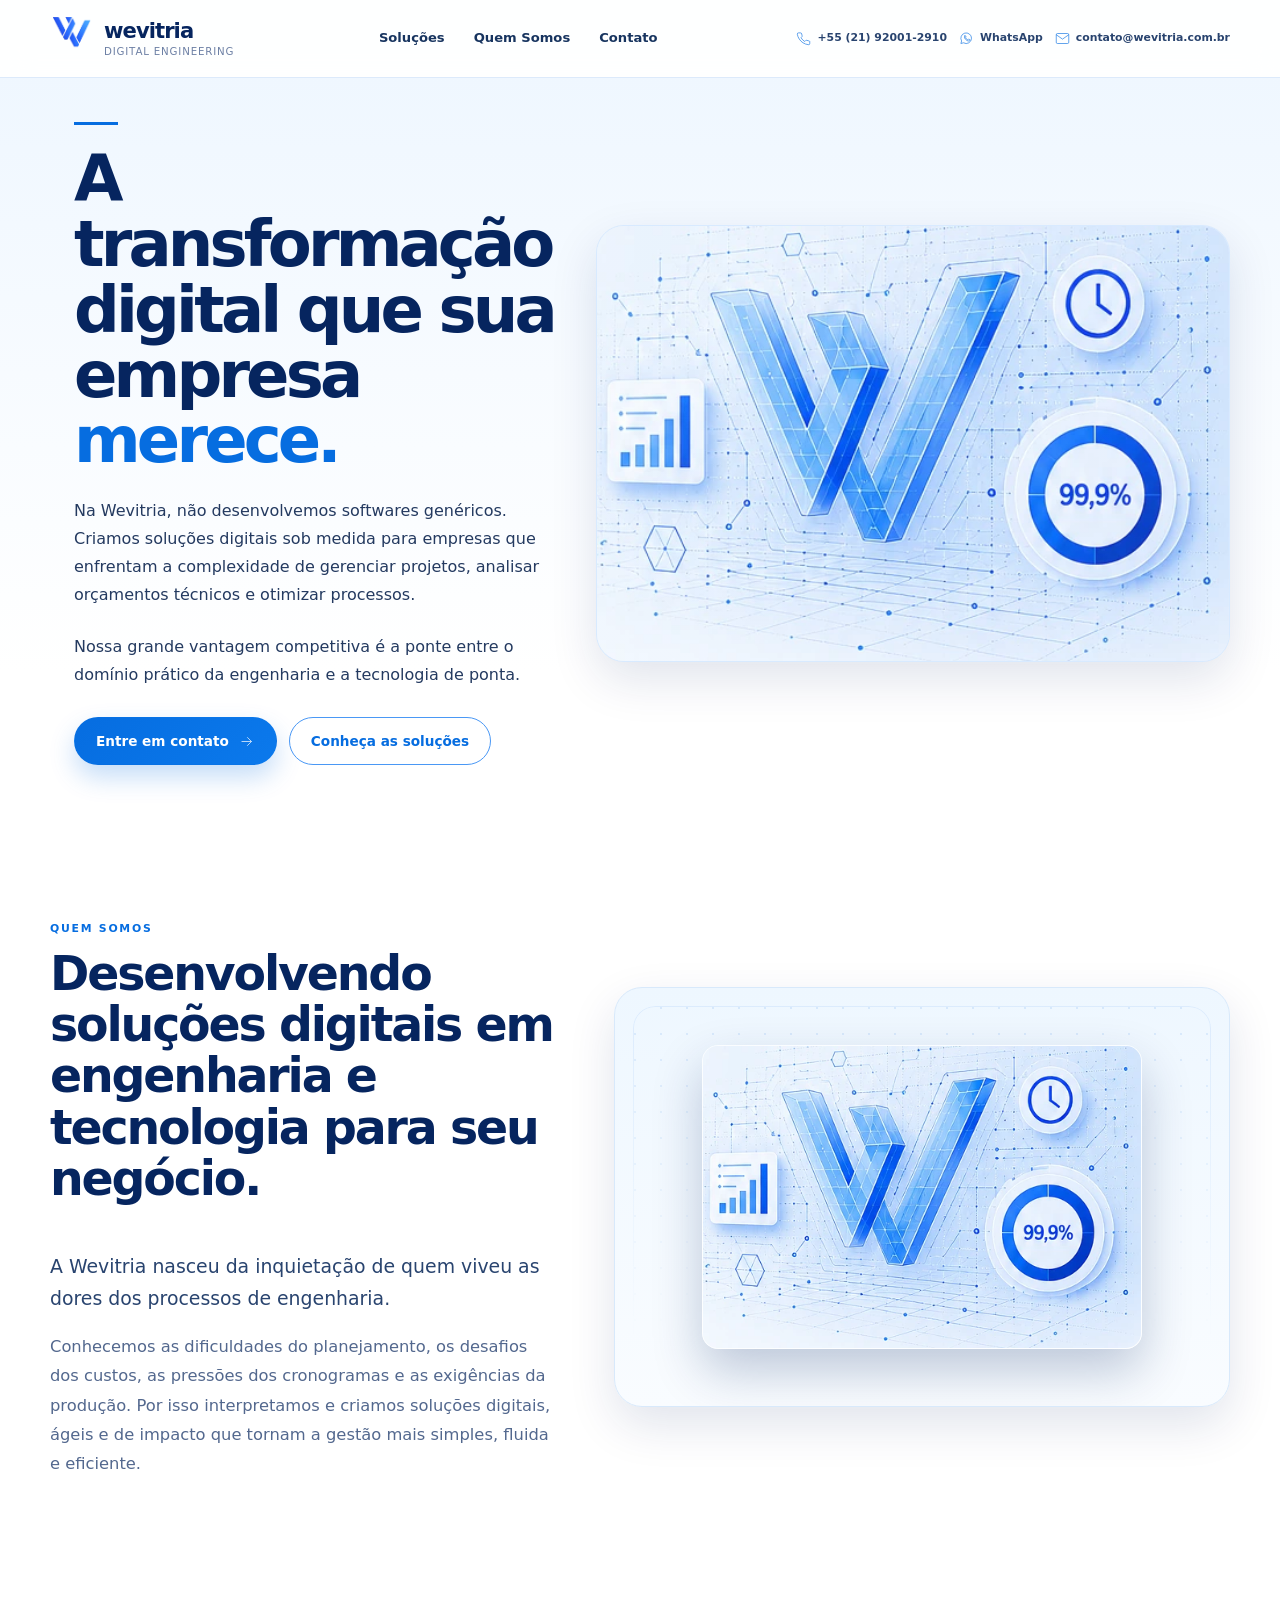
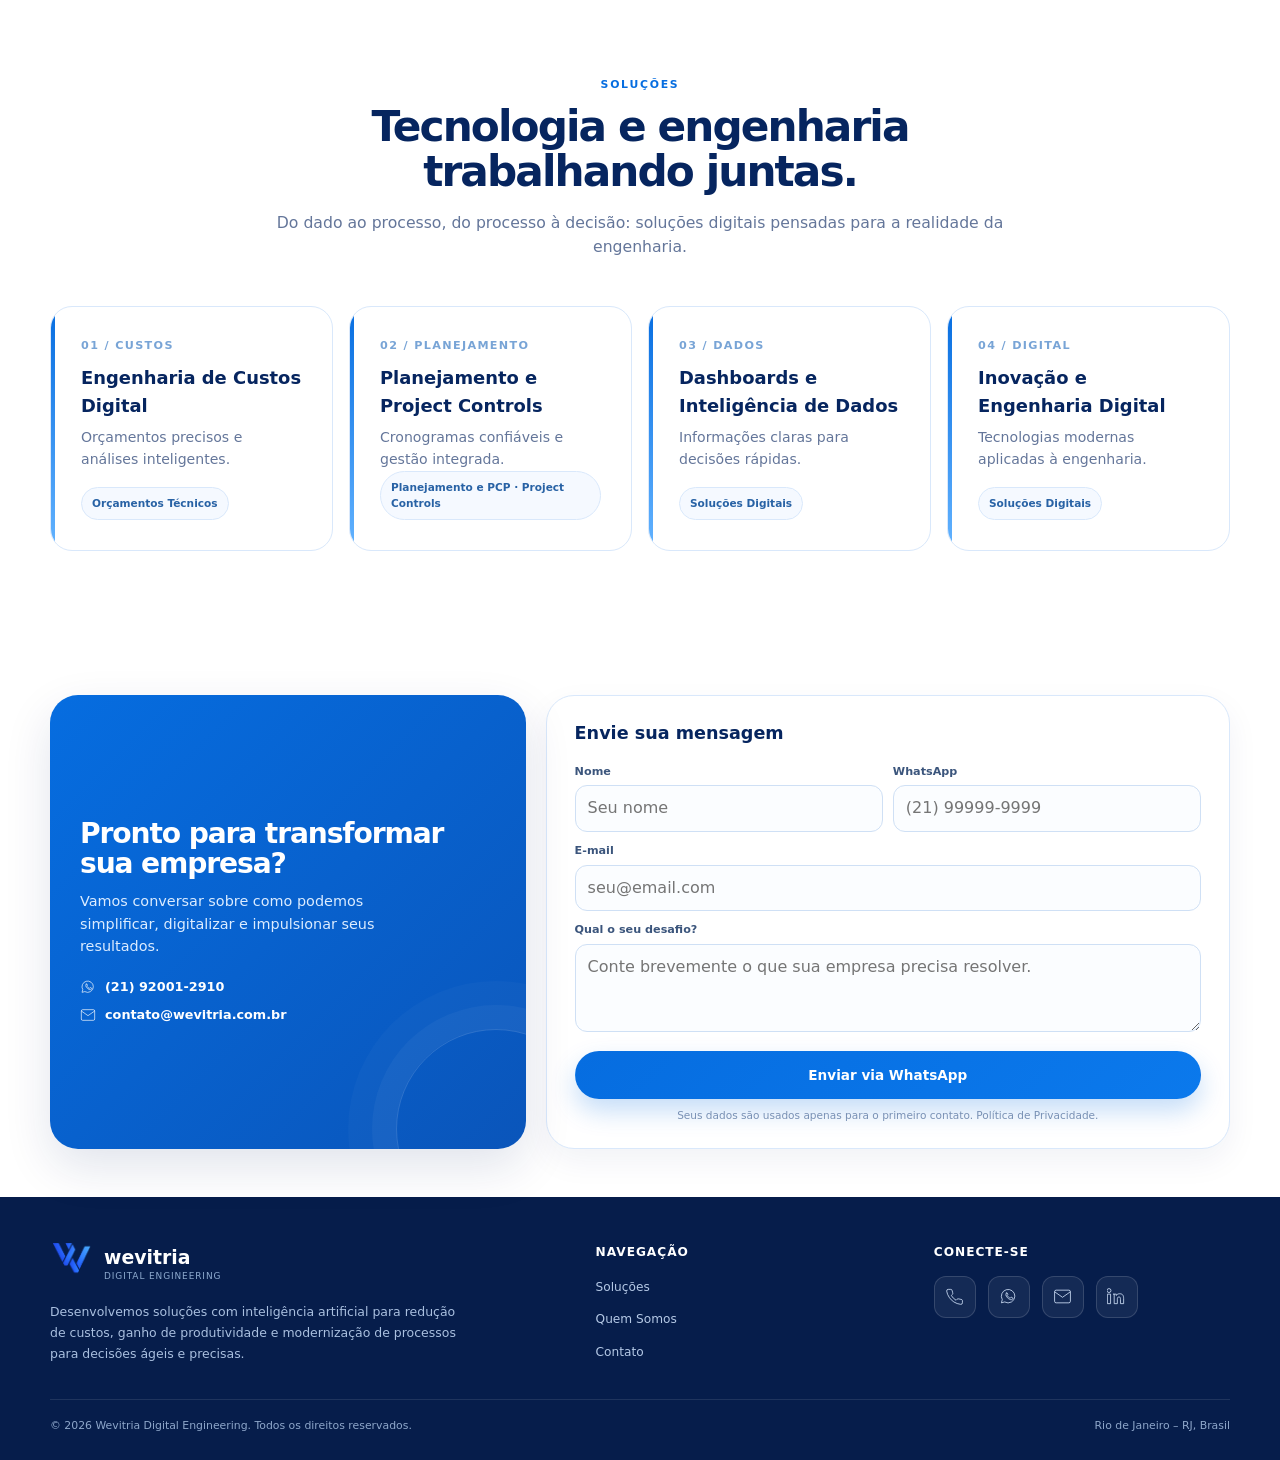
==== index.html @ afd5431d "Corrige caminhos de CSS, JS, imagens e favicons conforme a estrutura atual do repositório" ====
<!doctype html>
<html lang="pt-BR">
<head>
  <meta charset="UTF-8">
  <meta name="viewport" content="width=device-width, initial-scale=1.0">
  <meta name="theme-color" content="#066DE0">
  <meta name="description" content="Wevitria — soluções digitais para engenharia, dados e inteligência artificial aplicados ao negócio.">
  <meta property="og:title" content="Wevitria | Digital Engineering">
  <meta property="og:description" content="Engenharia, pessoas e tecnologia caminhando juntas.">
  <meta property="og:type" content="website">
  <title>wevitria | Digital Engineering</title>
  <link rel="stylesheet" href="assets/css/style.css">
  <link rel="canonical" href="https://wevitria.com.br/">
  <meta name="robots" content="index, follow">

  <link rel="icon" href="assets/images/favicon.ico" sizes="any">
  <link rel="icon" type="image/png" sizes="32x32" href="assets/images/favicon-32.png">
  <link rel="apple-touch-icon" href="assets/images/apple-touch-icon.png">

  <meta property="og:locale" content="pt_BR">
  <meta property="og:url" content="https://wevitria.com.br/">
  <meta property="og:image" content="https://wevitria.com.br/assets/images/hero.webp">
  <meta property="og:image:alt" content="Wevitria — Digital Engineering">
  <meta property="og:image:type" content="image/webp">
  <meta property="og:image:width" content="545">
  <meta property="og:image:height" content="375">

  <meta name="twitter:card" content="summary_large_image">
  <meta name="twitter:title" content="Wevitria | Digital Engineering">
  <meta name="twitter:description" content="Soluções digitais de engenharia e tecnologia para seu negócio.">
  <meta name="twitter:image" content="https://wevitria.com.br/assets/images/hero.webp">

  <script type="application/ld+json">
  {
    "@context": "https://schema.org",
    "@type": "Organization",
    "name": "Wevitria",
    "url": "https://wevitria.com.br/",
    "logo": "https://wevitria.com.br/assets/images/logo.webp",
    "email": "contato@wevitria.com.br",
    "telephone": "+55-21-92001-2910",
    "sameAs": ["https://www.linkedin.com/company/wevitria/"],
    "contactPoint": [{
      "@type": "ContactPoint",
      "telephone": "+55-21-92001-2910",
      "contactType": "customer service",
      "email": "contato@wevitria.com.br",
      "availableLanguage": ["pt-BR"]
    }]
  }
  </script>
</head>
<body>
  <a class="skip" href="#conteudo">Pular para o conteúdo</a>

  <header class="site-header" id="main-header">
    <div class="container header-inner">
      <a class="brand" href="#topo" aria-label="wevitria — início">
        <img src="assets/images/logo.webp" alt="Logo Wevitria" width="647" height="764" decoding="async">
        <span class="brand-copy"><strong>wevitria</strong><span>Digital Engineering</span></span>
      </a>

      <nav class="main-nav" id="main-nav" aria-label="Navegação principal">
        <ul>
          <li><a href="#solucoes">Soluções</a></li>
          <li><a href="#quem-somos">Quem Somos</a></li>
          <li><a href="#contato">Contato</a></li>
        </ul>
      </nav>

      <div class="header-contact" aria-label="Contatos">
        <a href="tel:+5521920012910" title="Telefone">
          <svg viewBox="0 0 24 24" fill="none" stroke="currentColor" aria-hidden="true" focusable="false"><path d="M22 16.92v3a2 2 0 0 1-2.18 2 19.8 19.8 0 0 1-8.63-3.07 19.5 19.5 0 0 1-6-6A19.8 19.8 0 0 1 2.12 5.2 2 2 0 0 1 4.11 3h3a2 2 0 0 1 2 1.72c.12.9.33 1.78.62 2.63a2 2 0 0 1-.45 2.11L8 10.73a16 16 0 0 0 6 6l1.27-1.27a2 2 0 0 1 2.11-.45c.85.29 1.73.5 2.63.62A2 2 0 0 1 22 16.92z"/></svg>
          +55 (21) 92001-2910
        </a>
        <a href="https://api.whatsapp.com/send?phone=5521920012910&text=Ol%C3%A1%2C%20gostaria%20de%20mais%20informa%C3%A7%C3%B5es" target="_blank" rel="noopener noreferrer" title="WhatsApp">
          <svg viewBox="0 0 24 24" fill="none" stroke="currentColor" aria-hidden="true" focusable="false"><path d="M20 11.5a8.5 8.5 0 0 1-12.8 7.37L3 20l1.18-4.07A8.5 8.5 0 1 1 20 11.5Z"/><path d="M8.7 7.8c.2-.45.42-.46.78-.46h.5c.18 0 .4.08.5.38l.65 1.55c.1.23.06.42-.08.6l-.45.55c-.12.15-.2.3-.08.52.2.38.7 1.13 1.45 1.82.87.8 1.6 1.05 1.95 1.2.22.1.35.08.48-.08l.7-.83c.14-.17.32-.2.55-.1l1.47.7c.24.12.4.18.46.3.06.12.06.67-.16 1.13-.22.46-1.04.88-1.44.94-.37.06-.85.09-1.38-.08-.32-.1-.73-.24-1.25-.48-2.2-.95-3.64-3.1-3.75-3.25-.1-.14-.9-1.2-.9-2.3 0-1.1.56-1.64.8-1.89Z"/></svg>
          WhatsApp
        </a>
        <a href="mailto:contato@wevitria.com.br" title="E-mail">
          <svg viewBox="0 0 24 24" fill="none" stroke="currentColor" aria-hidden="true" focusable="false"><path d="M4 4h16a2 2 0 0 1 2 2v12a2 2 0 0 1-2 2H4a2 2 0 0 1-2-2V6a2 2 0 0 1 2-2Z"/><path d="m22 6-10 7L2 6"/></svg>
          contato@wevitria.com.br
        </a>
      </div>

      <button class="menu-toggle" id="menu-toggle" type="button" aria-label="Abrir menu" aria-expanded="false" aria-controls="main-nav">
        <svg width="20" height="20" viewBox="0 0 24 24" fill="none" stroke="currentColor" stroke-width="2" aria-hidden="true" focusable="false"><path d="M4 6h16M4 12h16M4 18h16"/></svg>
      </button>
    </div>
  </header>

  <main id="conteudo">
    <section class="hero" id="topo">
      <div class="container hero-grid">
        <div class="hero-copy reveal">
          <h1>A transformação digital que sua empresa <span class="accent">merece.</span></h1>
          <p class="hero-lead">Na Wevitria, não desenvolvemos softwares genéricos. Criamos soluções digitais sob medida para empresas que enfrentam a complexidade de gerenciar projetos, analisar orçamentos técnicos e otimizar processos.</p>
          <p class="hero-lead">Nossa grande vantagem competitiva é a ponte entre o domínio prático da engenharia e a tecnologia de ponta.</p>
          <div class="hero-actions">
            <a class="btn btn-primary" href="#contato">Entre em contato
              <svg viewBox="0 0 24 24" fill="none" stroke="currentColor" aria-hidden="true" focusable="false"><path d="M5 12h14M13 6l6 6-6 6"/></svg>
            </a>
            <a class="btn btn-outline" href="#solucoes">Conheça as soluções</a>
          </div>
        </div>
        <div class="hero-visual reveal" aria-label="Visual tecnológico Wevitria">
          <img src="assets/images/hero.webp" alt="Visual tecnológico da Wevitria com a marca, dados e indicador 99,9%" loading="eager" width="1024" height="1024">
        </div>
      </div>
    </section>

    <section class="section" id="quem-somos">
      <div class="container about-grid">
        <div class="about-copy reveal">
          <div class="section-heading">
            <span class="eyebrow">Quem somos</span>
            <h2>Desenvolvendo soluções digitais em engenharia e tecnologia para seu negócio.</h2>
          </div>
          <p class="lead">A Wevitria nasceu da inquietação de quem viveu as dores dos processos de engenharia.</p>
          <p>Conhecemos as dificuldades do planejamento, os desafios dos custos, as pressões dos cronogramas e as exigências da produção. Por isso interpretamos e criamos soluções digitais, ágeis e de impacto que tornam a gestão mais simples, fluida e eficiente.</p>
        </div>

        <div class="about-visual reveal" aria-label="Wevitria aplicando engenharia e inteligência artificial">
          <div class="about-photo">
            <img src="assets/images/hero.webp" alt="Visual tecnológico da Wevitria" width="1024" height="1024" loading="lazy" decoding="async">
          </div>
        </div>
      </div>
    </section>

    <section class="section" id="solucoes">
      <div class="container">
        <div class="section-heading center reveal">
          <span class="eyebrow">Soluções</span>
          <h2>Tecnologia e engenharia trabalhando juntas.</h2>
          <p>Do dado ao processo, do processo à decisão: soluções digitais pensadas para a realidade da engenharia.</p>
        </div>
        <div class="solution-grid solution-grid-integrated">
          <article class="solution-card reveal">
            <span class="number">01 / CUSTOS</span>
            <h3>Engenharia de Custos Digital</h3>
            <p>Orçamentos precisos e análises inteligentes.</p>
            <span class="solution-service">Orçamentos Técnicos</span>
          </article>
          <article class="solution-card reveal">
            <span class="number">02 / PLANEJAMENTO</span>
            <h3>Planejamento e Project Controls</h3>
            <p>Cronogramas confiáveis e gestão integrada.</p>
            <span class="solution-service">Planejamento e PCP · Project Controls</span>
          </article>
          <article class="solution-card reveal">
            <span class="number">03 / DADOS</span>
            <h3>Dashboards e Inteligência de Dados</h3>
            <p>Informações claras para decisões rápidas.</p>
            <span class="solution-service">Soluções Digitais</span>
          </article>
          <article class="solution-card reveal">
            <span class="number">04 / DIGITAL</span>
            <h3>Inovação e Engenharia Digital</h3>
            <p>Tecnologias modernas aplicadas à engenharia.</p>
            <span class="solution-service">Soluções Digitais</span>
          </article>
        </div>
      </div>
    </section>

    <section class="section contact-section" id="contato">
      <div class="container contact-shell">
        <div class="contact-panel reveal">
          <h2>Pronto para transformar sua empresa?</h2>
          <p>Vamos conversar sobre como podemos simplificar, digitalizar e impulsionar seus resultados.</p>
          <div class="contact-links">
            <a href="https://api.whatsapp.com/send?phone=5521920012910&text=Ol%C3%A1%2C%20gostaria%20de%20mais%20informa%C3%A7%C3%B5es" target="_blank" rel="noopener noreferrer">
              <svg viewBox="0 0 24 24" fill="none" stroke="currentColor" aria-hidden="true" focusable="false"><path d="M20 11.5a8.5 8.5 0 0 1-12.8 7.37L3 20l1.18-4.07A8.5 8.5 0 1 1 20 11.5Z"/><path d="M8.7 7.8c.2-.45.42-.46.78-.46h.5c.18 0 .4.08.5.38l.65 1.55c.1.23.06.42-.08.6l-.45.55c-.12.15-.2.3-.08.52.2.38.7 1.13 1.45 1.82.87.8 1.6 1.05 1.95 1.2.22.1.35.08.48-.08l.7-.83c.14-.17.32-.2.55-.1l1.47.7c.24.12.4.18.46.3.06.12.06.67-.16 1.13-.22.46-1.04.88-1.44.94-.37.06-.85.09-1.38-.08-.32-.1-.73-.24-1.25-.48-2.2-.95-3.64-3.1-3.75-3.25-.1-.14-.9-1.2-.9-2.3 0-1.1.56-1.64.8-1.89Z"/></svg>
              (21) 92001-2910
            </a>
            <a href="mailto:contato@wevitria.com.br">
              <svg viewBox="0 0 24 24" fill="none" stroke="currentColor" aria-hidden="true" focusable="false"><path d="M4 4h16a2 2 0 0 1 2 2v12a2 2 0 0 1-2 2H4a2 2 0 0 1-2-2V6a2 2 0 0 1 2-2Z"/><path d="m22 6-10 7L2 6"/></svg>
              contato@wevitria.com.br
            </a>
          </div>
        </div>

        <div class="form-panel reveal">
          <h3>Envie sua mensagem</h3>
          <form id="lead-form">
            <div class="form-grid">
              <div class="field"><label for="nome">Nome</label><input id="nome" name="nome" type="text" placeholder="Seu nome" autocomplete="name" required></div>
              <div class="field"><label for="whatsapp">WhatsApp</label><input id="whatsapp" name="whatsapp" type="tel" placeholder="(21) 99999-9999" autocomplete="tel" required></div>
              <div class="field full"><label for="email">E-mail</label><input id="email" name="email" type="email" placeholder="seu@email.com" autocomplete="email" required></div>
              <div class="field full"><label for="desafio">Qual o seu desafio?</label><textarea id="desafio" name="desafio" placeholder="Conte brevemente o que sua empresa precisa resolver." required></textarea></div>
            </div>
            <button class="btn btn-primary form-submit" type="submit">Enviar via WhatsApp</button>
            <p class="form-note">Seus dados são usados apenas para o primeiro contato. <a href="privacidade.html">Política de Privacidade</a>.</p>
            <noscript><p class="form-fallback">O envio automático depende do JavaScript. <a href="https://api.whatsapp.com/send?phone=5521920012910&text=Ol%C3%A1%2C%20gostaria%20de%20mais%20informa%C3%A7%C3%B5es" target="_blank" rel="noopener noreferrer">Abrir WhatsApp</a></p></noscript>
          </form>
        </div>
      </div>
    </section>
  </main>

  <footer class="site-footer">
    <div class="container">
      <div class="footer-grid">
        <div>
          <a class="footer-brand" href="#topo">
            <img src="assets/images/logo.webp" alt="Logo Wevitria" width="647" height="764" decoding="async">
            <span class="footer-brand-copy"><strong>wevitria</strong><small>Digital Engineering</small></span>
          </a>
          <p class="footer-copy">Desenvolvemos soluções com inteligência artificial para redução de custos, ganho de produtividade e modernização de processos para decisões ágeis e precisas.</p>
        </div>
        <div class="footer-col">
          <h4>Navegação</h4>
          <ul>
            <li><a href="#solucoes">Soluções</a></li>
            <li><a href="#quem-somos">Quem Somos</a></li>
            <li><a href="#contato">Contato</a></li>
          </ul>
        </div>
        <div class="footer-col footer-contact-icons">
          <h4>Conecte-se</h4>
          <div class="footer-icons">
            <a href="tel:+5521920012910" aria-label="Telefone" title="Telefone"><svg viewBox="0 0 24 24" fill="none" stroke="currentColor" aria-hidden="true" focusable="false"><path d="M22 16.92v3a2 2 0 0 1-2.18 2 19.8 19.8 0 0 1-8.63-3.07 19.5 19.5 0 0 1-6-6A19.8 19.8 0 0 1 2.12 5.2 2 2 0 0 1 4.11 3h3a2 2 0 0 1 2 1.72c.12.9.33 1.78.62 2.63a2 2 0 0 1-.45 2.11L8 10.73a16 16 0 0 0 6 6l1.27-1.27a2 2 0 0 1 2.11-.45c.85.29 1.73.5 2.63.62A2 2 0 0 1 22 16.92z"/></svg></a>
            <a href="https://api.whatsapp.com/send?phone=5521920012910&text=Ol%C3%A1%2C%20gostaria%20de%20mais%20informa%C3%A7%C3%B5es" target="_blank" rel="noopener noreferrer" aria-label="WhatsApp" title="WhatsApp"><svg viewBox="0 0 24 24" fill="none" stroke="currentColor" aria-hidden="true" focusable="false"><path d="M20 11.5a8.5 8.5 0 0 1-12.8 7.37L3 20l1.18-4.07A8.5 8.5 0 1 1 20 11.5Z"/><path d="M8.7 7.8c.2-.45.42-.46.78-.46h.5c.18 0 .4.08.5.38l.65 1.55c.1.23.06.42-.08.6l-.45.55c-.12.15-.2.3-.08.52.2.38.7 1.13 1.45 1.82.87.8 1.6 1.05 1.95 1.2.22.1.35.08.48-.08l.7-.83c.14-.17.32-.2.55-.1l1.47.7c.24.12.4.18.46.3.06.12.06.67-.16 1.13-.22.46-1.04.88-1.44.94-.37.06-.85.09-1.38-.08-.32-.1-.73-.24-1.25-.48-2.2-.95-3.64-3.1-3.75-3.25-.1-.14-.9-1.2-.9-2.3 0-1.1.56-1.64.8-1.89Z"/></svg></a>
            <a href="mailto:contato@wevitria.com.br" aria-label="E-mail" title="E-mail"><svg viewBox="0 0 24 24" fill="none" stroke="currentColor" aria-hidden="true" focusable="false"><path d="M4 4h16a2 2 0 0 1 2 2v12a2 2 0 0 1-2 2H4a2 2 0 0 1-2-2V6a2 2 0 0 1 2-2Z"/><path d="m22 6-10 7L2 6"/></svg></a>
            <a href="https://www.linkedin.com/company/wevitria/?viewAsMember=true" target="_blank" rel="noopener noreferrer" aria-label="LinkedIn" title="LinkedIn"><svg viewBox="0 0 24 24" fill="none" stroke="currentColor" aria-hidden="true" focusable="false"><path d="M5 4.5A2.5 2.5 0 1 1 0 4.5a2.5 2.5 0 0 1 5 0ZM.5 9h4V21h-4zM8 9h3.8v1.64h.05C12.38 9.7 13.75 8.5 16 8.5c4.2 0 5 2.75 5 6.32V21h-4v-5.48c0-1.31-.03-3-1.82-3-1.82 0-2.1 1.42-2.1 2.9V21H9.08V9Z"/></svg></a>
          </div>
        </div>
      </div>
      <div class="footer-bottom"><span>© 2026 Wevitria Digital Engineering. Todos os direitos reservados.</span><span>Rio de Janeiro – RJ, Brasil</span></div>
    </div>
  </footer>

  <script src="assets/js/app.js" defer></script>
</body>
</html>
---- assets/css/style.css ----
/* ============================================================
   Wevitria — style.css
   Paleta, reset, componentes reutilizáveis, seções.
   ============================================================ */

:root {
  --navy:    #06255f;
  --navy-2:  #0b347b;
  --blue:    #066de0;
  --blue-2:  #147ff0;
  --cyan:    #63b3ff;
  --ink:     #10285b;
  --muted:   #64769a;
  --line:    #d9e8fb;
  --soft:    #f5f9ff;
  --white:   #fff;
  --green:   #25d366;
  --shadow:  0 18px 48px rgba(6,37,95,.12);
  --radius:  24px;
  --max:     1180px;
}

/* ── Reset ─────────────────────────────────────────────────── */
*, *::before, *::after { box-sizing: border-box; margin: 0; padding: 0; }
html { scroll-behavior: smooth; scroll-padding-top: 88px; }
body {
  font-family: Inter, ui-sans-serif, system-ui, -apple-system,
               BlinkMacSystemFont, "Segoe UI", Arial, sans-serif;
  color: var(--ink);
  background: #fff;
  line-height: 1.55;
  overflow-x: hidden;
}
a { color: inherit; text-decoration: none; }
button, input, textarea { font: inherit; }
button { cursor: pointer; }

/* ── Layout helpers ─────────────────────────────────────────── */
.container { width: min(var(--max), calc(100% - 40px)); margin-inline: auto; }
.skip { position: absolute; left: -9999px; top: 8px; background: #fff; padding: 10px 14px; border-radius: 8px; z-index: 9999; }
.skip:focus { left: 12px; }
.section { padding: 96px 0; }
.section.soft { background: var(--soft); }
.section-heading { max-width: 760px; margin-bottom: 46px; }
.section-heading.center { text-align: center; margin-inline: auto; }
.eyebrow { display: inline-block; margin-bottom: 10px; font-size: .68rem; font-weight: 850; letter-spacing: .16em; text-transform: uppercase; color: var(--blue); }
.section-heading h2 { font-size: clamp(2rem,3.3vw,3.1rem); line-height: 1.08; letter-spacing: -.045em; color: var(--navy); }
.section-heading p { margin-top: 16px; color: var(--muted); font-size: .98rem; }

/* ── Header ─────────────────────────────────────────────────── */
.site-header {
  position: fixed; top: 0; left: 0; right: 0; z-index: 1000;
  height: 78px;
  background: rgba(255,255,255,.94);
  backdrop-filter: blur(14px);
  border-bottom: 1px solid rgba(217,232,251,.9);
  transition: box-shadow .25s ease;
}
.site-header.scrolled { box-shadow: 0 10px 30px rgba(6,37,95,.10); }
.header-inner { height: 100%; display: grid; grid-template-columns: auto 1fr auto; align-items: center; gap: 24px; }
.brand { display: flex; align-items: center; gap: 10px; min-width: 190px; }
.brand img { width: 44px; height: 44px; object-fit: contain; }
.brand-copy { display: flex; flex-direction: column; line-height: 1; }
.brand-copy strong { font-size: 1.32rem; letter-spacing: -.045em; color: var(--navy); }
.brand-copy span { margin-top: 5px; font-size: .64rem; letter-spacing: .08em; color: #6d80a5; text-transform: uppercase; }
.main-nav ul { display: flex; justify-content: center; gap: 3px; list-style: none; }
.main-nav a { display: block; padding: 9px 13px; border-radius: 9px; font-size: .82rem; font-weight: 700; color: #17345f; transition: .2s; }
.main-nav a:hover { background: #f2f7ff; color: var(--blue); }
.header-contact { display: flex; align-items: center; gap: 12px; justify-content: flex-end; }
.header-contact a { display: inline-flex; align-items: center; gap: 6px; font-size: .68rem; font-weight: 700; color: #29446f; white-space: nowrap; }
.header-contact a:hover { color: var(--blue); }
.header-contact svg { width: 15px; height: 15px; color: var(--blue); flex: 0 0 auto; }
.menu-toggle { display: none; width: 42px; height: 42px; border: 1px solid var(--line); border-radius: 10px; background: #fff; color: var(--navy); }

/* ── Buttons ─────────────────────────────────────────────────── */
.btn {
  display: inline-flex; align-items: center; justify-content: center;
  gap: 9px; min-height: 48px; padding: 0 21px;
  border-radius: 999px; border: 1px solid transparent;
  font-size: .85rem; font-weight: 800;
  transition: transform .2s, box-shadow .2s, background .2s;
}
.btn svg { width: 17px; height: 17px; }
.btn-primary { color: #fff; background: linear-gradient(135deg,var(--blue),#0b79ec); box-shadow: 0 12px 26px rgba(6,109,224,.23); }
.btn-primary:hover { transform: translateY(-2px); box-shadow: 0 16px 32px rgba(6,109,224,.28); }
.btn-outline { color: var(--blue); background: #fff; border-color: #4a98f5; }
.btn-outline:hover { transform: translateY(-2px); background: #f5faff; }

/* ── Hero ─────────────────────────────────────────────────────── */
.hero { padding: 122px 0 54px; background: linear-gradient(180deg,#edf6ff 0%,#fff 82%); }
.hero-grid { display: grid; grid-template-columns: .9fr 1.1fr; align-items: center; gap: 28px; min-height: 500px; }
.hero-copy { padding-left: 24px; position: relative; z-index: 1; }
.hero-copy::before { content: ""; display: block; width: 44px; height: 3px; background: var(--blue); margin-bottom: 22px; }
.hero h1 { font-size: clamp(3rem,5vw,5.15rem); line-height: 1.02; letter-spacing: -.06em; color: var(--navy); max-width: 590px; }
.hero h1 .accent { color: var(--blue); }
.hero-lead { margin-top: 24px; max-width: 540px; font-size: 1rem; line-height: 1.75; color: #243a60; }
.hero-actions { display: flex; gap: 12px; flex-wrap: wrap; margin-top: 28px; }
.hero-visual { position: relative; min-height: 410px; border-radius: 28px; overflow: hidden; background: #eaf4ff; box-shadow: var(--shadow); border: 1px solid #d8eaff; }
.hero-visual img { width: 100%; height: 100%; min-height: 410px; object-fit: cover; display: block; }
.hero-visual::after { content: ""; position: absolute; inset: 0; background: linear-gradient(90deg,rgba(237,246,255,.12),transparent 40%,rgba(255,255,255,.05)); pointer-events: none; }

/* ── Quem Somos ──────────────────────────────────────────────── */
.about-grid { display: grid; grid-template-columns: .9fr 1.1fr; align-items: center; gap: 60px; }
.about-copy p { margin-top: 18px; color: #53688e; max-width: 560px; }
.about-copy .lead { font-size: 1.05rem; color: #29446f; }
.about-copy .section-heading h2 { font-size: clamp(2.2rem,3.7vw,3.45rem); line-height: 1.08; }
.about-copy .lead { font-size: 1.18rem; line-height: 1.7; color: #29446f; }
.about-copy p:not(.lead) { font-size: 1.02rem; line-height: 1.8; }
.about-visual {
  position: relative; min-height: 420px;
  border-radius: 28px;
  background: linear-gradient(180deg,#eef7ff,#f9fcff);
  border: 1px solid #d8e9fb;
  box-shadow: var(--shadow);
  display: flex; align-items: center; justify-content: center;
  overflow: hidden;
}
.about-visual::before {
  content: ""; position: absolute; top: 18px; left: 18px; right: 18px; bottom: 18px;
  border: 1px solid rgba(6,109,224,.08); border-radius: 22px;
  background-image: radial-gradient(circle at 1px 1px, rgba(6,109,224,.10) 1px, transparent 0);
  background-size: 26px 26px;
  mask-image: linear-gradient(to bottom, black, transparent 88%);
}
.about-photo { position: relative; z-index: 2; width: 82%; max-width: 440px; border-radius: 16px; overflow: hidden; box-shadow: 0 22px 50px rgba(6,37,95,.24); border: 1px solid rgba(255,255,255,.7); }
.about-photo img { display: block; width: 100%; height: auto; }

/* ── Soluções ────────────────────────────────────────────────── */
.solution-grid { display: grid; grid-template-columns: repeat(2,1fr); gap: 18px; }
.solution-grid-integrated { grid-template-columns: repeat(4,1fr); gap: 16px; }
.solution-card {
  position: relative; padding: 30px;
  border: 1px solid var(--line); border-radius: 22px;
  background: #fff; overflow: hidden;
  min-height: 185px; display: flex; flex-direction: column;
}
.solution-card::before { content: ""; position: absolute; left: 0; top: 0; bottom: 0; width: 4px; background: linear-gradient(180deg,var(--blue),var(--cyan)); }
.solution-card .number { font-size: .7rem; font-weight: 900; letter-spacing: .12em; color: #78a4d6; }
.solution-card h3 { margin-top: 10px; font-size: 1.12rem; color: var(--navy); }
.solution-card p { margin-top: 8px; color: var(--muted); font-size: .88rem; max-width: 500px; }
.solution-service {
  display: inline-flex; align-self: flex-start; margin-top: auto;
  padding: 7px 10px; border: 1px solid #d9e8fb; border-radius: 999px;
  background: #f5f9ff; color: #2862a5; font-size: .66rem; font-weight: 800;
}

/* ── Contato (50% mais compacto) ────────────────────────────── */
.contact-section { padding-top: 48px; padding-bottom: 48px; }
.contact-shell { display: grid; grid-template-columns: .82fr 1.18fr; gap: 20px; align-items: stretch; }
.contact-panel {
  padding: 28px 30px;
  border-radius: 28px;
  background: linear-gradient(135deg,#066de0,#0a55ba);
  color: #fff; box-shadow: var(--shadow);
  position: relative; overflow: hidden;
  display: flex; flex-direction: column; justify-content: center; gap: 0;
}
.contact-panel::after {
  content: ""; position: absolute; width: 200px; height: 200px; border-radius: 50%;
  right: -70px; bottom: -80px;
  border: 1px solid rgba(255,255,255,.15);
  box-shadow: 0 0 0 24px rgba(255,255,255,.04), 0 0 0 48px rgba(255,255,255,.025);
}
.contact-panel h2 { font-size: clamp(1.5rem,2.2vw,2rem); line-height: 1.1; letter-spacing: -.04em; position: relative; z-index: 1; }
.contact-panel p { margin-top: 10px; max-width: 360px; color: #dcecff; font-size: .9rem; position: relative; z-index: 1; }
.contact-links { display: grid; gap: 8px; margin-top: 20px; position: relative; z-index: 1; }
.contact-links a { display: flex; align-items: center; gap: 9px; font-size: .8rem; font-weight: 700; color: #fff; }
.contact-links svg { width: 16px; height: 16px; flex: 0 0 auto; }
.form-panel { padding: 24px 28px; border: 1px solid var(--line); border-radius: 28px; background: #fff; box-shadow: 0 12px 32px rgba(6,37,95,.06); }
.form-panel h3 { font-size: 1.1rem; color: var(--navy); }
.form-grid { display: grid; grid-template-columns: 1fr 1fr; gap: 10px; margin-top: 16px; }
.field.full { grid-column: 1 / -1; }
.field label { display: block; margin-bottom: 5px; font-size: .7rem; font-weight: 800; color: #3b557c; }
.field input, .field textarea { width: 100%; border: 1px solid #cfe0f5; border-radius: 12px; padding: 10px 12px; outline: none; color: var(--ink); background: #fbfdff; transition: border-color .2s, box-shadow .2s; }
.field input:focus, .field textarea:focus { border-color: #62a7f5; box-shadow: 0 0 0 4px rgba(6,109,224,.08); }
.field textarea { min-height: 88px; resize: vertical; }
.form-submit { margin-top: 12px; width: 100%; }
.form-note { margin-top: 8px; font-size: .66rem; color: #7890b4; text-align: center; }

/* ── Footer ──────────────────────────────────────────────────── */
.site-footer { padding: 46px 0 26px; background: #061d4b; color: #cfe0fa; }
.footer-grid { display: grid; grid-template-columns: 1.7fr 1fr 1fr; gap: 42px; }
.footer-brand { display: flex; align-items: center; gap: 10px; color: #fff; }
.footer-brand img { width: 44px; height: 44px; object-fit: contain; }
.footer-brand-copy { display: flex; flex-direction: column; line-height: 1.05; }
.footer-brand-copy strong { font-size: 1.18rem; }
.footer-brand-copy small { margin-top: 4px; font-size: .56rem; letter-spacing: .1em; text-transform: uppercase; color: #8eabcf; }
.footer-copy { margin-top: 14px; max-width: 420px; font-size: .78rem; line-height: 1.7; color: #a9bfdf; }
.footer-col h4 { font-size: .76rem; letter-spacing: .08em; text-transform: uppercase; color: #fff; }
.footer-col ul { list-style: none; display: grid; gap: 8px; margin-top: 12px; }
.footer-col a { font-size: .76rem; color: #b5c9e6; }
.footer-col a:hover { color: #fff; }
.footer-contact-icons .footer-icons { display: flex; align-items: center; gap: 12px; margin-top: 14px; }
.footer-icons a { width: 42px; height: 42px; display: grid; place-items: center; border: 1px solid rgba(255,255,255,.14); border-radius: 12px; background: rgba(255,255,255,.06); color: #d8e9ff; transition: .2s; }
.footer-icons a:hover { color: #fff; background: rgba(255,255,255,.12); transform: translateY(-2px); }
.footer-icons svg { width: 19px; height: 19px; }
.footer-bottom { display: flex; justify-content: space-between; gap: 16px; margin-top: 34px; padding-top: 18px; border-top: 1px solid rgba(255,255,255,.10); font-size: .68rem; color: #8ea7ca; }

/* ── Reveal animation (progressive enhancement) ──────────────── */
.reveal { opacity: 1; transform: none; }
.reveal.pending { opacity: 0; transform: translateY(16px); transition: opacity .65s ease, transform .65s ease; }
.reveal.pending.visible { opacity: 1; transform: none; }

/* ── Responsive ──────────────────────────────────────────────── */
@media (max-width: 1000px) {
  .solution-grid-integrated { grid-template-columns: 1fr 1fr; }
  .menu-toggle { display: grid; place-items: center; }
  .header-contact { display: none; }
  .main-nav {
    position: fixed; top: 78px; left: 0; right: 0; bottom: 0;
    background: rgba(255,255,255,.98); backdrop-filter: blur(12px);
    transform: translateX(100%); transition: transform .3s ease;
    overflow-y: auto; padding: 24px 0;
  }
  .main-nav.open { transform: translateX(0); }
  .main-nav ul { flex-direction: column; gap: 2px; padding: 0 20px; }
  .main-nav a { padding: 14px 10px; border-bottom: 1px solid var(--line); border-radius: 0; font-size: 1rem; }
  .hero-grid, .about-grid, .contact-shell { grid-template-columns: 1fr; }
  .hero-copy { padding-left: 0; }
  .hero-visual { min-height: 360px; }
  .hero-visual img { min-height: 360px; }
}
@media (max-width: 700px) {
  .container { width: min(var(--max), calc(100% - 28px)); }
  .brand-copy span { display: none; }
  .hero { padding-top: 104px; }
  .hero h1 { font-size: clamp(2.65rem,13vw,4rem); }
  .hero-visual, .hero-visual img { min-height: 270px; }
  .section { padding: 72px 0; }
  .solution-grid-integrated { grid-template-columns: 1fr; }
  .about-visual { min-height: 340px; }
  .about-photo { width: 88%; }
  .about-copy .section-heading h2 { font-size: 2.15rem; }
  .about-copy .lead { font-size: 1.08rem; }
  .about-copy p:not(.lead) { font-size: .98rem; }
  .contact-section { padding-top: 32px; padding-bottom: 32px; }
  .contact-panel, .form-panel { padding: 22px; }
  .form-grid { grid-template-columns: 1fr; }
  .field.full { grid-column: auto; }
  .footer-grid { grid-template-columns: 1fr; gap: 28px; }
  .footer-bottom { flex-direction: column; }
  .footer-contact-icons .footer-icons { gap: 9px; }
}
@media (prefers-reduced-motion: reduce) {
  html { scroll-behavior: auto; }
  .reveal { opacity: 1; transform: none; transition: none; }
  .btn, .card { transition: none; }
}
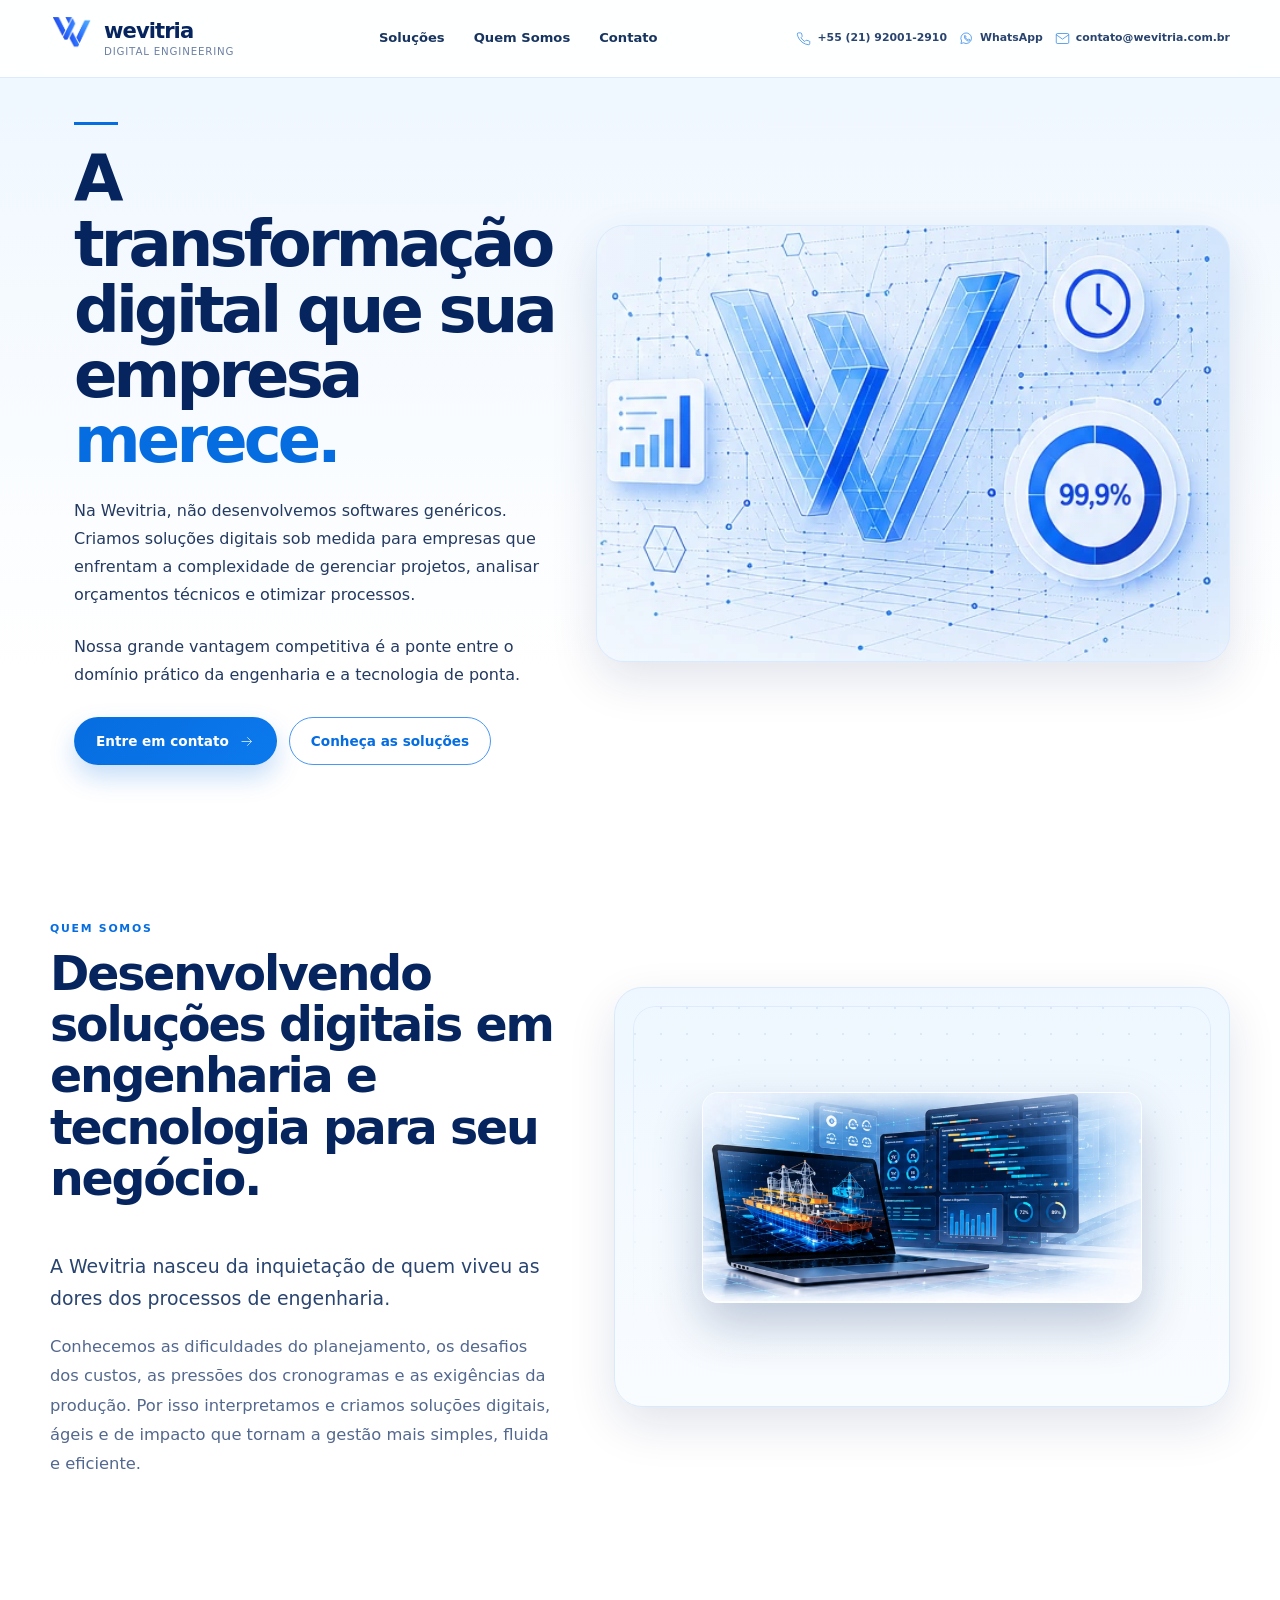
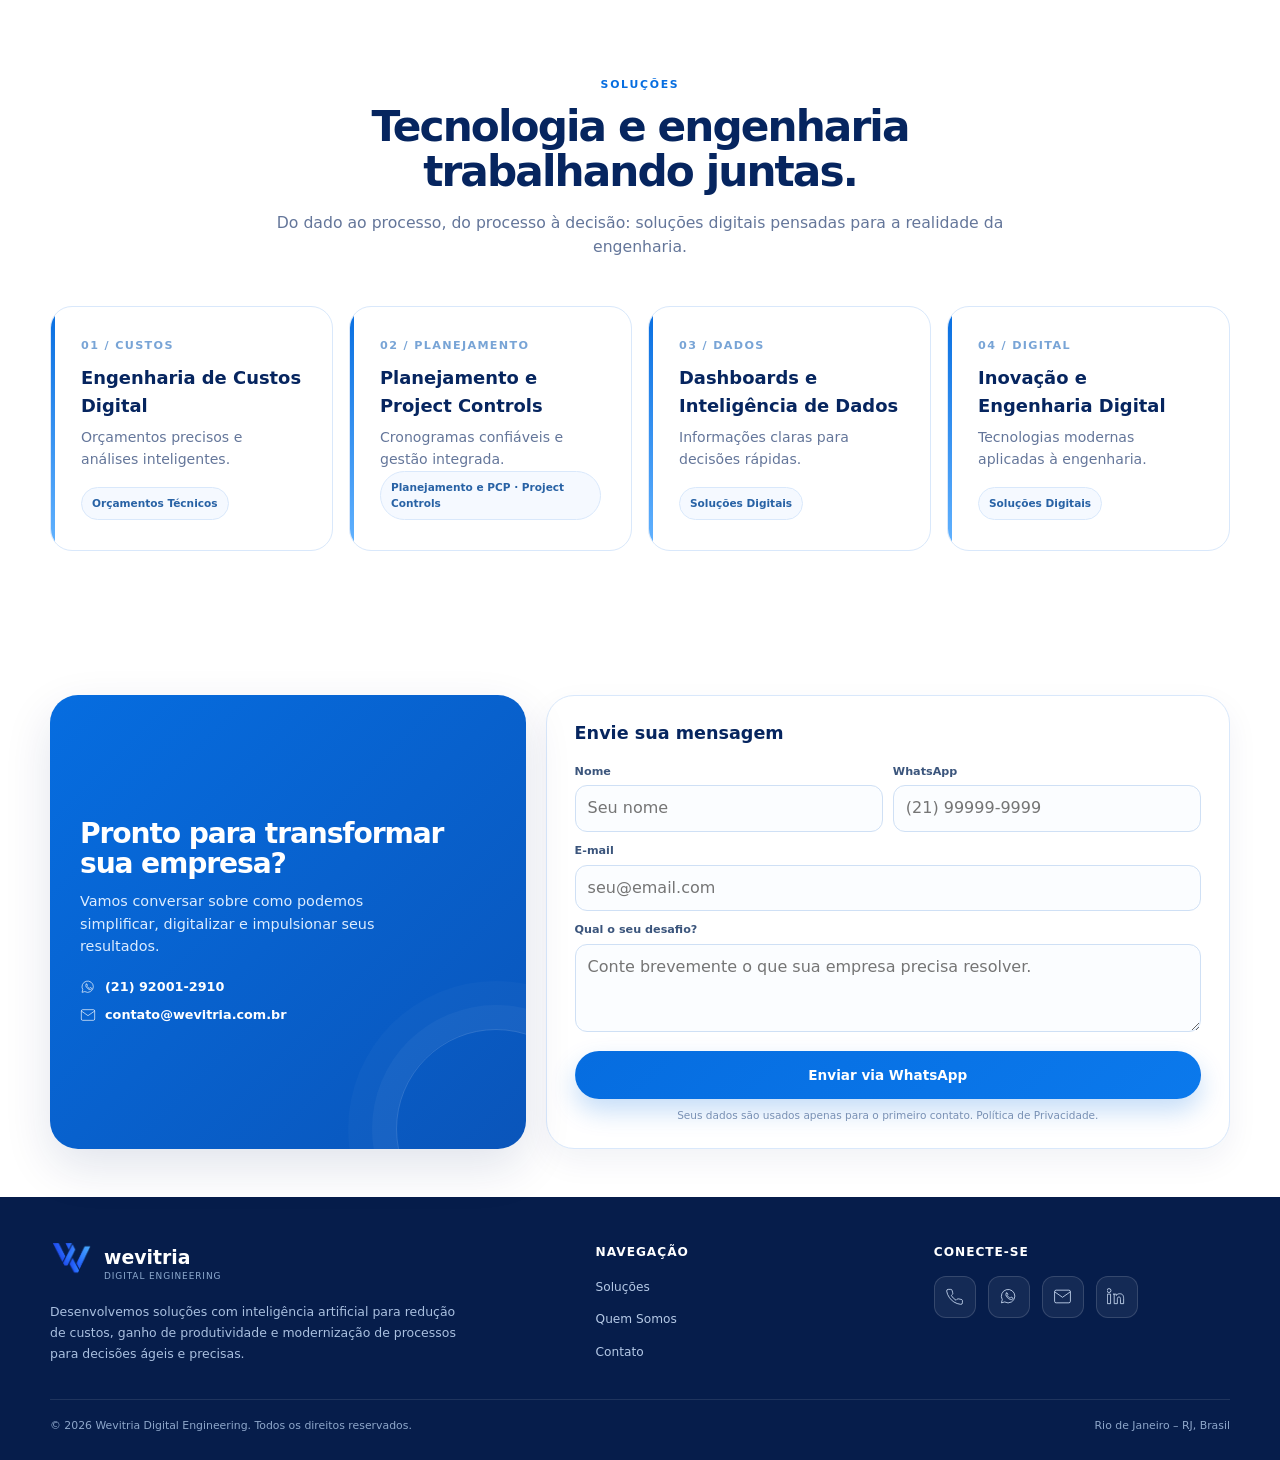
==== commit 9ec64290: "fix: use dedicated Quem Somos image" ====
--- a/index.html
+++ b/index.html
@@ -12,11 +12,9 @@
   <link rel="stylesheet" href="assets/css/style.css">
   <link rel="canonical" href="https://wevitria.com.br/">
   <meta name="robots" content="index, follow">
-
   <link rel="icon" href="assets/images/favicon.ico" sizes="any">
   <link rel="icon" type="image/png" sizes="32x32" href="assets/images/favicon-32.png">
   <link rel="apple-touch-icon" href="assets/images/apple-touch-icon.png">
-
   <meta property="og:locale" content="pt_BR">
   <meta property="og:url" content="https://wevitria.com.br/">
   <meta property="og:image" content="https://wevitria.com.br/assets/images/hero.webp">
@@ -24,12 +22,10 @@
   <meta property="og:image:type" content="image/webp">
   <meta property="og:image:width" content="545">
   <meta property="og:image:height" content="375">
-
   <meta name="twitter:card" content="summary_large_image">
   <meta name="twitter:title" content="Wevitria | Digital Engineering">
   <meta name="twitter:description" content="Soluções digitais de engenharia e tecnologia para seu negócio.">
   <meta name="twitter:image" content="https://wevitria.com.br/assets/images/hero.webp">
-
   <script type="application/ld+json">
   {
     "@context": "https://schema.org",
@@ -52,14 +48,12 @@
 </head>
 <body>
   <a class="skip" href="#conteudo">Pular para o conteúdo</a>
-
   <header class="site-header" id="main-header">
     <div class="container header-inner">
       <a class="brand" href="#topo" aria-label="wevitria — início">
         <img src="assets/images/logo.webp" alt="Logo Wevitria" width="647" height="764" decoding="async">
         <span class="brand-copy"><strong>wevitria</strong><span>Digital Engineering</span></span>
       </a>
-
       <nav class="main-nav" id="main-nav" aria-label="Navegação principal">
         <ul>
           <li><a href="#solucoes">Soluções</a></li>
@@ -67,28 +61,14 @@
           <li><a href="#contato">Contato</a></li>
         </ul>
       </nav>
-
       <div class="header-contact" aria-label="Contatos">
-        <a href="tel:+5521920012910" title="Telefone">
-          <svg viewBox="0 0 24 24" fill="none" stroke="currentColor" aria-hidden="true" focusable="false"><path d="M22 16.92v3a2 2 0 0 1-2.18 2 19.8 19.8 0 0 1-8.63-3.07 19.5 19.5 0 0 1-6-6A19.8 19.8 0 0 1 2.12 5.2 2 2 0 0 1 4.11 3h3a2 2 0 0 1 2 1.72c.12.9.33 1.78.62 2.63a2 2 0 0 1-.45 2.11L8 10.73a16 16 0 0 0 6 6l1.27-1.27a2 2 0 0 1 2.11-.45c.85.29 1.73.5 2.63.62A2 2 0 0 1 22 16.92z"/></svg>
-          +55 (21) 92001-2910
-        </a>
-        <a href="https://api.whatsapp.com/send?phone=5521920012910&text=Ol%C3%A1%2C%20gostaria%20de%20mais%20informa%C3%A7%C3%B5es" target="_blank" rel="noopener noreferrer" title="WhatsApp">
-          <svg viewBox="0 0 24 24" fill="none" stroke="currentColor" aria-hidden="true" focusable="false"><path d="M20 11.5a8.5 8.5 0 0 1-12.8 7.37L3 20l1.18-4.07A8.5 8.5 0 1 1 20 11.5Z"/><path d="M8.7 7.8c.2-.45.42-.46.78-.46h.5c.18 0 .4.08.5.38l.65 1.55c.1.23.06.42-.08.6l-.45.55c-.12.15-.2.3-.08.52.2.38.7 1.13 1.45 1.82.87.8 1.6 1.05 1.95 1.2.22.1.35.08.48-.08l.7-.83c.14-.17.32-.2.55-.1l1.47.7c.24.12.4.18.46.3.06.12.06.67-.16 1.13-.22.46-1.04.88-1.44.94-.37.06-.85.09-1.38-.08-.32-.1-.73-.24-1.25-.48-2.2-.95-3.64-3.1-3.75-3.25-.1-.14-.9-1.2-.9-2.3 0-1.1.56-1.64.8-1.89Z"/></svg>
-          WhatsApp
-        </a>
-        <a href="mailto:contato@wevitria.com.br" title="E-mail">
-          <svg viewBox="0 0 24 24" fill="none" stroke="currentColor" aria-hidden="true" focusable="false"><path d="M4 4h16a2 2 0 0 1 2 2v12a2 2 0 0 1-2 2H4a2 2 0 0 1-2-2V6a2 2 0 0 1 2-2Z"/><path d="m22 6-10 7L2 6"/></svg>
-          contato@wevitria.com.br
-        </a>
+        <a href="tel:+5521920012910" title="Telefone"><svg viewBox="0 0 24 24" fill="none" stroke="currentColor" aria-hidden="true" focusable="false"><path d="M22 16.92v3a2 2 0 0 1-2.18 2 19.8 19.8 0 0 1-8.63-3.07 19.5 19.5 0 0 1-6-6A19.8 19.8 0 0 1 2.12 5.2 2 2 0 0 1 4.11 3h3a2 2 0 0 1 2 1.72c.12.9.33 1.78.62 2.63a2 2 0 0 1-.45 2.11L8 10.73a16 16 0 0 0 6 6l1.27-1.27a2 2 0 0 1 2.11-.45c.85.29 1.73.5 2.63.62A2 2 0 0 1 22 16.92z"/></svg>+55 (21) 92001-2910</a>
+        <a href="https://api.whatsapp.com/send?phone=5521920012910&text=Ol%C3%A1%2C%20gostaria%20de%20mais%20informa%C3%A7%C3%B5es" target="_blank" rel="noopener noreferrer" title="WhatsApp"><svg viewBox="0 0 24 24" fill="none" stroke="currentColor" aria-hidden="true" focusable="false"><path d="M20 11.5a8.5 8.5 0 0 1-12.8 7.37L3 20l1.18-4.07A8.5 8.5 0 1 1 20 11.5Z"/><path d="M8.7 7.8c.2-.45.42-.46.78-.46h.5c.18 0 .4.08.5.38l.65 1.55c.1.23.06.42-.08.6l-.45.55c-.12.15-.2.3-.08.52.2.38.7 1.13 1.45 1.82.87.8 1.6 1.05 1.95 1.2.22.1.35.08.48-.08l.7-.83c.14-.17.32-.2.55-.1l1.47.7c.24.12.4.18.46.3.06.12.06.67-.16 1.13-.22.46-1.04.88-1.44.94-.37.06-.85.09-1.38-.08-.32-.1-.73-.24-1.25-.48-2.2-.95-3.64-3.1-3.75-3.25-.1-.14-.9-1.2-.9-2.3 0-1.1.56-1.64.8-1.89Z"/></svg>WhatsApp</a>
+        <a href="mailto:contato@wevitria.com.br" title="E-mail"><svg viewBox="0 0 24 24" fill="none" stroke="currentColor" aria-hidden="true" focusable="false"><path d="M4 4h16a2 2 0 0 1 2 2v12a2 2 0 0 1-2 2H4a2 2 0 0 1-2-2V6a2 2 0 0 1 2-2Z"/><path d="m22 6-10 7L2 6"/></svg>contato@wevitria.com.br</a>
       </div>
-
-      <button class="menu-toggle" id="menu-toggle" type="button" aria-label="Abrir menu" aria-expanded="false" aria-controls="main-nav">
-        <svg width="20" height="20" viewBox="0 0 24 24" fill="none" stroke="currentColor" stroke-width="2" aria-hidden="true" focusable="false"><path d="M4 6h16M4 12h16M4 18h16"/></svg>
-      </button>
+      <button class="menu-toggle" id="menu-toggle" type="button" aria-label="Abrir menu" aria-expanded="false" aria-controls="main-nav"><svg width="20" height="20" viewBox="0 0 24 24" fill="none" stroke="currentColor" stroke-width="2" aria-hidden="true" focusable="false"><path d="M4 6h16M4 12h16M4 18h16"/></svg></button>
     </div>
   </header>
-
   <main id="conteudo">
     <section class="hero" id="topo">
       <div class="container hero-grid">
@@ -96,141 +76,42 @@
           <h1>A transformação digital que sua empresa <span class="accent">merece.</span></h1>
           <p class="hero-lead">Na Wevitria, não desenvolvemos softwares genéricos. Criamos soluções digitais sob medida para empresas que enfrentam a complexidade de gerenciar projetos, analisar orçamentos técnicos e otimizar processos.</p>
           <p class="hero-lead">Nossa grande vantagem competitiva é a ponte entre o domínio prático da engenharia e a tecnologia de ponta.</p>
-          <div class="hero-actions">
-            <a class="btn btn-primary" href="#contato">Entre em contato
-              <svg viewBox="0 0 24 24" fill="none" stroke="currentColor" aria-hidden="true" focusable="false"><path d="M5 12h14M13 6l6 6-6 6"/></svg>
-            </a>
-            <a class="btn btn-outline" href="#solucoes">Conheça as soluções</a>
-          </div>
+          <div class="hero-actions"><a class="btn btn-primary" href="#contato">Entre em contato <svg viewBox="0 0 24 24" fill="none" stroke="currentColor" aria-hidden="true" focusable="false"><path d="M5 12h14M13 6l6 6-6 6"/></svg></a><a class="btn btn-outline" href="#solucoes">Conheça as soluções</a></div>
         </div>
-        <div class="hero-visual reveal" aria-label="Visual tecnológico Wevitria">
-          <img src="assets/images/hero.webp" alt="Visual tecnológico da Wevitria com a marca, dados e indicador 99,9%" loading="eager" width="1024" height="1024">
+        <div class="hero-visual reveal" aria-label="Visual tecnológico Wevitria"><img src="assets/images/hero.webp" alt="Visual tecnológico da Wevitria com a marca, dados e indicador 99,9%" loading="eager" width="1024" height="1024"></div>
+      </div>
+    </section>
+    <section class="section" id="quem-somos">
+      <div class="container about-grid">
+        <div class="about-copy reveal">
+          <div class="section-heading"><span class="eyebrow">Quem somos</span><h2>Desenvolvendo soluções digitais em engenharia e tecnologia para seu negócio.</h2></div>
+          <p class="lead">A Wevitria nasceu da inquietação de quem viveu as dores dos processos de engenharia.</p>
+          <p>Conhecemos as dificuldades do planejamento, os desafios dos custos, as pressões dos cronogramas e as exigências da produção. Por isso interpretamos e criamos soluções digitais, ágeis e de impacto que tornam a gestão mais simples, fluida e eficiente.</p>
+        </div>
+        <div class="about-visual reveal" aria-label="Wevitria aplicando engenharia e inteligência artificial">
+          <div class="about-photo"><img src="assets/images/quem-somos-1.webp" alt="Soluções digitais da Wevitria para engenharia, dados e inteligência artificial" width="1536" height="733" loading="lazy" decoding="async"></div>
         </div>
       </div>
     </section>
-
-    <section class="section" id="quem-somos">
-      <div class="container about-grid">
-        <div class="about-copy reveal">
-          <div class="section-heading">
-            <span class="eyebrow">Quem somos</span>
-            <h2>Desenvolvendo soluções digitais em engenharia e tecnologia para seu negócio.</h2>
-          </div>
-          <p class="lead">A Wevitria nasceu da inquietação de quem viveu as dores dos processos de engenharia.</p>
-          <p>Conhecemos as dificuldades do planejamento, os desafios dos custos, as pressões dos cronogramas e as exigências da produção. Por isso interpretamos e criamos soluções digitais, ágeis e de impacto que tornam a gestão mais simples, fluida e eficiente.</p>
-        </div>
-
-        <div class="about-visual reveal" aria-label="Wevitria aplicando engenharia e inteligência artificial">
-          <div class="about-photo">
-            <img src="assets/images/hero.webp" alt="Visual tecnológico da Wevitria" width="1024" height="1024" loading="lazy" decoding="async">
-          </div>
+    <section class="section" id="solucoes">
+      <div class="container">
+        <div class="section-heading center reveal"><span class="eyebrow">Soluções</span><h2>Tecnologia e engenharia trabalhando juntas.</h2><p>Do dado ao processo, do processo à decisão: soluções digitais pensadas para a realidade da engenharia.</p></div>
+        <div class="solution-grid solution-grid-integrated">
+          <article class="solution-card reveal"><span class="number">01 / CUSTOS</span><h3>Engenharia de Custos Digital</h3><p>Orçamentos precisos e análises inteligentes.</p><span class="solution-service">Orçamentos Técnicos</span></article>
+          <article class="solution-card reveal"><span class="number">02 / PLANEJAMENTO</span><h3>Planejamento e Project Controls</h3><p>Cronogramas confiáveis e gestão integrada.</p><span class="solution-service">Planejamento e PCP · Project Controls</span></article>
+          <article class="solution-card reveal"><span class="number">03 / DADOS</span><h3>Dashboards e Inteligência de Dados</h3><p>Informações claras para decisões rápidas.</p><span class="solution-service">Soluções Digitais</span></article>
+          <article class="solution-card reveal"><span class="number">04 / DIGITAL</span><h3>Inovação e Engenharia Digital</h3><p>Tecnologias modernas aplicadas à engenharia.</p><span class="solution-service">Soluções Digitais</span></article>
         </div>
       </div>
     </section>
-
-    <section class="section" id="solucoes">
-      <div class="container">
-        <div class="section-heading center reveal">
-          <span class="eyebrow">Soluções</span>
-          <h2>Tecnologia e engenharia trabalhando juntas.</h2>
-          <p>Do dado ao processo, do processo à decisão: soluções digitais pensadas para a realidade da engenharia.</p>
-        </div>
-        <div class="solution-grid solution-grid-integrated">
-          <article class="solution-card reveal">
-            <span class="number">01 / CUSTOS</span>
-            <h3>Engenharia de Custos Digital</h3>
-            <p>Orçamentos precisos e análises inteligentes.</p>
-            <span class="solution-service">Orçamentos Técnicos</span>
-          </article>
-          <article class="solution-card reveal">
-            <span class="number">02 / PLANEJAMENTO</span>
-            <h3>Planejamento e Project Controls</h3>
-            <p>Cronogramas confiáveis e gestão integrada.</p>
-            <span class="solution-service">Planejamento e PCP · Project Controls</span>
-          </article>
-          <article class="solution-card reveal">
-            <span class="number">03 / DADOS</span>
-            <h3>Dashboards e Inteligência de Dados</h3>
-            <p>Informações claras para decisões rápidas.</p>
-            <span class="solution-service">Soluções Digitais</span>
-          </article>
-          <article class="solution-card reveal">
-            <span class="number">04 / DIGITAL</span>
-            <h3>Inovação e Engenharia Digital</h3>
-            <p>Tecnologias modernas aplicadas à engenharia.</p>
-            <span class="solution-service">Soluções Digitais</span>
-          </article>
-        </div>
-      </div>
-    </section>
-
     <section class="section contact-section" id="contato">
       <div class="container contact-shell">
-        <div class="contact-panel reveal">
-          <h2>Pronto para transformar sua empresa?</h2>
-          <p>Vamos conversar sobre como podemos simplificar, digitalizar e impulsionar seus resultados.</p>
-          <div class="contact-links">
-            <a href="https://api.whatsapp.com/send?phone=5521920012910&text=Ol%C3%A1%2C%20gostaria%20de%20mais%20informa%C3%A7%C3%B5es" target="_blank" rel="noopener noreferrer">
-              <svg viewBox="0 0 24 24" fill="none" stroke="currentColor" aria-hidden="true" focusable="false"><path d="M20 11.5a8.5 8.5 0 0 1-12.8 7.37L3 20l1.18-4.07A8.5 8.5 0 1 1 20 11.5Z"/><path d="M8.7 7.8c.2-.45.42-.46.78-.46h.5c.18 0 .4.08.5.38l.65 1.55c.1.23.06.42-.08.6l-.45.55c-.12.15-.2.3-.08.52.2.38.7 1.13 1.45 1.82.87.8 1.6 1.05 1.95 1.2.22.1.35.08.48-.08l.7-.83c.14-.17.32-.2.55-.1l1.47.7c.24.12.4.18.46.3.06.12.06.67-.16 1.13-.22.46-1.04.88-1.44.94-.37.06-.85.09-1.38-.08-.32-.1-.73-.24-1.25-.48-2.2-.95-3.64-3.1-3.75-3.25-.1-.14-.9-1.2-.9-2.3 0-1.1.56-1.64.8-1.89Z"/></svg>
-              (21) 92001-2910
-            </a>
-            <a href="mailto:contato@wevitria.com.br">
-              <svg viewBox="0 0 24 24" fill="none" stroke="currentColor" aria-hidden="true" focusable="false"><path d="M4 4h16a2 2 0 0 1 2 2v12a2 2 0 0 1-2 2H4a2 2 0 0 1-2-2V6a2 2 0 0 1 2-2Z"/><path d="m22 6-10 7L2 6"/></svg>
-              contato@wevitria.com.br
-            </a>
-          </div>
-        </div>
-
-        <div class="form-panel reveal">
-          <h3>Envie sua mensagem</h3>
-          <form id="lead-form">
-            <div class="form-grid">
-              <div class="field"><label for="nome">Nome</label><input id="nome" name="nome" type="text" placeholder="Seu nome" autocomplete="name" required></div>
-              <div class="field"><label for="whatsapp">WhatsApp</label><input id="whatsapp" name="whatsapp" type="tel" placeholder="(21) 99999-9999" autocomplete="tel" required></div>
-              <div class="field full"><label for="email">E-mail</label><input id="email" name="email" type="email" placeholder="seu@email.com" autocomplete="email" required></div>
-              <div class="field full"><label for="desafio">Qual o seu desafio?</label><textarea id="desafio" name="desafio" placeholder="Conte brevemente o que sua empresa precisa resolver." required></textarea></div>
-            </div>
-            <button class="btn btn-primary form-submit" type="submit">Enviar via WhatsApp</button>
-            <p class="form-note">Seus dados são usados apenas para o primeiro contato. <a href="privacidade.html">Política de Privacidade</a>.</p>
-            <noscript><p class="form-fallback">O envio automático depende do JavaScript. <a href="https://api.whatsapp.com/send?phone=5521920012910&text=Ol%C3%A1%2C%20gostaria%20de%20mais%20informa%C3%A7%C3%B5es" target="_blank" rel="noopener noreferrer">Abrir WhatsApp</a></p></noscript>
-          </form>
-        </div>
+        <div class="contact-panel reveal"><h2>Pronto para transformar sua empresa?</h2><p>Vamos conversar sobre como podemos simplificar, digitalizar e impulsionar seus resultados.</p><div class="contact-links"><a href="https://api.whatsapp.com/send?phone=5521920012910&text=Ol%C3%A1%2C%20gostaria%20de%20mais%20informa%C3%A7%C3%B5es" target="_blank" rel="noopener noreferrer"><svg viewBox="0 0 24 24" fill="none" stroke="currentColor" aria-hidden="true" focusable="false"><path d="M20 11.5a8.5 8.5 0 0 1-12.8 7.37L3 20l1.18-4.07A8.5 8.5 0 1 1 20 11.5Z"/><path d="M8.7 7.8c.2-.45.42-.46.78-.46h.5c.18 0 .4.08.5.38l.65 1.55c.1.23.06.42-.08.6l-.45.55c-.12.15-.2.3-.08.52.2.38.7 1.13 1.45 1.82.87.8 1.6 1.05 1.95 1.2.22.1.35.08.48-.08l.7-.83c.14-.17.32-.2.55-.1l1.47.7c.24.12.4.18.46.3.06.12.06.67-.16 1.13-.22.46-1.04.88-1.44.94-.37.06-.85.09-1.38-.08-.32-.1-.73-.24-1.25-.48-2.2-.95-3.64-3.1-3.75-3.25-.1-.14-.9-1.2-.9-2.3 0-1.1.56-1.64.8-1.89Z"/></svg>(21) 92001-2910</a><a href="mailto:contato@wevitria.com.br"><svg viewBox="0 0 24 24" fill="none" stroke="currentColor" aria-hidden="true" focusable="false"><path d="M4 4h16a2 2 0 0 1 2 2v12a2 2 0 0 1-2 2H4a2 2 0 0 1-2-2V6a2 2 0 0 1 2-2Z"/><path d="m22 6-10 7L2 6"/></svg>contato@wevitria.com.br</a></div></div>
+        <div class="form-panel reveal"><h3>Envie sua mensagem</h3><form id="lead-form"><div class="form-grid"><div class="field"><label for="nome">Nome</label><input id="nome" name="nome" type="text" placeholder="Seu nome" autocomplete="name" required></div><div class="field"><label for="whatsapp">WhatsApp</label><input id="whatsapp" name="whatsapp" type="tel" placeholder="(21) 99999-9999" autocomplete="tel" required></div><div class="field full"><label for="email">E-mail</label><input id="email" name="email" type="email" placeholder="seu@email.com" autocomplete="email" required></div><div class="field full"><label for="desafio">Qual o seu desafio?</label><textarea id="desafio" name="desafio" placeholder="Conte brevemente o que sua empresa precisa resolver." required></textarea></div></div><button class="btn btn-primary form-submit" type="submit">Enviar via WhatsApp</button><p class="form-note">Seus dados são usados apenas para o primeiro contato. <a href="privacidade.html">Política de Privacidade</a>.</p><noscript><p class="form-fallback">O envio automático depende do JavaScript. <a href="https://api.whatsapp.com/send?phone=5521920012910&text=Ol%C3%A1%2C%20gostaria%20de%20mais%20informa%C3%A7%C3%B5es" target="_blank" rel="noopener noreferrer">Abrir WhatsApp</a></p></noscript></form></div>
       </div>
     </section>
   </main>
-
-  <footer class="site-footer">
-    <div class="container">
-      <div class="footer-grid">
-        <div>
-          <a class="footer-brand" href="#topo">
-            <img src="assets/images/logo.webp" alt="Logo Wevitria" width="647" height="764" decoding="async">
-            <span class="footer-brand-copy"><strong>wevitria</strong><small>Digital Engineering</small></span>
-          </a>
-          <p class="footer-copy">Desenvolvemos soluções com inteligência artificial para redução de custos, ganho de produtividade e modernização de processos para decisões ágeis e precisas.</p>
-        </div>
-        <div class="footer-col">
-          <h4>Navegação</h4>
-          <ul>
-            <li><a href="#solucoes">Soluções</a></li>
-            <li><a href="#quem-somos">Quem Somos</a></li>
-            <li><a href="#contato">Contato</a></li>
-          </ul>
-        </div>
-        <div class="footer-col footer-contact-icons">
-          <h4>Conecte-se</h4>
-          <div class="footer-icons">
-            <a href="tel:+5521920012910" aria-label="Telefone" title="Telefone"><svg viewBox="0 0 24 24" fill="none" stroke="currentColor" aria-hidden="true" focusable="false"><path d="M22 16.92v3a2 2 0 0 1-2.18 2 19.8 19.8 0 0 1-8.63-3.07 19.5 19.5 0 0 1-6-6A19.8 19.8 0 0 1 2.12 5.2 2 2 0 0 1 4.11 3h3a2 2 0 0 1 2 1.72c.12.9.33 1.78.62 2.63a2 2 0 0 1-.45 2.11L8 10.73a16 16 0 0 0 6 6l1.27-1.27a2 2 0 0 1 2.11-.45c.85.29 1.73.5 2.63.62A2 2 0 0 1 22 16.92z"/></svg></a>
-            <a href="https://api.whatsapp.com/send?phone=5521920012910&text=Ol%C3%A1%2C%20gostaria%20de%20mais%20informa%C3%A7%C3%B5es" target="_blank" rel="noopener noreferrer" aria-label="WhatsApp" title="WhatsApp"><svg viewBox="0 0 24 24" fill="none" stroke="currentColor" aria-hidden="true" focusable="false"><path d="M20 11.5a8.5 8.5 0 0 1-12.8 7.37L3 20l1.18-4.07A8.5 8.5 0 1 1 20 11.5Z"/><path d="M8.7 7.8c.2-.45.42-.46.78-.46h.5c.18 0 .4.08.5.38l.65 1.55c.1.23.06.42-.08.6l-.45.55c-.12.15-.2.3-.08.52.2.38.7 1.13 1.45 1.82.87.8 1.6 1.05 1.95 1.2.22.1.35.08.48-.08l.7-.83c.14-.17.32-.2.55-.1l1.47.7c.24.12.4.18.46.3.06.12.06.67-.16 1.13-.22.46-1.04.88-1.44.94-.37.06-.85.09-1.38-.08-.32-.1-.73-.24-1.25-.48-2.2-.95-3.64-3.1-3.75-3.25-.1-.14-.9-1.2-.9-2.3 0-1.1.56-1.64.8-1.89Z"/></svg></a>
-            <a href="mailto:contato@wevitria.com.br" aria-label="E-mail" title="E-mail"><svg viewBox="0 0 24 24" fill="none" stroke="currentColor" aria-hidden="true" focusable="false"><path d="M4 4h16a2 2 0 0 1 2 2v12a2 2 0 0 1-2 2H4a2 2 0 0 1-2-2V6a2 2 0 0 1 2-2Z"/><path d="m22 6-10 7L2 6"/></svg></a>
-            <a href="https://www.linkedin.com/company/wevitria/?viewAsMember=true" target="_blank" rel="noopener noreferrer" aria-label="LinkedIn" title="LinkedIn"><svg viewBox="0 0 24 24" fill="none" stroke="currentColor" aria-hidden="true" focusable="false"><path d="M5 4.5A2.5 2.5 0 1 1 0 4.5a2.5 2.5 0 0 1 5 0ZM.5 9h4V21h-4zM8 9h3.8v1.64h.05C12.38 9.7 13.75 8.5 16 8.5c4.2 0 5 2.75 5 6.32V21h-4v-5.48c0-1.31-.03-3-1.82-3-1.82 0-2.1 1.42-2.1 2.9V21H9.08V9Z"/></svg></a>
-          </div>
-        </div>
-      </div>
-      <div class="footer-bottom"><span>© 2026 Wevitria Digital Engineering. Todos os direitos reservados.</span><span>Rio de Janeiro – RJ, Brasil</span></div>
-    </div>
-  </footer>
-
+  <footer class="site-footer"><div class="container"><div class="footer-grid"><div><a class="footer-brand" href="#topo"><img src="assets/images/logo.webp" alt="Logo Wevitria" width="647" height="764" decoding="async"><span class="footer-brand-copy"><strong>wevitria</strong><small>Digital Engineering</small></span></a><p class="footer-copy">Desenvolvemos soluções com inteligência artificial para redução de custos, ganho de produtividade e modernização de processos para decisões ágeis e precisas.</p></div><div class="footer-col"><h4>Navegação</h4><ul><li><a href="#solucoes">Soluções</a></li><li><a href="#quem-somos">Quem Somos</a></li><li><a href="#contato">Contato</a></li></ul></div><div class="footer-col footer-contact-icons"><h4>Conecte-se</h4><div class="footer-icons"><a href="tel:+5521920012910" aria-label="Telefone" title="Telefone"><svg viewBox="0 0 24 24" fill="none" stroke="currentColor" aria-hidden="true" focusable="false"><path d="M22 16.92v3a2 2 0 0 1-2.18 2 19.8 19.8 0 0 1-8.63-3.07 19.5 19.5 0 0 1-6-6A19.8 19.8 0 0 1 2.12 5.2 2 2 0 0 1 4.11 3h3a2 2 0 0 1 2 1.72c.12.9.33 1.78.62 2.63a2 2 0 0 1-.45 2.11L8 10.73a16 16 0 0 0 6 6l1.27-1.27a2 2 0 0 1 2.11-.45c.85.29 1.73.5 2.63.62A2 2 0 0 1 22 16.92z"/></svg></a><a href="https://api.whatsapp.com/send?phone=5521920012910&text=Ol%C3%A1%2C%20gostaria%20de%20mais%20informa%C3%A7%C3%B5es" target="_blank" rel="noopener noreferrer" aria-label="WhatsApp" title="WhatsApp"><svg viewBox="0 0 24 24" fill="none" stroke="currentColor" aria-hidden="true" focusable="false"><path d="M20 11.5a8.5 8.5 0 0 1-12.8 7.37L3 20l1.18-4.07A8.5 8.5 0 1 1 20 11.5Z"/><path d="M8.7 7.8c.2-.45.42-.46.78-.46h.5c.18 0 .4.08.5.38l.65 1.55c.1.23.06.42-.08.52l-.45.55c-.12.15-.2.3-.08.52.2.38.7 1.13 1.45 1.82.87.8 1.6 1.05 1.95 1.2.22.1.35.08.48-.08l.7-.83c.14-.17.32-.2.55-.1l1.47.7c.24.12.4.18.46.3.06.12.06.67-.16 1.13-.22.46-1.04.88-1.44.94-.37.06-.85.09-1.38-.08-.32-.1-.73-.24-1.25-.48-2.2-.95-3.64-3.1-3.75-3.25-.1-.14-.9-1.2-.9-2.3 0-1.1.56-1.64.8-1.89Z"/></svg></a><a href="mailto:contato@wevitria.com.br" aria-label="E-mail" title="E-mail"><svg viewBox="0 0 24 24" fill="none" stroke="currentColor" aria-hidden="true" focusable="false"><path d="M4 4h16a2 2 0 0 1 2 2v12a2 2 0 0 1-2 2H4a2 2 0 0 1-2-2V6a2 2 0 0 1 2-2Z"/><path d="m22 6-10 7L2 6"/></svg></a><a href="https://www.linkedin.com/company/wevitria/?viewAsMember=true" target="_blank" rel="noopener noreferrer" aria-label="LinkedIn" title="LinkedIn"><svg viewBox="0 0 24 24" fill="none" stroke="currentColor" aria-hidden="true" focusable="false"><path d="M5 4.5A2.5 2.5 0 1 1 0 4.5a2.5 2.5 0 0 1 5 0ZM.5 9h4V21h-4zM8 9h3.8v1.64h.05C12.38 9.7 13.75 8.5 16 8.5c4.2 0 5 2.75 5 6.32V21h-4v-5.48c0-1.31-.03-3-1.82-3-1.82 0-2.1 1.42-2.1 2.9V21H9.08V9Z"/></svg></a></div></div></div><div class="footer-bottom"><span>© 2026 Wevitria Digital Engineering. Todos os direitos reservados.</span><span>Rio de Janeiro – RJ, Brasil</span></div></div></footer>
   <script src="assets/js/app.js" defer></script>
 </body>
 </html>
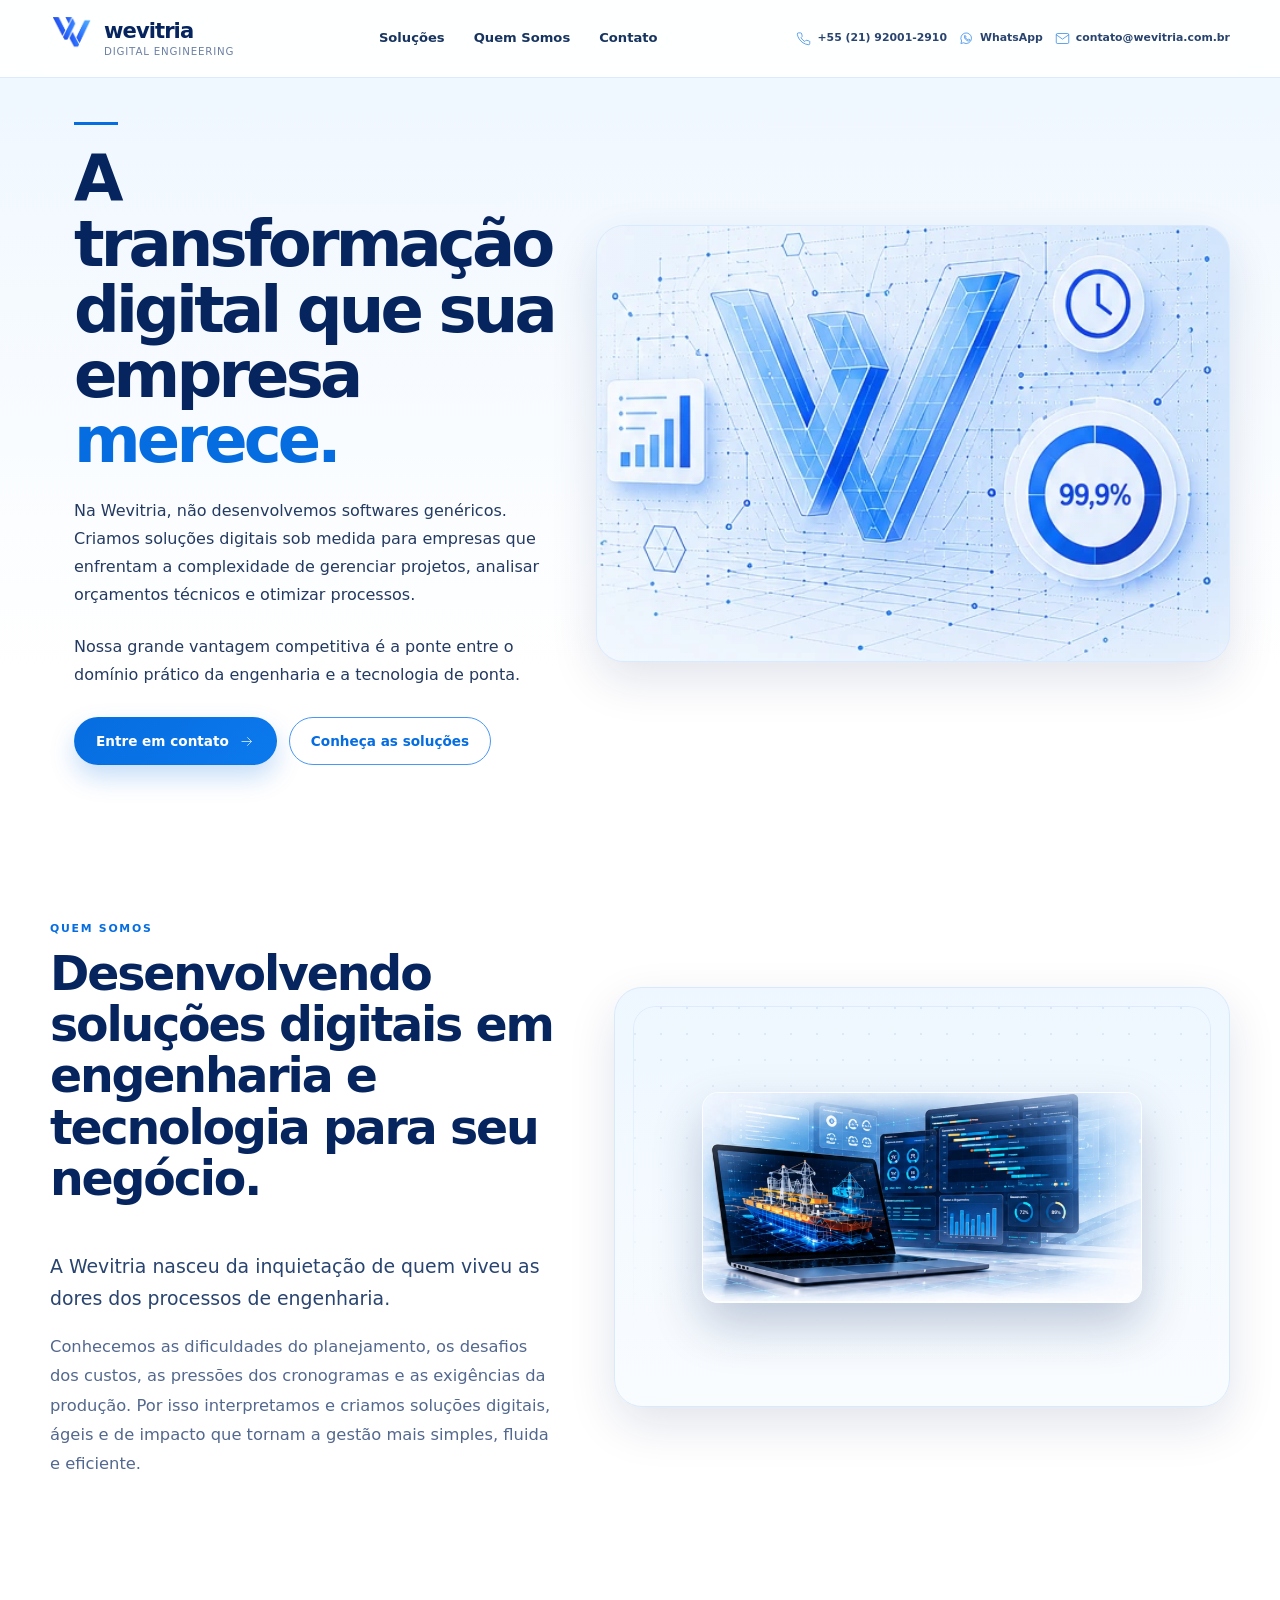
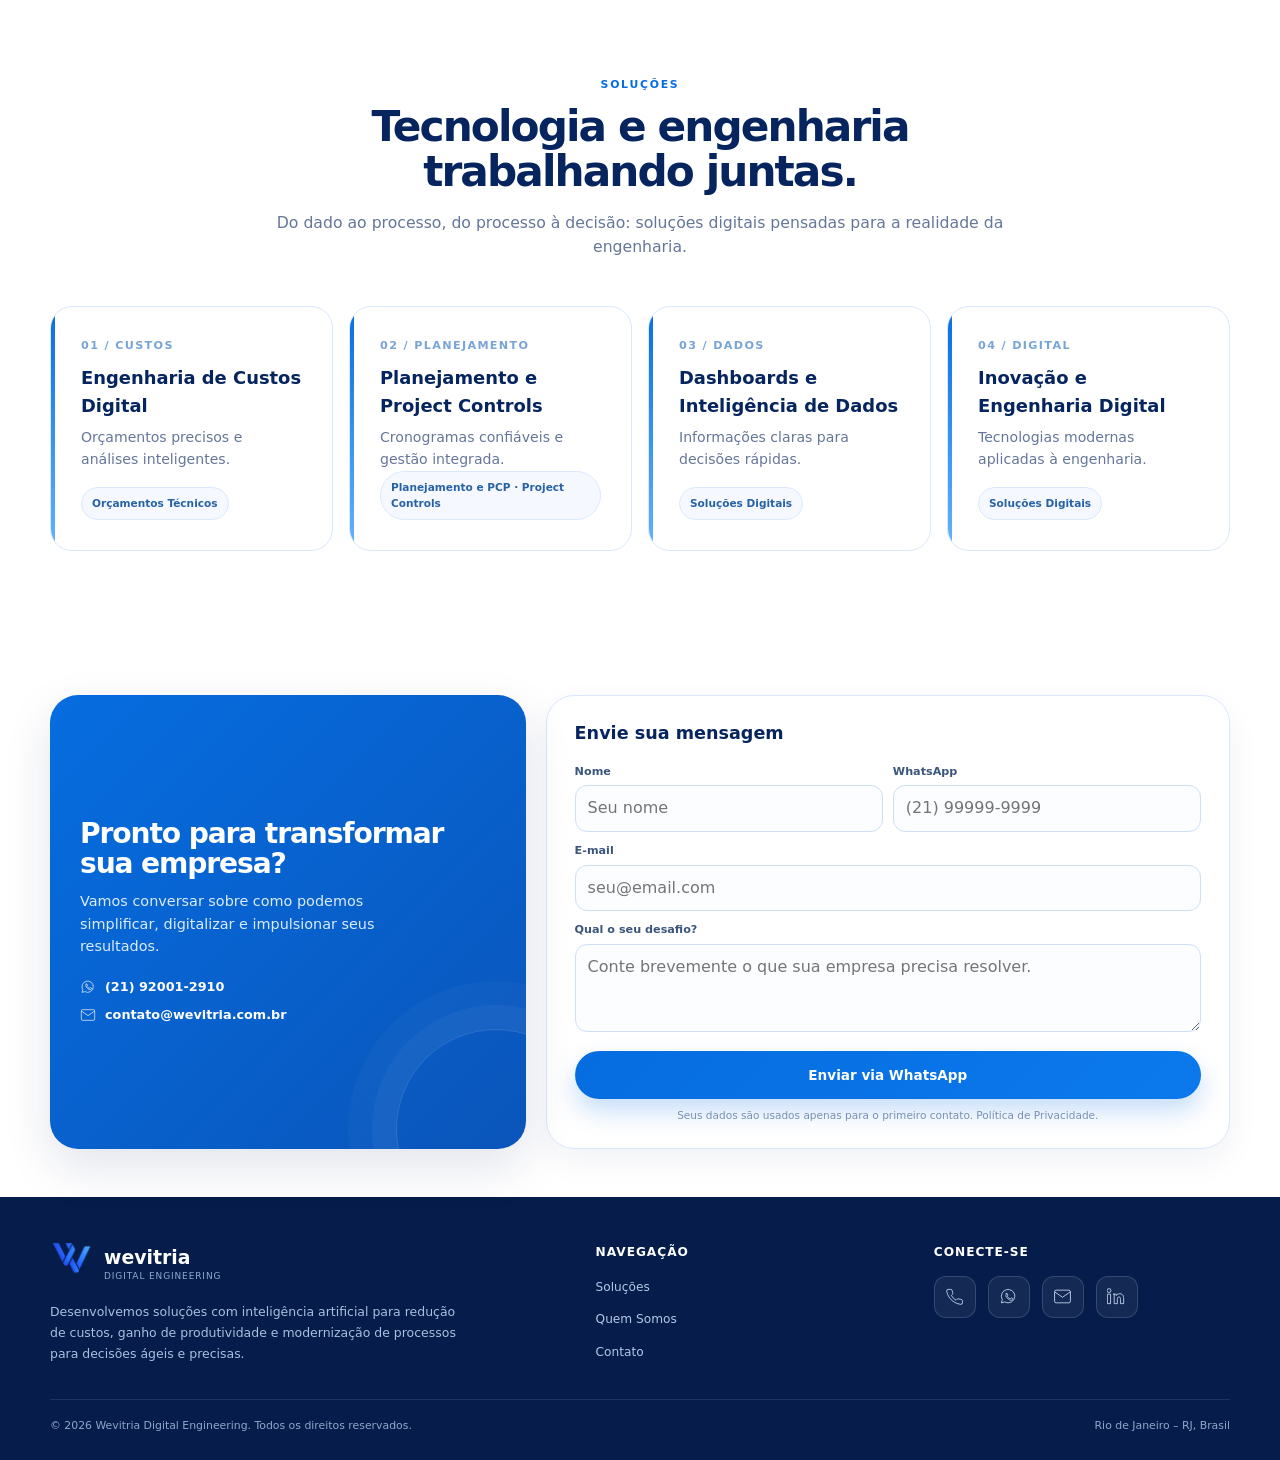
==== commit ab627ee8: "chore: link manifest in index.html" ====
--- a/index.html
+++ b/index.html
@@ -15,6 +15,7 @@
   <link rel="icon" href="assets/images/favicon.ico" sizes="any">
   <link rel="icon" type="image/png" sizes="32x32" href="assets/images/favicon-32.png">
   <link rel="apple-touch-icon" href="assets/images/apple-touch-icon.png">
+  <link rel="manifest" href="/manifest.json">
   <meta property="og:locale" content="pt_BR">
   <meta property="og:url" content="https://wevitria.com.br/">
   <meta property="og:image" content="https://wevitria.com.br/assets/images/hero.webp">
@@ -111,7 +112,7 @@
       </div>
     </section>
   </main>
-  <footer class="site-footer"><div class="container"><div class="footer-grid"><div><a class="footer-brand" href="#topo"><img src="assets/images/logo.webp" alt="Logo Wevitria" width="647" height="764" decoding="async"><span class="footer-brand-copy"><strong>wevitria</strong><small>Digital Engineering</small></span></a><p class="footer-copy">Desenvolvemos soluções com inteligência artificial para redução de custos, ganho de produtividade e modernização de processos para decisões ágeis e precisas.</p></div><div class="footer-col"><h4>Navegação</h4><ul><li><a href="#solucoes">Soluções</a></li><li><a href="#quem-somos">Quem Somos</a></li><li><a href="#contato">Contato</a></li></ul></div><div class="footer-col footer-contact-icons"><h4>Conecte-se</h4><div class="footer-icons"><a href="tel:+5521920012910" aria-label="Telefone" title="Telefone"><svg viewBox="0 0 24 24" fill="none" stroke="currentColor" aria-hidden="true" focusable="false"><path d="M22 16.92v3a2 2 0 0 1-2.18 2 19.8 19.8 0 0 1-8.63-3.07 19.5 19.5 0 0 1-6-6A19.8 19.8 0 0 1 2.12 5.2 2 2 0 0 1 4.11 3h3a2 2 0 0 1 2 1.72c.12.9.33 1.78.62 2.63a2 2 0 0 1-.45 2.11L8 10.73a16 16 0 0 0 6 6l1.27-1.27a2 2 0 0 1 2.11-.45c.85.29 1.73.5 2.63.62A2 2 0 0 1 22 16.92z"/></svg></a><a href="https://api.whatsapp.com/send?phone=5521920012910&text=Ol%C3%A1%2C%20gostaria%20de%20mais%20informa%C3%A7%C3%B5es" target="_blank" rel="noopener noreferrer" aria-label="WhatsApp" title="WhatsApp"><svg viewBox="0 0 24 24" fill="none" stroke="currentColor" aria-hidden="true" focusable="false"><path d="M20 11.5a8.5 8.5 0 0 1-12.8 7.37L3 20l1.18-4.07A8.5 8.5 0 1 1 20 11.5Z"/><path d="M8.7 7.8c.2-.45.42-.46.78-.46h.5c.18 0 .4.08.5.38l.65 1.55c.1.23.06.42-.08.52l-.45.55c-.12.15-.2.3-.08.52.2.38.7 1.13 1.45 1.82.87.8 1.6 1.05 1.95 1.2.22.1.35.08.48-.08l.7-.83c.14-.17.32-.2.55-.1l1.47.7c.24.12.4.18.46.3.06.12.06.67-.16 1.13-.22.46-1.04.88-1.44.94-.37.06-.85.09-1.38-.08-.32-.1-.73-.24-1.25-.48-2.2-.95-3.64-3.1-3.75-3.25-.1-.14-.9-1.2-.9-2.3 0-1.1.56-1.64.8-1.89Z"/></svg></a><a href="mailto:contato@wevitria.com.br" aria-label="E-mail" title="E-mail"><svg viewBox="0 0 24 24" fill="none" stroke="currentColor" aria-hidden="true" focusable="false"><path d="M4 4h16a2 2 0 0 1 2 2v12a2 2 0 0 1-2 2H4a2 2 0 0 1-2-2V6a2 2 0 0 1 2-2Z"/><path d="m22 6-10 7L2 6"/></svg></a><a href="https://www.linkedin.com/company/wevitria/?viewAsMember=true" target="_blank" rel="noopener noreferrer" aria-label="LinkedIn" title="LinkedIn"><svg viewBox="0 0 24 24" fill="none" stroke="currentColor" aria-hidden="true" focusable="false"><path d="M5 4.5A2.5 2.5 0 1 1 0 4.5a2.5 2.5 0 0 1 5 0ZM.5 9h4V21h-4zM8 9h3.8v1.64h.05C12.38 9.7 13.75 8.5 16 8.5c4.2 0 5 2.75 5 6.32V21h-4v-5.48c0-1.31-.03-3-1.82-3-1.82 0-2.1 1.42-2.1 2.9V21H9.08V9Z"/></svg></a></div></div></div><div class="footer-bottom"><span>© 2026 Wevitria Digital Engineering. Todos os direitos reservados.</span><span>Rio de Janeiro – RJ, Brasil</span></div></div></footer>
+  <footer class="site-footer"><div class="container"><div class="footer-grid"><div><a class="footer-brand" href="#topo"><img src="assets/images/logo.webp" alt="Logo Wevitria" width="647" height="764" decoding="async"><span class="footer-brand-copy"><strong>wevitria</strong><small>Digital Engineering</small></span></a><p class="footer-copy">Desenvolvemos soluções com inteligência artificial para redução de custos, ganho de produtividade e modernização de processos para decisões ágeis e precisas.</p></div><div class="footer-col"><h4>Navegação</h4><ul><li><a href="#solucoes">Soluções</a></li><li><a href="#quem-somos">Quem Somos</a></li><li><a href="#contato">Contato</a></li></ul></div><div class="footer-col footer-contact-icons"><h4>Conecte-se</h4><div class="footer-icons"><a href="tel:+5521920012910" aria-label="Telefone" title="Telefone"><svg viewBox="0 0 24 24" fill="none" stroke="currentColor" aria-hidden="true" focusable="false"><path d="M22 16.92v3a2 2 0 0 1-2.18 2 19.8 19.8 0 0 1-8.63-3.07 19.5 19.5 0 0 1-6-6A19.8 19.8 0 0 1 2.12 5.2 2 2 0 0 1 4.11 3h3a2 2 0 0 1 2 1.72c.12.9.33 1.78.62 2.63a2 2 0 0 1-.45 2.11L8 10.73a16 16 0 0 0 6 6l1.27-1.27a2 2 0 0 1 2.11-.45c.85.29 1.73.5 2.63.62A2 2 0 0 1 22 16.92z"/></svg></a><a href="https://api.whatsapp.com/send?phone=5521920012910&text=Ol%C3%A1%2C%20gostaria%20de%20mais%20informa%C3%A7%C3%B5es" target="_blank" rel="noopener noreferrer" aria-label="WhatsApp" title="WhatsApp"><svg viewBox="0 0 24 24" fill="none" stroke="currentColor" aria-hidden="true" focusable="false"><path d="M20 11.5a8.5 8.5 0 0 1-12.8 7.37L3 20l1.18-4.07A8.5 8.5 0 1 1 20 11.5Z"/><path d="M8.7 7.8c.2-.45.42-.46.78.38h.5c.18 0 .4.08.5.38l.65 1.55c.1.23.06.42-.08.6l-.45.55c-.12.15-.2.3-.08.52.2.38.7 1.13 1.45 1.82.87.8 1.6 1.05 1.95 1.2.22.1.35.08.48-.08l.7-.83c.14-.17.32-.2.55-.1l1.47.7c.24.12.4.18.46.3.06.12.06.67-.16 1.13-.22.46-1.04.88-1.44.94-.37.06-.85.09-1.38-.08-.32-.1-.73-.24-1.25-.48-2.2-.95-3.64-3.1-3.75-3.25-.1-.14-.9-1.2-.9-2.3 0-1.1.56-1.64.8-1.89Z"/></svg></a><a href="mailto:contato@wevitria.com.br" aria-label="E-mail" title="E-mail"><svg viewBox="0 0 24 24" fill="none" stroke="currentColor" aria-hidden="true" focusable="false"><path d="M4 4h16a2 2 0 0 1 2 2v12a2 2 0 0 1-2 2H4a2 2 0 0 1-2-2V6a2 2 0 0 1 2-2Z"/><path d="m22 6-10 7L2 6"/></svg></a><a href="https://www.linkedin.com/company/wevitria/?viewAsMember=true" target="_blank" rel="noopener noreferrer" aria-label="LinkedIn" title="LinkedIn"><svg viewBox="0 0 24 24" fill="none" stroke="currentColor" aria-hidden="true" focusable="false"><path d="M5 4.5A2.5 2.5 0 1 1 0 4.5a2.5 2.5 0 0 1 5 0ZM.5 9h4V21h-4zM8 9h3.8v1.64h.05C12.38 9.7 13.75 8.5 16 8.5c4.2 0 5 2.75 5 6.32V21h-4v-5.48c0-1.31-.03-3-1.82-3-1.82 0-2.1 1.42-2.1 2.9V21H9.08V9Z"/></svg></a></div></div></div><div class="footer-bottom"><span>© 2026 Wevitria Digital Engineering. Todos os direitos reservados.</span><span>Rio de Janeiro – RJ, Brasil</span></div></div></footer>
   <script src="assets/js/app.js" defer></script>
 </body>
-</html>
+</html>
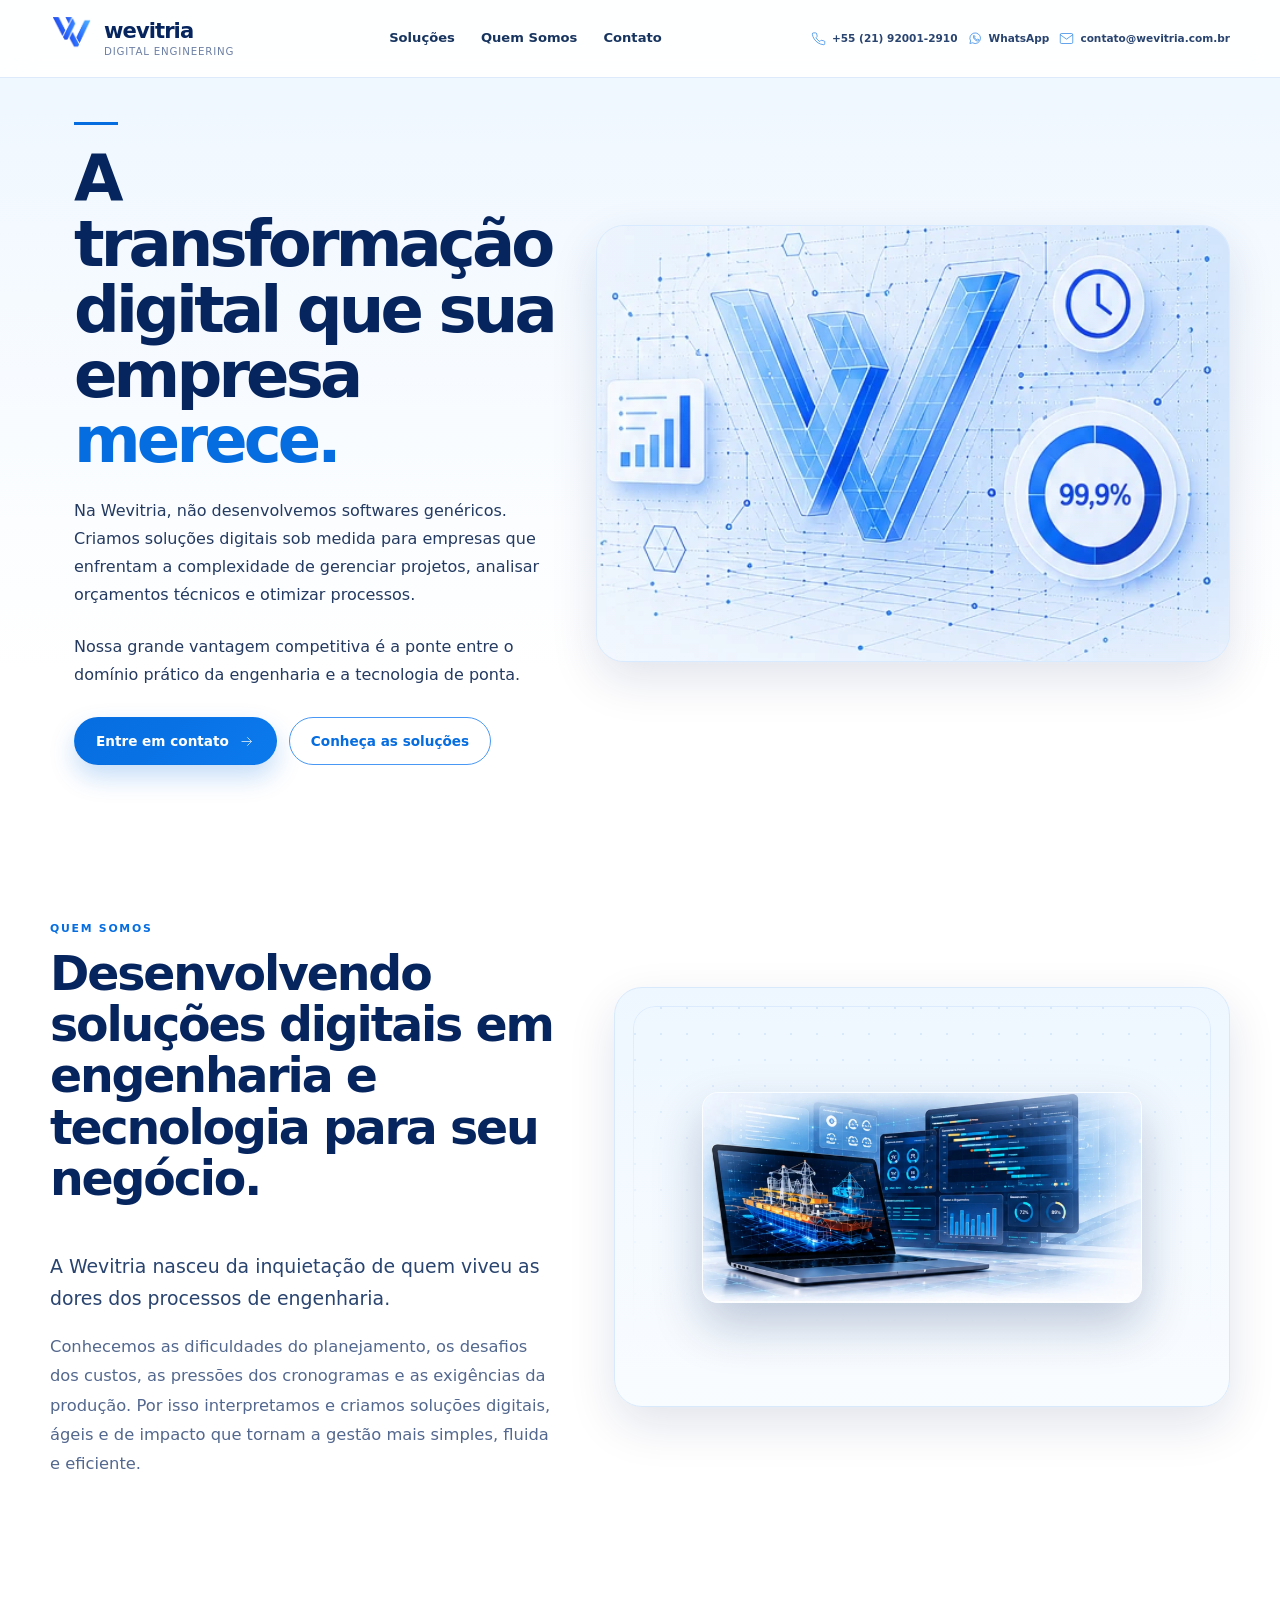
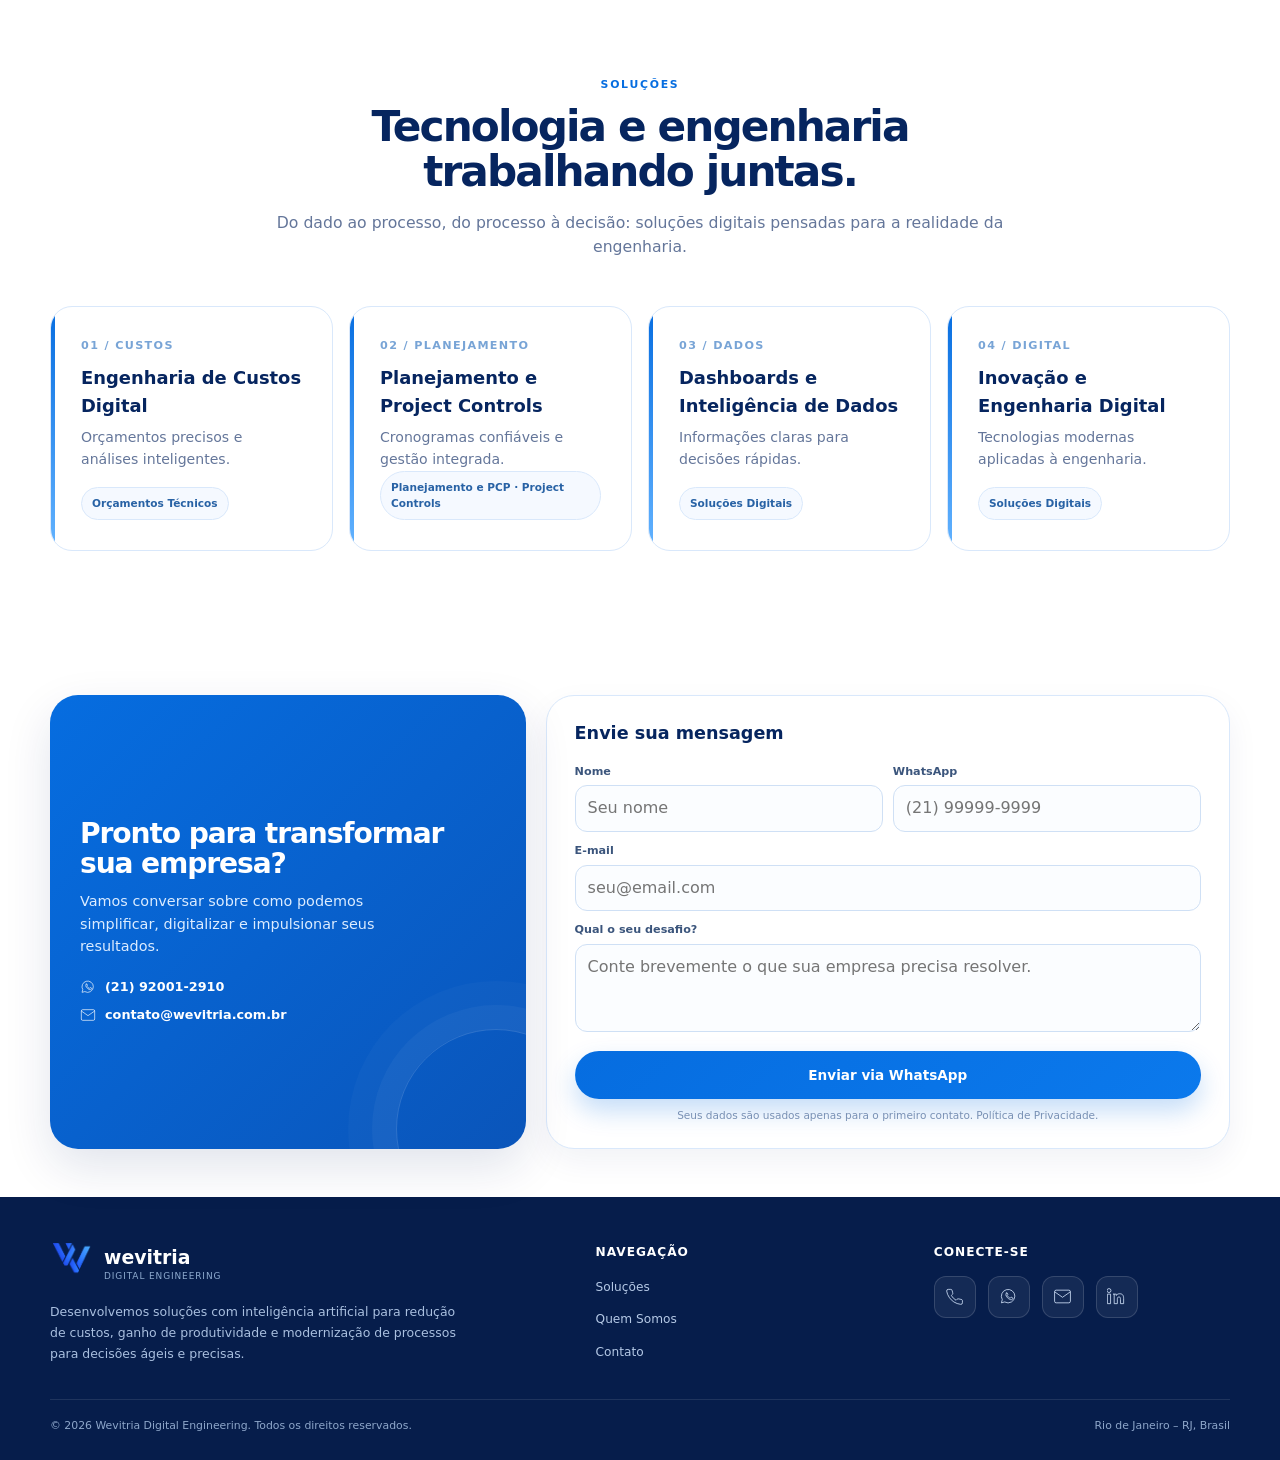
==== commit 509a010c: "Fix Quem Somos image path after file rename" ====
--- a/index.html
+++ b/index.html
@@ -90,7 +90,7 @@
           <p>Conhecemos as dificuldades do planejamento, os desafios dos custos, as pressões dos cronogramas e as exigências da produção. Por isso interpretamos e criamos soluções digitais, ágeis e de impacto que tornam a gestão mais simples, fluida e eficiente.</p>
         </div>
         <div class="about-visual reveal" aria-label="Wevitria aplicando engenharia e inteligência artificial">
-          <div class="about-photo"><img src="assets/images/quem-somos-1.webp" alt="Soluções digitais da Wevitria para engenharia, dados e inteligência artificial" width="1536" height="733" loading="lazy" decoding="async"></div>
+          <div class="about-photo"><img src="assets/images/quem-somos.webp" alt="Soluções digitais da Wevitria para engenharia, dados e inteligência artificial" width="1536" height="733" loading="lazy" decoding="async"></div>
         </div>
       </div>
     </section>
@@ -112,7 +112,7 @@
       </div>
     </section>
   </main>
-  <footer class="site-footer"><div class="container"><div class="footer-grid"><div><a class="footer-brand" href="#topo"><img src="assets/images/logo.webp" alt="Logo Wevitria" width="647" height="764" decoding="async"><span class="footer-brand-copy"><strong>wevitria</strong><small>Digital Engineering</small></span></a><p class="footer-copy">Desenvolvemos soluções com inteligência artificial para redução de custos, ganho de produtividade e modernização de processos para decisões ágeis e precisas.</p></div><div class="footer-col"><h4>Navegação</h4><ul><li><a href="#solucoes">Soluções</a></li><li><a href="#quem-somos">Quem Somos</a></li><li><a href="#contato">Contato</a></li></ul></div><div class="footer-col footer-contact-icons"><h4>Conecte-se</h4><div class="footer-icons"><a href="tel:+5521920012910" aria-label="Telefone" title="Telefone"><svg viewBox="0 0 24 24" fill="none" stroke="currentColor" aria-hidden="true" focusable="false"><path d="M22 16.92v3a2 2 0 0 1-2.18 2 19.8 19.8 0 0 1-8.63-3.07 19.5 19.5 0 0 1-6-6A19.8 19.8 0 0 1 2.12 5.2 2 2 0 0 1 4.11 3h3a2 2 0 0 1 2 1.72c.12.9.33 1.78.62 2.63a2 2 0 0 1-.45 2.11L8 10.73a16 16 0 0 0 6 6l1.27-1.27a2 2 0 0 1 2.11-.45c.85.29 1.73.5 2.63.62A2 2 0 0 1 22 16.92z"/></svg></a><a href="https://api.whatsapp.com/send?phone=5521920012910&text=Ol%C3%A1%2C%20gostaria%20de%20mais%20informa%C3%A7%C3%B5es" target="_blank" rel="noopener noreferrer" aria-label="WhatsApp" title="WhatsApp"><svg viewBox="0 0 24 24" fill="none" stroke="currentColor" aria-hidden="true" focusable="false"><path d="M20 11.5a8.5 8.5 0 0 1-12.8 7.37L3 20l1.18-4.07A8.5 8.5 0 1 1 20 11.5Z"/><path d="M8.7 7.8c.2-.45.42-.46.78.38h.5c.18 0 .4.08.5.38l.65 1.55c.1.23.06.42-.08.6l-.45.55c-.12.15-.2.3-.08.52.2.38.7 1.13 1.45 1.82.87.8 1.6 1.05 1.95 1.2.22.1.35.08.48-.08l.7-.83c.14-.17.32-.2.55-.1l1.47.7c.24.12.4.18.46.3.06.12.06.67-.16 1.13-.22.46-1.04.88-1.44.94-.37.06-.85.09-1.38-.08-.32-.1-.73-.24-1.25-.48-2.2-.95-3.64-3.1-3.75-3.25-.1-.14-.9-1.2-.9-2.3 0-1.1.56-1.64.8-1.89Z"/></svg></a><a href="mailto:contato@wevitria.com.br" aria-label="E-mail" title="E-mail"><svg viewBox="0 0 24 24" fill="none" stroke="currentColor" aria-hidden="true" focusable="false"><path d="M4 4h16a2 2 0 0 1 2 2v12a2 2 0 0 1-2 2H4a2 2 0 0 1-2-2V6a2 2 0 0 1 2-2Z"/><path d="m22 6-10 7L2 6"/></svg></a><a href="https://www.linkedin.com/company/wevitria/?viewAsMember=true" target="_blank" rel="noopener noreferrer" aria-label="LinkedIn" title="LinkedIn"><svg viewBox="0 0 24 24" fill="none" stroke="currentColor" aria-hidden="true" focusable="false"><path d="M5 4.5A2.5 2.5 0 1 1 0 4.5a2.5 2.5 0 0 1 5 0ZM.5 9h4V21h-4zM8 9h3.8v1.64h.05C12.38 9.7 13.75 8.5 16 8.5c4.2 0 5 2.75 5 6.32V21h-4v-5.48c0-1.31-.03-3-1.82-3-1.82 0-2.1 1.42-2.1 2.9V21H9.08V9Z"/></svg></a></div></div></div><div class="footer-bottom"><span>© 2026 Wevitria Digital Engineering. Todos os direitos reservados.</span><span>Rio de Janeiro – RJ, Brasil</span></div></div></footer>
+  <footer class="site-footer"><div class="container"><div class="footer-grid"><div><a class="footer-brand" href="#topo"><img src="assets/images/logo.webp" alt="Logo Wevitria" width="647" height="764" decoding="async"><span class="footer-brand-copy"><strong>wevitria</strong><small>Digital Engineering</small></span></a><p class="footer-copy">Desenvolvemos soluções com inteligência artificial para redução de custos, ganho de produtividade e modernização de processos para decisões ágeis e precisas.</p></div><div class="footer-col"><h4>Navegação</h4><ul><li><a href="#solucoes">Soluções</a></li><li><a href="#quem-somos">Quem Somos</a></li><li><a href="#contato">Contato</a></li></ul></div><div class="footer-col footer-contact-icons"><h4>Conecte-se</h4><div class="footer-icons"><a href="tel:+5521920012910" aria-label="Telefone" title="Telefone"><svg viewBox="0 0 24 24" fill="none" stroke="currentColor" aria-hidden="true" focusable="false"><path d="M22 16.92v3a2 2 0 0 1-2.18 2 19.8 19.8 0 0 1-8.63-3.07 19.5 19.5 0 0 1-6-6A19.8 19.8 0 0 1 2.12 5.2 2 2 0 0 1 4.11 3h3a2 2 0 0 1 2 1.72c.12.9.33 1.78.62 2.63a2 2 0 0 1-.45 2.11L8 10.73a16 16 0 0 0 6 6l1.27-1.27a2 2 0 0 1 2.11-.45c.85.29 1.73.5 2.63.62A2 2 0 0 1 22 16.92z"/></svg></a><a href="https://api.whatsapp.com/send?phone=5521920012910&text=Ol%C3%A1%2C%20gostaria%20de%20mais%20informa%C3%A7%C3%B5es" target="_blank" rel="noopener noreferrer" aria-label="WhatsApp" title="WhatsApp"><svg viewBox="0 0 24 24" fill="none" stroke="currentColor" aria-hidden="true" focusable="false"><path d="M20 11.5a8.5 8.5 0 0 1-12.8 7.37L3 20l1.18-4.07A8.5 8.5 0 1 1 20 11.5Z"/><path d="M8.7 7.8c.2-.45.42-.46.78-.46h.5c.18 0 .4.08.5.38l.65 1.55c.1.23.06.42-.08.6l-.45.55c-.12.15-.2.3-.08.52.2.38.7 1.13 1.45 1.82.87.8 1.6 1.05 1.95 1.2.22.1.35.08.48-.08l.7-.83c.14-.17.32-.2.55-.1l1.47.7c.24.12.4.18.46.3.06.12.06.67-.16 1.13-.22.46-1.04.88-1.44.94-.37.06-.85.09-1.38-.08-.32-.1-.73-.24-1.25-.48-2.2-.95-3.64-3.1-3.75-3.25-.1-.14-.9-1.2-.9-2.3 0-1.1.56-1.64.8-1.89Z"/></svg></a><a href="mailto:contato@wevitria.com.br" aria-label="E-mail" title="E-mail"><svg viewBox="0 0 24 24" fill="none" stroke="currentColor" aria-hidden="true" focusable="false"><path d="M4 4h16a2 2 0 0 1 2 2v12a2 2 0 0 1-2 2H4a2 2 0 0 1-2-2V6a2 2 0 0 1 2-2Z"/><path d="m22 6-10 7L2 6"/></svg></a><a href="https://www.linkedin.com/company/wevitria/?viewAsMember=true" target="_blank" rel="noopener noreferrer" aria-label="LinkedIn" title="LinkedIn"><svg viewBox="0 0 24 24" fill="none" stroke="currentColor" aria-hidden="true" focusable="false"><path d="M5 4.5A2.5 2.5 0 1 1 0 4.5a2.5 2.5 0 0 1 5 0ZM.5 9h4V21h-4zM8 9h3.8v1.64h.05C12.38 9.7 13.75 8.5 16 8.5c4.2 0 5 2.75 5 6.32V21h-4v-5.48c0-1.31-.03-3-1.82-3-1.82 0-2.1 1.42-2.1 2.9V21H9.08V9Z"/></svg></a></div></div></div><div class="footer-bottom"><span>© 2026 Wevitria Digital Engineering. Todos os direitos reservados.</span><span>Rio de Janeiro – RJ, Brasil</span></div></div></footer>
   <script src="assets/js/app.js" defer></script>
 </body>
 </html>
--- a/assets/css/style.css
+++ b/assets/css/style.css
@@ -20,7 +20,6 @@
   --max:     1180px;
 }
 
-/* ── Reset ─────────────────────────────────────────────────── */
 *, *::before, *::after { box-sizing: border-box; margin: 0; padding: 0; }
 html { scroll-behavior: smooth; scroll-padding-top: 88px; }
 body {
@@ -35,7 +34,6 @@
 button, input, textarea { font: inherit; }
 button { cursor: pointer; }
 
-/* ── Layout helpers ─────────────────────────────────────────── */
 .container { width: min(var(--max), calc(100% - 40px)); margin-inline: auto; }
 .skip { position: absolute; left: -9999px; top: 8px; background: #fff; padding: 10px 14px; border-radius: 8px; z-index: 9999; }
 .skip:focus { left: 12px; }
@@ -57,17 +55,24 @@
   transition: box-shadow .25s ease;
 }
 .site-header.scrolled { box-shadow: 0 10px 30px rgba(6,37,95,.10); }
-.header-inner { height: 100%; display: grid; grid-template-columns: auto 1fr auto; align-items: center; gap: 24px; }
+.header-inner {
+  height: 100%;
+  display: grid;
+  grid-template-columns: auto minmax(250px, 1fr) auto;
+  align-items: center;
+  gap: 18px;
+}
 .brand { display: flex; align-items: center; gap: 10px; min-width: 190px; }
 .brand img { width: 44px; height: 44px; object-fit: contain; }
 .brand-copy { display: flex; flex-direction: column; line-height: 1; }
 .brand-copy strong { font-size: 1.32rem; letter-spacing: -.045em; color: var(--navy); }
 .brand-copy span { margin-top: 5px; font-size: .64rem; letter-spacing: .08em; color: #6d80a5; text-transform: uppercase; }
-.main-nav ul { display: flex; justify-content: center; gap: 3px; list-style: none; }
-.main-nav a { display: block; padding: 9px 13px; border-radius: 9px; font-size: .82rem; font-weight: 700; color: #17345f; transition: .2s; }
+.main-nav { min-width: 0; }
+.main-nav ul { display: flex; justify-content: center; align-items: center; gap: 2px; list-style: none; }
+.main-nav a { display: block; padding: 9px 12px; border-radius: 9px; font-size: .82rem; font-weight: 700; color: #17345f; transition: .2s; white-space: nowrap; }
 .main-nav a:hover { background: #f2f7ff; color: var(--blue); }
-.header-contact { display: flex; align-items: center; gap: 12px; justify-content: flex-end; }
-.header-contact a { display: inline-flex; align-items: center; gap: 6px; font-size: .68rem; font-weight: 700; color: #29446f; white-space: nowrap; }
+.header-contact { display: flex; align-items: center; gap: 10px; justify-content: flex-end; min-width: max-content; }
+.header-contact a { display: inline-flex; align-items: center; gap: 6px; font-size: .66rem; font-weight: 700; color: #29446f; white-space: nowrap; }
 .header-contact a:hover { color: var(--blue); }
 .header-contact svg { width: 15px; height: 15px; color: var(--blue); flex: 0 0 auto; }
 .menu-toggle { display: none; width: 42px; height: 42px; border: 1px solid var(--line); border-radius: 10px; background: #fff; color: var(--navy); }
@@ -196,33 +201,79 @@
 .footer-icons svg { width: 19px; height: 19px; }
 .footer-bottom { display: flex; justify-content: space-between; gap: 16px; margin-top: 34px; padding-top: 18px; border-top: 1px solid rgba(255,255,255,.10); font-size: .68rem; color: #8ea7ca; }
 
-/* ── Reveal animation (progressive enhancement) ──────────────── */
+/* ── Reveal animation ────────────────────────────────────────── */
 .reveal { opacity: 1; transform: none; }
 .reveal.pending { opacity: 0; transform: translateY(16px); transition: opacity .65s ease, transform .65s ease; }
 .reveal.pending.visible { opacity: 1; transform: none; }
 
-/* ── Responsive ──────────────────────────────────────────────── */
-@media (max-width: 1000px) {
-  .solution-grid-integrated { grid-template-columns: 1fr 1fr; }
+/* ── Header V12 responsive ───────────────────────────────────── */
+/* Desktop: all navigation and all contact data remain visible. */
+@media (min-width: 1101px) {
+  .header-inner { grid-template-columns: auto minmax(260px, 1fr) auto; gap: 18px; }
+  .main-nav { display: block; }
+  .main-nav ul { gap: 2px; }
+  .main-nav a { padding-inline: 12px; }
+  .header-contact { display: flex; }
+  .menu-toggle { display: none; }
+}
+
+/* Tablet: keep the three navigation items visible and reduce the
+   contact area to icon-only controls to preserve the header width. */
+@media (min-width: 761px) and (max-width: 1100px) {
+  .container { width: min(var(--max), calc(100% - 32px)); }
+  .header-inner { grid-template-columns: auto minmax(220px, 1fr) auto; gap: 12px; }
+  .brand { min-width: 150px; }
+  .brand-copy strong { font-size: 1.16rem; }
+  .brand-copy span { font-size: .56rem; }
+  .main-nav { display: block; }
+  .main-nav ul { gap: 0; }
+  .main-nav a { padding: 8px 8px; font-size: .76rem; }
+  .header-contact { display: flex; gap: 7px; }
+  .header-contact a { width: 32px; height: 32px; justify-content: center; font-size: 0; gap: 0; border-radius: 8px; }
+  .header-contact a:hover { background: #f2f7ff; }
+  .header-contact svg { width: 17px; height: 17px; }
+  .menu-toggle { display: none; }
+}
+
+/* Mobile: hamburger controls the navigation; contact links move out
+   of the header to keep it clean and usable on small screens. */
+@media (max-width: 760px) {
+  .container { width: min(var(--max), calc(100% - 28px)); }
+  .header-inner { grid-template-columns: 1fr auto; gap: 12px; }
+  .brand { min-width: 0; }
+  .brand img { width: 42px; height: 42px; }
+  .brand-copy strong { font-size: 1.18rem; }
+  .brand-copy span { display: none; }
+  .header-contact { display: none; }
   .menu-toggle { display: grid; place-items: center; }
-  .header-contact { display: none; }
   .main-nav {
-    position: fixed; top: 78px; left: 0; right: 0; bottom: 0;
-    background: rgba(255,255,255,.98); backdrop-filter: blur(12px);
-    transform: translateX(100%); transition: transform .3s ease;
-    overflow-y: auto; padding: 24px 0;
+    position: fixed;
+    top: 78px;
+    left: 0;
+    right: 0;
+    bottom: 0;
+    background: rgba(255,255,255,.98);
+    backdrop-filter: blur(12px);
+    transform: translateX(100%);
+    transition: transform .3s ease;
+    overflow-y: auto;
+    padding: 24px 0;
+    z-index: 999;
   }
   .main-nav.open { transform: translateX(0); }
   .main-nav ul { flex-direction: column; gap: 2px; padding: 0 20px; }
   .main-nav a { padding: 14px 10px; border-bottom: 1px solid var(--line); border-radius: 0; font-size: 1rem; }
+}
+
+/* ── Restante da responsividade ──────────────────────────────── */
+@media (max-width: 1000px) {
+  .solution-grid-integrated { grid-template-columns: 1fr 1fr; }
   .hero-grid, .about-grid, .contact-shell { grid-template-columns: 1fr; }
   .hero-copy { padding-left: 0; }
   .hero-visual { min-height: 360px; }
   .hero-visual img { min-height: 360px; }
 }
 @media (max-width: 700px) {
-  .container { width: min(var(--max), calc(100% - 28px)); }
-  .brand-copy span { display: none; }
   .hero { padding-top: 104px; }
   .hero h1 { font-size: clamp(2.65rem,13vw,4rem); }
   .hero-visual, .hero-visual img { min-height: 270px; }
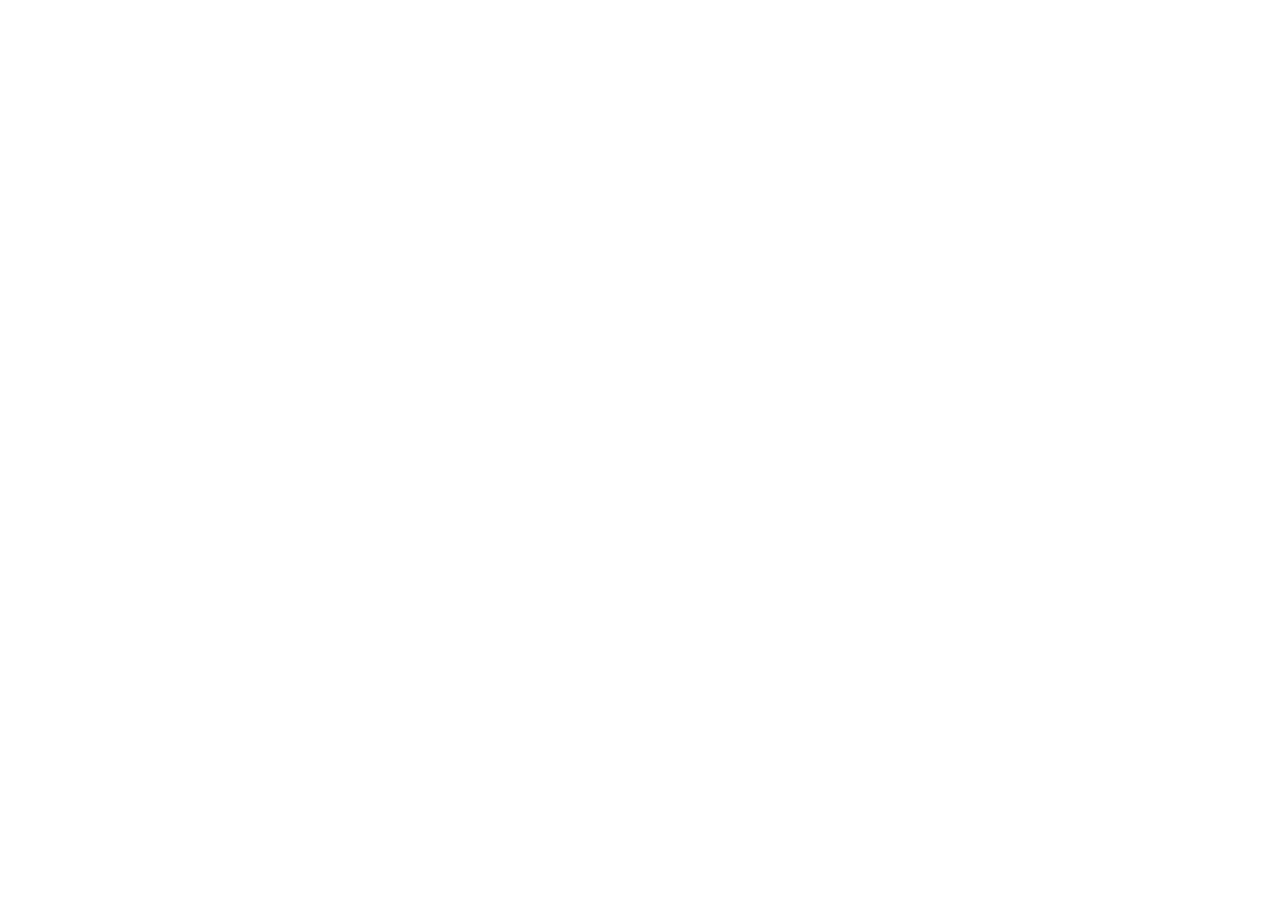
==== commit b140fffd: "Add Google Analytics 4 tag to index" ====
--- a/index.html
+++ b/index.html
@@ -27,92 +27,16 @@
   <meta name="twitter:title" content="Wevitria | Digital Engineering">
   <meta name="twitter:description" content="Soluções digitais de engenharia e tecnologia para seu negócio.">
   <meta name="twitter:image" content="https://wevitria.com.br/assets/images/hero.webp">
+  <script async src="https://www.googletagmanager.com/gtag/js?id=G-YCBYRP9P56"></script>
+  <script>
+    window.dataLayer = window.dataLayer || [];
+    function gtag(){dataLayer.push(arguments);}
+    gtag('js', new Date());
+    gtag('config', 'G-YCBYRP9P56');
+  </script>
   <script type="application/ld+json">
   {
     "@context": "https://schema.org",
     "@type": "Organization",
     "name": "Wevitria",
     "url": "https://wevitria.com.br/",
-    "logo": "https://wevitria.com.br/assets/images/logo.webp",
-    "email": "contato@wevitria.com.br",
-    "telephone": "+55-21-92001-2910",
-    "sameAs": ["https://www.linkedin.com/company/wevitria/"],
-    "contactPoint": [{
-      "@type": "ContactPoint",
-      "telephone": "+55-21-92001-2910",
-      "contactType": "customer service",
-      "email": "contato@wevitria.com.br",
-      "availableLanguage": ["pt-BR"]
-    }]
-  }
-  </script>
-</head>
-<body>
-  <a class="skip" href="#conteudo">Pular para o conteúdo</a>
-  <header class="site-header" id="main-header">
-    <div class="container header-inner">
-      <a class="brand" href="#topo" aria-label="wevitria — início">
-        <img src="assets/images/logo.webp" alt="Logo Wevitria" width="647" height="764" decoding="async">
-        <span class="brand-copy"><strong>wevitria</strong><span>Digital Engineering</span></span>
-      </a>
-      <nav class="main-nav" id="main-nav" aria-label="Navegação principal">
-        <ul>
-          <li><a href="#solucoes">Soluções</a></li>
-          <li><a href="#quem-somos">Quem Somos</a></li>
-          <li><a href="#contato">Contato</a></li>
-        </ul>
-      </nav>
-      <div class="header-contact" aria-label="Contatos">
-        <a href="tel:+5521920012910" title="Telefone"><svg viewBox="0 0 24 24" fill="none" stroke="currentColor" aria-hidden="true" focusable="false"><path d="M22 16.92v3a2 2 0 0 1-2.18 2 19.8 19.8 0 0 1-8.63-3.07 19.5 19.5 0 0 1-6-6A19.8 19.8 0 0 1 2.12 5.2 2 2 0 0 1 4.11 3h3a2 2 0 0 1 2 1.72c.12.9.33 1.78.62 2.63a2 2 0 0 1-.45 2.11L8 10.73a16 16 0 0 0 6 6l1.27-1.27a2 2 0 0 1 2.11-.45c.85.29 1.73.5 2.63.62A2 2 0 0 1 22 16.92z"/></svg>+55 (21) 92001-2910</a>
-        <a href="https://api.whatsapp.com/send?phone=5521920012910&text=Ol%C3%A1%2C%20gostaria%20de%20mais%20informa%C3%A7%C3%B5es" target="_blank" rel="noopener noreferrer" title="WhatsApp"><svg viewBox="0 0 24 24" fill="none" stroke="currentColor" aria-hidden="true" focusable="false"><path d="M20 11.5a8.5 8.5 0 0 1-12.8 7.37L3 20l1.18-4.07A8.5 8.5 0 1 1 20 11.5Z"/><path d="M8.7 7.8c.2-.45.42-.46.78-.46h.5c.18 0 .4.08.5.38l.65 1.55c.1.23.06.42-.08.6l-.45.55c-.12.15-.2.3-.08.52.2.38.7 1.13 1.45 1.82.87.8 1.6 1.05 1.95 1.2.22.1.35.08.48-.08l.7-.83c.14-.17.32-.2.55-.1l1.47.7c.24.12.4.18.46.3.06.12.06.67-.16 1.13-.22.46-1.04.88-1.44.94-.37.06-.85.09-1.38-.08-.32-.1-.73-.24-1.25-.48-2.2-.95-3.64-3.1-3.75-3.25-.1-.14-.9-1.2-.9-2.3 0-1.1.56-1.64.8-1.89Z"/></svg>WhatsApp</a>
-        <a href="mailto:contato@wevitria.com.br" title="E-mail"><svg viewBox="0 0 24 24" fill="none" stroke="currentColor" aria-hidden="true" focusable="false"><path d="M4 4h16a2 2 0 0 1 2 2v12a2 2 0 0 1-2 2H4a2 2 0 0 1-2-2V6a2 2 0 0 1 2-2Z"/><path d="m22 6-10 7L2 6"/></svg>contato@wevitria.com.br</a>
-      </div>
-      <button class="menu-toggle" id="menu-toggle" type="button" aria-label="Abrir menu" aria-expanded="false" aria-controls="main-nav"><svg width="20" height="20" viewBox="0 0 24 24" fill="none" stroke="currentColor" stroke-width="2" aria-hidden="true" focusable="false"><path d="M4 6h16M4 12h16M4 18h16"/></svg></button>
-    </div>
-  </header>
-  <main id="conteudo">
-    <section class="hero" id="topo">
-      <div class="container hero-grid">
-        <div class="hero-copy reveal">
-          <h1>A transformação digital que sua empresa <span class="accent">merece.</span></h1>
-          <p class="hero-lead">Na Wevitria, não desenvolvemos softwares genéricos. Criamos soluções digitais sob medida para empresas que enfrentam a complexidade de gerenciar projetos, analisar orçamentos técnicos e otimizar processos.</p>
-          <p class="hero-lead">Nossa grande vantagem competitiva é a ponte entre o domínio prático da engenharia e a tecnologia de ponta.</p>
-          <div class="hero-actions"><a class="btn btn-primary" href="#contato">Entre em contato <svg viewBox="0 0 24 24" fill="none" stroke="currentColor" aria-hidden="true" focusable="false"><path d="M5 12h14M13 6l6 6-6 6"/></svg></a><a class="btn btn-outline" href="#solucoes">Conheça as soluções</a></div>
-        </div>
-        <div class="hero-visual reveal" aria-label="Visual tecnológico Wevitria"><img src="assets/images/hero.webp" alt="Visual tecnológico da Wevitria com a marca, dados e indicador 99,9%" loading="eager" width="1024" height="1024"></div>
-      </div>
-    </section>
-    <section class="section" id="quem-somos">
-      <div class="container about-grid">
-        <div class="about-copy reveal">
-          <div class="section-heading"><span class="eyebrow">Quem somos</span><h2>Desenvolvendo soluções digitais em engenharia e tecnologia para seu negócio.</h2></div>
-          <p class="lead">A Wevitria nasceu da inquietação de quem viveu as dores dos processos de engenharia.</p>
-          <p>Conhecemos as dificuldades do planejamento, os desafios dos custos, as pressões dos cronogramas e as exigências da produção. Por isso interpretamos e criamos soluções digitais, ágeis e de impacto que tornam a gestão mais simples, fluida e eficiente.</p>
-        </div>
-        <div class="about-visual reveal" aria-label="Wevitria aplicando engenharia e inteligência artificial">
-          <div class="about-photo"><img src="assets/images/quem-somos.webp" alt="Soluções digitais da Wevitria para engenharia, dados e inteligência artificial" width="1536" height="733" loading="lazy" decoding="async"></div>
-        </div>
-      </div>
-    </section>
-    <section class="section" id="solucoes">
-      <div class="container">
-        <div class="section-heading center reveal"><span class="eyebrow">Soluções</span><h2>Tecnologia e engenharia trabalhando juntas.</h2><p>Do dado ao processo, do processo à decisão: soluções digitais pensadas para a realidade da engenharia.</p></div>
-        <div class="solution-grid solution-grid-integrated">
-          <article class="solution-card reveal"><span class="number">01 / CUSTOS</span><h3>Engenharia de Custos Digital</h3><p>Orçamentos precisos e análises inteligentes.</p><span class="solution-service">Orçamentos Técnicos</span></article>
-          <article class="solution-card reveal"><span class="number">02 / PLANEJAMENTO</span><h3>Planejamento e Project Controls</h3><p>Cronogramas confiáveis e gestão integrada.</p><span class="solution-service">Planejamento e PCP · Project Controls</span></article>
-          <article class="solution-card reveal"><span class="number">03 / DADOS</span><h3>Dashboards e Inteligência de Dados</h3><p>Informações claras para decisões rápidas.</p><span class="solution-service">Soluções Digitais</span></article>
-          <article class="solution-card reveal"><span class="number">04 / DIGITAL</span><h3>Inovação e Engenharia Digital</h3><p>Tecnologias modernas aplicadas à engenharia.</p><span class="solution-service">Soluções Digitais</span></article>
-        </div>
-      </div>
-    </section>
-    <section class="section contact-section" id="contato">
-      <div class="container contact-shell">
-        <div class="contact-panel reveal"><h2>Pronto para transformar sua empresa?</h2><p>Vamos conversar sobre como podemos simplificar, digitalizar e impulsionar seus resultados.</p><div class="contact-links"><a href="https://api.whatsapp.com/send?phone=5521920012910&text=Ol%C3%A1%2C%20gostaria%20de%20mais%20informa%C3%A7%C3%B5es" target="_blank" rel="noopener noreferrer"><svg viewBox="0 0 24 24" fill="none" stroke="currentColor" aria-hidden="true" focusable="false"><path d="M20 11.5a8.5 8.5 0 0 1-12.8 7.37L3 20l1.18-4.07A8.5 8.5 0 1 1 20 11.5Z"/><path d="M8.7 7.8c.2-.45.42-.46.78-.46h.5c.18 0 .4.08.5.38l.65 1.55c.1.23.06.42-.08.6l-.45.55c-.12.15-.2.3-.08.52.2.38.7 1.13 1.45 1.82.87.8 1.6 1.05 1.95 1.2.22.1.35.08.48-.08l.7-.83c.14-.17.32-.2.55-.1l1.47.7c.24.12.4.18.46.3.06.12.06.67-.16 1.13-.22.46-1.04.88-1.44.94-.37.06-.85.09-1.38-.08-.32-.1-.73-.24-1.25-.48-2.2-.95-3.64-3.1-3.75-3.25-.1-.14-.9-1.2-.9-2.3 0-1.1.56-1.64.8-1.89Z"/></svg>(21) 92001-2910</a><a href="mailto:contato@wevitria.com.br"><svg viewBox="0 0 24 24" fill="none" stroke="currentColor" aria-hidden="true" focusable="false"><path d="M4 4h16a2 2 0 0 1 2 2v12a2 2 0 0 1-2 2H4a2 2 0 0 1-2-2V6a2 2 0 0 1 2-2Z"/><path d="m22 6-10 7L2 6"/></svg>contato@wevitria.com.br</a></div></div>
-        <div class="form-panel reveal"><h3>Envie sua mensagem</h3><form id="lead-form"><div class="form-grid"><div class="field"><label for="nome">Nome</label><input id="nome" name="nome" type="text" placeholder="Seu nome" autocomplete="name" required></div><div class="field"><label for="whatsapp">WhatsApp</label><input id="whatsapp" name="whatsapp" type="tel" placeholder="(21) 99999-9999" autocomplete="tel" required></div><div class="field full"><label for="email">E-mail</label><input id="email" name="email" type="email" placeholder="seu@email.com" autocomplete="email" required></div><div class="field full"><label for="desafio">Qual o seu desafio?</label><textarea id="desafio" name="desafio" placeholder="Conte brevemente o que sua empresa precisa resolver." required></textarea></div></div><button class="btn btn-primary form-submit" type="submit">Enviar via WhatsApp</button><p class="form-note">Seus dados são usados apenas para o primeiro contato. <a href="privacidade.html">Política de Privacidade</a>.</p><noscript><p class="form-fallback">O envio automático depende do JavaScript. <a href="https://api.whatsapp.com/send?phone=5521920012910&text=Ol%C3%A1%2C%20gostaria%20de%20mais%20informa%C3%A7%C3%B5es" target="_blank" rel="noopener noreferrer">Abrir WhatsApp</a></p></noscript></form></div>
-      </div>
-    </section>
-  </main>
-  <footer class="site-footer"><div class="container"><div class="footer-grid"><div><a class="footer-brand" href="#topo"><img src="assets/images/logo.webp" alt="Logo Wevitria" width="647" height="764" decoding="async"><span class="footer-brand-copy"><strong>wevitria</strong><small>Digital Engineering</small></span></a><p class="footer-copy">Desenvolvemos soluções com inteligência artificial para redução de custos, ganho de produtividade e modernização de processos para decisões ágeis e precisas.</p></div><div class="footer-col"><h4>Navegação</h4><ul><li><a href="#solucoes">Soluções</a></li><li><a href="#quem-somos">Quem Somos</a></li><li><a href="#contato">Contato</a></li></ul></div><div class="footer-col footer-contact-icons"><h4>Conecte-se</h4><div class="footer-icons"><a href="tel:+5521920012910" aria-label="Telefone" title="Telefone"><svg viewBox="0 0 24 24" fill="none" stroke="currentColor" aria-hidden="true" focusable="false"><path d="M22 16.92v3a2 2 0 0 1-2.18 2 19.8 19.8 0 0 1-8.63-3.07 19.5 19.5 0 0 1-6-6A19.8 19.8 0 0 1 2.12 5.2 2 2 0 0 1 4.11 3h3a2 2 0 0 1 2 1.72c.12.9.33 1.78.62 2.63a2 2 0 0 1-.45 2.11L8 10.73a16 16 0 0 0 6 6l1.27-1.27a2 2 0 0 1 2.11-.45c.85.29 1.73.5 2.63.62A2 2 0 0 1 22 16.92z"/></svg></a><a href="https://api.whatsapp.com/send?phone=5521920012910&text=Ol%C3%A1%2C%20gostaria%20de%20mais%20informa%C3%A7%C3%B5es" target="_blank" rel="noopener noreferrer" aria-label="WhatsApp" title="WhatsApp"><svg viewBox="0 0 24 24" fill="none" stroke="currentColor" aria-hidden="true" focusable="false"><path d="M20 11.5a8.5 8.5 0 0 1-12.8 7.37L3 20l1.18-4.07A8.5 8.5 0 1 1 20 11.5Z"/><path d="M8.7 7.8c.2-.45.42-.46.78-.46h.5c.18 0 .4.08.5.38l.65 1.55c.1.23.06.42-.08.6l-.45.55c-.12.15-.2.3-.08.52.2.38.7 1.13 1.45 1.82.87.8 1.6 1.05 1.95 1.2.22.1.35.08.48-.08l.7-.83c.14-.17.32-.2.55-.1l1.47.7c.24.12.4.18.46.3.06.12.06.67-.16 1.13-.22.46-1.04.88-1.44.94-.37.06-.85.09-1.38-.08-.32-.1-.73-.24-1.25-.48-2.2-.95-3.64-3.1-3.75-3.25-.1-.14-.9-1.2-.9-2.3 0-1.1.56-1.64.8-1.89Z"/></svg></a><a href="mailto:contato@wevitria.com.br" aria-label="E-mail" title="E-mail"><svg viewBox="0 0 24 24" fill="none" stroke="currentColor" aria-hidden="true" focusable="false"><path d="M4 4h16a2 2 0 0 1 2 2v12a2 2 0 0 1-2 2H4a2 2 0 0 1-2-2V6a2 2 0 0 1 2-2Z"/><path d="m22 6-10 7L2 6"/></svg></a><a href="https://www.linkedin.com/company/wevitria/?viewAsMember=true" target="_blank" rel="noopener noreferrer" aria-label="LinkedIn" title="LinkedIn"><svg viewBox="0 0 24 24" fill="none" stroke="currentColor" aria-hidden="true" focusable="false"><path d="M5 4.5A2.5 2.5 0 1 1 0 4.5a2.5 2.5 0 0 1 5 0ZM.5 9h4V21h-4zM8 9h3.8v1.64h.05C12.38 9.7 13.75 8.5 16 8.5c4.2 0 5 2.75 5 6.32V21h-4v-5.48c0-1.31-.03-3-1.82-3-1.82 0-2.1 1.42-2.1 2.9V21H9.08V9Z"/></svg></a></div></div></div><div class="footer-bottom"><span>© 2026 Wevitria Digital Engineering. Todos os direitos reservados.</span><span>Rio de Janeiro – RJ, Brasil</span></div></div></footer>
-  <script src="assets/js/app.js" defer></script>
-</body>
-</html>
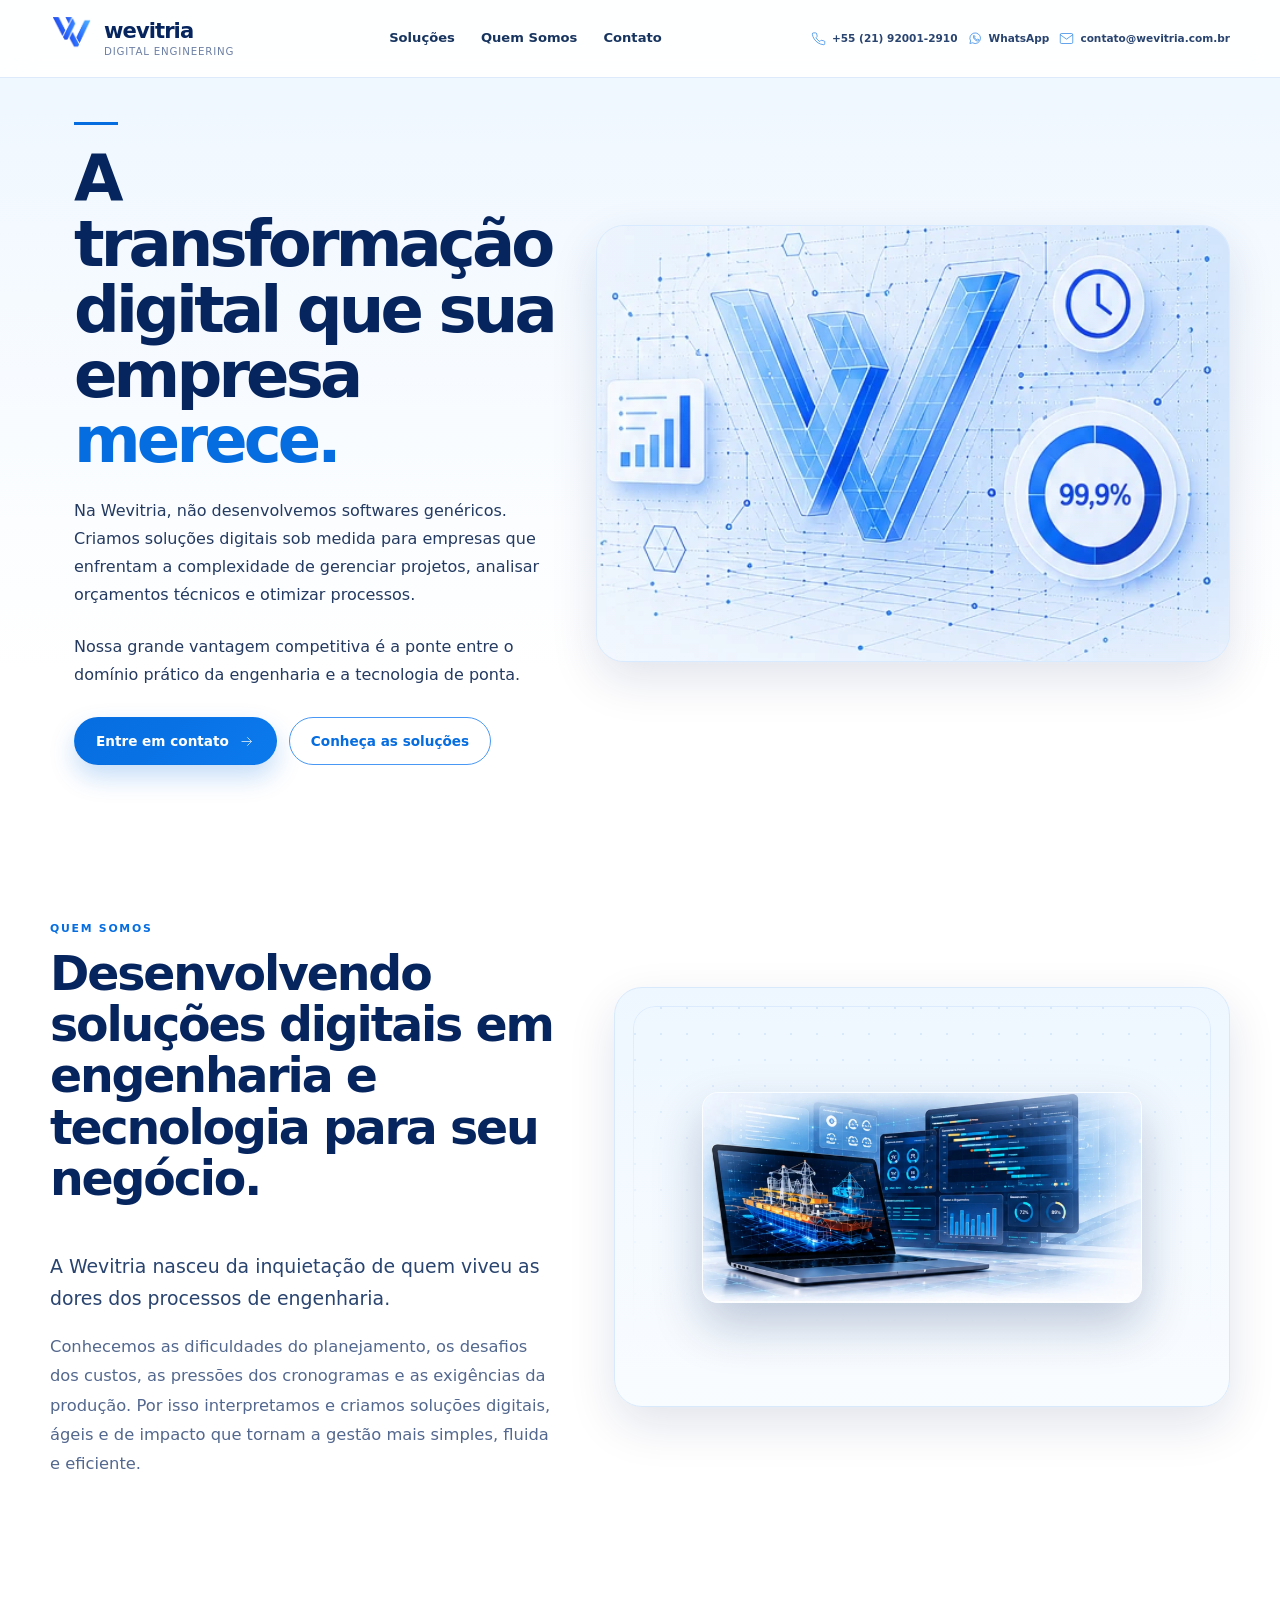
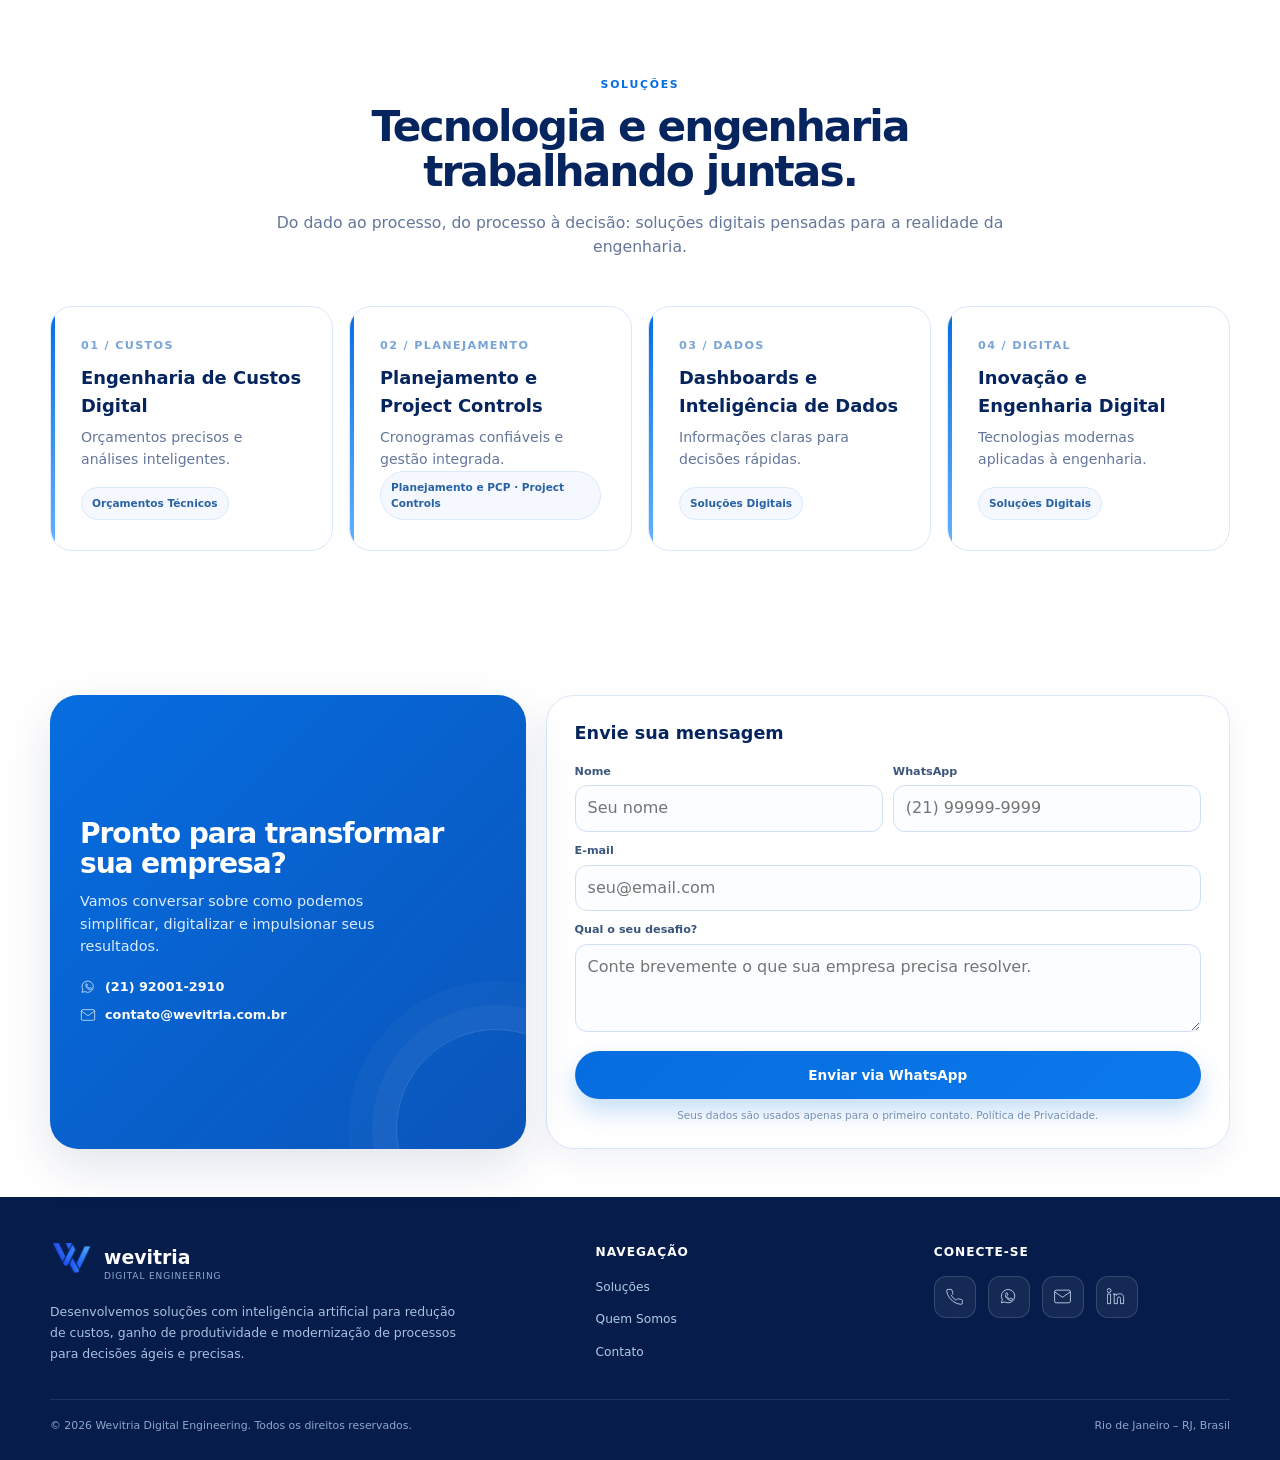
==== commit 560d541d: "Install Google Analytics 4 correctly in index" ====
--- a/index.html
+++ b/index.html
@@ -27,6 +27,7 @@
   <meta name="twitter:title" content="Wevitria | Digital Engineering">
   <meta name="twitter:description" content="Soluções digitais de engenharia e tecnologia para seu negócio.">
   <meta name="twitter:image" content="https://wevitria.com.br/assets/images/hero.webp">
+  <!-- Google tag (gtag.js) -->
   <script async src="https://www.googletagmanager.com/gtag/js?id=G-YCBYRP9P56"></script>
   <script>
     window.dataLayer = window.dataLayer || [];
@@ -40,3 +41,86 @@
     "@type": "Organization",
     "name": "Wevitria",
     "url": "https://wevitria.com.br/",
+    "logo": "https://wevitria.com.br/assets/images/logo.webp",
+    "email": "contato@wevitria.com.br",
+    "telephone": "+55-21-92001-2910",
+    "sameAs": ["https://www.linkedin.com/company/wevitria/"],
+    "contactPoint": [{
+      "@type": "ContactPoint",
+      "telephone": "+55-21-92001-2910",
+      "contactType": "customer service",
+      "email": "contato@wevitria.com.br",
+      "availableLanguage": ["pt-BR"]
+    }]
+  }
+  </script>
+</head>
+<body>
+  <a class="skip" href="#conteudo">Pular para o conteúdo</a>
+  <header class="site-header" id="main-header">
+    <div class="container header-inner">
+      <a class="brand" href="#topo" aria-label="wevitria — início">
+        <img src="assets/images/logo.webp" alt="Logo Wevitria" width="647" height="764" decoding="async">
+        <span class="brand-copy"><strong>wevitria</strong><span>Digital Engineering</span></span>
+      </a>
+      <nav class="main-nav" id="main-nav" aria-label="Navegação principal">
+        <ul>
+          <li><a href="#solucoes">Soluções</a></li>
+          <li><a href="#quem-somos">Quem Somos</a></li>
+          <li><a href="#contato">Contato</a></li>
+        </ul>
+      </nav>
+      <div class="header-contact" aria-label="Contatos">
+        <a href="tel:+5521920012910" title="Telefone"><svg viewBox="0 0 24 24" fill="none" stroke="currentColor" aria-hidden="true" focusable="false"><path d="M22 16.92v3a2 2 0 0 1-2.18 2 19.8 19.8 0 0 1-8.63-3.07 19.5 19.5 0 0 1-6-6A19.8 19.8 0 0 1 2.12 5.2 2 2 0 0 1 4.11 3h3a2 2 0 0 1 2 1.72c.12.9.33 1.78.62 2.63a2 2 0 0 1-.45 2.11L8 10.73a16 16 0 0 0 6 6l1.27-1.27a2 2 0 0 1 2.11-.45c.85.29 1.73.5 2.63.62A2 2 0 0 1 22 16.92z"/></svg>+55 (21) 92001-2910</a>
+        <a href="https://api.whatsapp.com/send?phone=5521920012910&text=Ol%C3%A1%2C%20gostaria%20de%20mais%20informa%C3%A7%C3%B5es" target="_blank" rel="noopener noreferrer" title="WhatsApp"><svg viewBox="0 0 24 24" fill="none" stroke="currentColor" aria-hidden="true" focusable="false"><path d="M20 11.5a8.5 8.5 0 0 1-12.8 7.37L3 20l1.18-4.07A8.5 8.5 0 1 1 20 11.5Z"/><path d="M8.7 7.8c.2-.45.42-.46.78-.46h.5c.18 0 .4.08.5.38l.65 1.55c.1.23.06.42-.08.6l-.45.55c-.12.15-.2.3-.08.52.2.38.7 1.13 1.45 1.82.87.8 1.6 1.05 1.95 1.2.22.1.35.08.48-.08l.7-.83c.14-.17.32-.2.55-.1l1.47.7c.24.12.4.18.46.3.06.12.06.67-.16 1.13-.22.46-1.04.88-1.44.94-.37.06-.85.09-1.38-.08-.32-.1-.73-.24-1.25-.48-2.2-.95-3.64-3.1-3.75-3.25-.1-.14-.9-1.2-.9-2.3 0-1.1.56-1.64.8-1.89Z"/></svg>WhatsApp</a>
+        <a href="mailto:contato@wevitria.com.br" title="E-mail"><svg viewBox="0 0 24 24" fill="none" stroke="currentColor" aria-hidden="true" focusable="false"><path d="M4 4h16a2 2 0 0 1 2 2v12a2 2 0 0 1-2 2H4a2 2 0 0 1-2-2V6a2 2 0 0 1 2-2Z"/><path d="m22 6-10 7L2 6"/></svg>contato@wevitria.com.br</a>
+      </div>
+      <button class="menu-toggle" id="menu-toggle" type="button" aria-label="Abrir menu" aria-expanded="false" aria-controls="main-nav"><svg width="20" height="20" viewBox="0 0 24 24" fill="none" stroke="currentColor" stroke-width="2" aria-hidden="true" focusable="false"><path d="M4 6h16M4 12h16M4 18h16"/></svg></button>
+    </div>
+  </header>
+  <main id="conteudo">
+    <section class="hero" id="topo">
+      <div class="container hero-grid">
+        <div class="hero-copy reveal">
+          <h1>A transformação digital que sua empresa <span class="accent">merece.</span></h1>
+          <p class="hero-lead">Na Wevitria, não desenvolvemos softwares genéricos. Criamos soluções digitais sob medida para empresas que enfrentam a complexidade de gerenciar projetos, analisar orçamentos técnicos e otimizar processos.</p>
+          <p class="hero-lead">Nossa grande vantagem competitiva é a ponte entre o domínio prático da engenharia e a tecnologia de ponta.</p>
+          <div class="hero-actions"><a class="btn btn-primary" href="#contato">Entre em contato <svg viewBox="0 0 24 24" fill="none" stroke="currentColor" aria-hidden="true" focusable="false"><path d="M5 12h14M13 6l6 6-6 6"/></svg></a><a class="btn btn-outline" href="#solucoes">Conheça as soluções</a></div>
+        </div>
+        <div class="hero-visual reveal" aria-label="Visual tecnológico Wevitria"><img src="assets/images/hero.webp" alt="Visual tecnológico da Wevitria com a marca, dados e indicador 99,9%" loading="eager" width="1024" height="1024"></div>
+      </div>
+    </section>
+    <section class="section" id="quem-somos">
+      <div class="container about-grid">
+        <div class="about-copy reveal">
+          <div class="section-heading"><span class="eyebrow">Quem somos</span><h2>Desenvolvendo soluções digitais em engenharia e tecnologia para seu negócio.</h2></div>
+          <p class="lead">A Wevitria nasceu da inquietação de quem viveu as dores dos processos de engenharia.</p>
+          <p>Conhecemos as dificuldades do planejamento, os desafios dos custos, as pressões dos cronogramas e as exigências da produção. Por isso interpretamos e criamos soluções digitais, ágeis e de impacto que tornam a gestão mais simples, fluida e eficiente.</p>
+        </div>
+        <div class="about-visual reveal" aria-label="Wevitria aplicando engenharia e inteligência artificial">
+          <div class="about-photo"><img src="assets/images/quem-somos.webp" alt="Soluções digitais da Wevitria para engenharia, dados e inteligência artificial" width="1536" height="733" loading="lazy" decoding="async"></div>
+        </div>
+      </div>
+    </section>
+    <section class="section" id="solucoes">
+      <div class="container">
+        <div class="section-heading center reveal"><span class="eyebrow">Soluções</span><h2>Tecnologia e engenharia trabalhando juntas.</h2><p>Do dado ao processo, do processo à decisão: soluções digitais pensadas para a realidade da engenharia.</p></div>
+        <div class="solution-grid solution-grid-integrated">
+          <article class="solution-card reveal"><span class="number">01 / CUSTOS</span><h3>Engenharia de Custos Digital</h3><p>Orçamentos precisos e análises inteligentes.</p><span class="solution-service">Orçamentos Técnicos</span></article>
+          <article class="solution-card reveal"><span class="number">02 / PLANEJAMENTO</span><h3>Planejamento e Project Controls</h3><p>Cronogramas confiáveis e gestão integrada.</p><span class="solution-service">Planejamento e PCP · Project Controls</span></article>
+          <article class="solution-card reveal"><span class="number">03 / DADOS</span><h3>Dashboards e Inteligência de Dados</h3><p>Informações claras para decisões rápidas.</p><span class="solution-service">Soluções Digitais</span></article>
+          <article class="solution-card reveal"><span class="number">04 / DIGITAL</span><h3>Inovação e Engenharia Digital</h3><p>Tecnologias modernas aplicadas à engenharia.</p><span class="solution-service">Soluções Digitais</span></article>
+        </div>
+      </div>
+    </section>
+    <section class="section contact-section" id="contato">
+      <div class="container contact-shell">
+        <div class="contact-panel reveal"><h2>Pronto para transformar sua empresa?</h2><p>Vamos conversar sobre como podemos simplificar, digitalizar e impulsionar seus resultados.</p><div class="contact-links"><a href="https://api.whatsapp.com/send?phone=5521920012910&text=Ol%C3%A1%2C%20gostaria%20de%20mais%20informa%C3%A7%C3%B5es" target="_blank" rel="noopener noreferrer"><svg viewBox="0 0 24 24" fill="none" stroke="currentColor" aria-hidden="true" focusable="false"><path d="M20 11.5a8.5 8.5 0 0 1-12.8 7.37L3 20l1.18-4.07A8.5 8.5 0 1 1 20 11.5Z"/><path d="M8.7 7.8c.2-.45.42-.46.78-.46h.5c.18 0 .4.08.5.38l.65 1.55c.1.23.06.42-.08.6l-.45.55c-.12.15-.2.3-.08.52.2.38.7 1.13 1.45 1.82.87.8 1.6 1.05 1.95 1.2.22.1.35.08.48-.08l.7-.83c.14-.17.32-.2.55-.1l1.47.7c.24.12.4.18.46.3.06.12.06.67-.16 1.13-.22.46-1.04.88-1.44.94-.37.06-.85.09-1.38-.08-.32-.1-.73-.24-1.25-.48-2.2-.95-3.64-3.1-3.75-3.25-.1-.14-.9-1.2-.9-2.3 0-1.1.56-1.64.8-1.89Z"/></svg>(21) 92001-2910</a><a href="mailto:contato@wevitria.com.br"><svg viewBox="0 0 24 24" fill="none" stroke="currentColor" aria-hidden="true" focusable="false"><path d="M4 4h16a2 2 0 0 1 2 2v12a2 2 0 0 1-2 2H4a2 2 0 0 1-2-2V6a2 2 0 0 1 2-2Z"/><path d="m22 6-10 7L2 6"/></svg>contato@wevitria.com.br</a></div></div>
+        <div class="form-panel reveal"><h3>Envie sua mensagem</h3><form id="lead-form"><div class="form-grid"><div class="field"><label for="nome">Nome</label><input id="nome" name="nome" type="text" placeholder="Seu nome" autocomplete="name" required></div><div class="field"><label for="whatsapp">WhatsApp</label><input id="whatsapp" name="whatsapp" type="tel" placeholder="(21) 99999-9999" autocomplete="tel" required></div><div class="field full"><label for="email">E-mail</label><input id="email" name="email" type="email" placeholder="seu@email.com" autocomplete="email" required></div><div class="field full"><label for="desafio">Qual o seu desafio?</label><textarea id="desafio" name="desafio" placeholder="Conte brevemente o que sua empresa precisa resolver." required></textarea></div></div><button class="btn btn-primary form-submit" type="submit">Enviar via WhatsApp</button><p class="form-note">Seus dados são usados apenas para o primeiro contato. <a href="privacidade.html">Política de Privacidade</a>.</p><noscript><p class="form-fallback">O envio automático depende do JavaScript. <a href="https://api.whatsapp.com/send?phone=5521920012910&text=Ol%C3%A1%2C%20gostaria%20de%20mais%20informa%C3%A7%C3%B5es" target="_blank" rel="noopener noreferrer">Abrir WhatsApp</a></p></noscript></form></div>
+      </div>
+    </section>
+  </main>
+  <footer class="site-footer"><div class="container"><div class="footer-grid"><div><a class="footer-brand" href="#topo"><img src="assets/images/logo.webp" alt="Logo Wevitria" width="647" height="764" decoding="async"><span class="footer-brand-copy"><strong>wevitria</strong><small>Digital Engineering</small></span></a><p class="footer-copy">Desenvolvemos soluções com inteligência artificial para redução de custos, ganho de produtividade e modernização de processos para decisões ágeis e precisas.</p></div><div class="footer-col"><h4>Navegação</h4><ul><li><a href="#solucoes">Soluções</a></li><li><a href="#quem-somos">Quem Somos</a></li><li><a href="#contato">Contato</a></li></ul></div><div class="footer-col footer-contact-icons"><h4>Conecte-se</h4><div class="footer-icons"><a href="tel:+5521920012910" aria-label="Telefone" title="Telefone"><svg viewBox="0 0 24 24" fill="none" stroke="currentColor" aria-hidden="true" focusable="false"><path d="M22 16.92v3a2 2 0 0 1-2.18 2 19.8 19.8 0 0 1-8.63-3.07 19.5 19.5 0 0 1-6-6A19.8 19.8 0 0 1 2.12 5.2 2 2 0 0 1 4.11 3h3a2 2 0 0 1 2 1.72c.12.9.33 1.78.62 2.63a2 2 0 0 1-.45 2.11L8 10.73a16 16 0 0 0 6 6l1.27-1.27a2 2 0 0 1 2.11-.45c.85.29 1.73.5 2.63.62A2 2 0 0 1 22 16.92z"/></svg></a><a href="https://api.whatsapp.com/send?phone=5521920012910&text=Ol%C3%A1%2C%20gostaria%20de%20mais%20informa%C3%A7%C3%B5es" target="_blank" rel="noopener noreferrer" aria-label="WhatsApp" title="WhatsApp"><svg viewBox="0 0 24 24" fill="none" stroke="currentColor" aria-hidden="true" focusable="false"><path d="M20 11.5a8.5 8.5 0 0 1-12.8 7.37L3 20l1.18-4.07A8.5 8.5 0 1 1 20 11.5Z"/><path d="M8.7 7.8c.2-.45.42-.46.78-.46h.5c.18 0 .4.08.5.38l.65 1.55c.1.23.06.42-.08.6l-.45.55c-.12.15-.2.3-.08.52l-.45.55c-.12.15-.2.3-.08.52.2.38.7 1.13 1.45 1.82.87.8 1.6 1.05 1.95 1.2.22.1.35.08.48-.08l.7-.83c.14-.17.32-.2.55-.1l1.47.7c.24.12.4.18.46.3.06.12.06.67-.16 1.13-.22.46-1.04.88-1.44.94-.37.06-.85.09-1.38-.08-.32-.1-.73-.24-1.25-.48-2.2-.95-3.64-3.1-3.75-3.25-.1-.14-.9-1.2-.9-2.3 0-1.1.56-1.64.8-1.89Z"/></svg></a><a href="mailto:contato@wevitria.com.br" aria-label="E-mail" title="E-mail"><svg viewBox="0 0 24 24" fill="none" stroke="currentColor" aria-hidden="true" focusable="false"><path d="M4 4h16a2 2 0 0 1 2 2v12a2 2 0 0 1-2 2H4a2 2 0 0 1-2-2V6a2 2 0 0 1 2-2Z"/><path d="m22 6-10 7L2 6"/></svg></a><a href="https://www.linkedin.com/company/wevitria/?viewAsMember=true" target="_blank" rel="noopener noreferrer" aria-label="LinkedIn" title="LinkedIn"><svg viewBox="0 0 24 24" fill="none" stroke="currentColor" aria-hidden="true" focusable="false"><path d="M5 4.5A2.5 2.5 0 1 1 0 4.5a2.5 2.5 0 0 1 5 0ZM.5 9h4V21h-4zM8 9h3.8v1.64h.05C12.38 9.7 13.75 8.5 16 8.5c4.2 0 5 2.75 5 6.32V21h-4v-5.48c0-1.31-.03-3-1.82-3-1.82 0-2.1 1.42-2.1 2.9V21H9.08V9Z"/></svg></a></div></div></div><div class="footer-bottom"><span>© 2026 Wevitria Digital Engineering. Todos os direitos reservados.</span><span>Rio de Janeiro – RJ, Brasil</span></div></div></footer>
+  <script src="assets/js/app.js" defer></script>
+</body>
+</html>
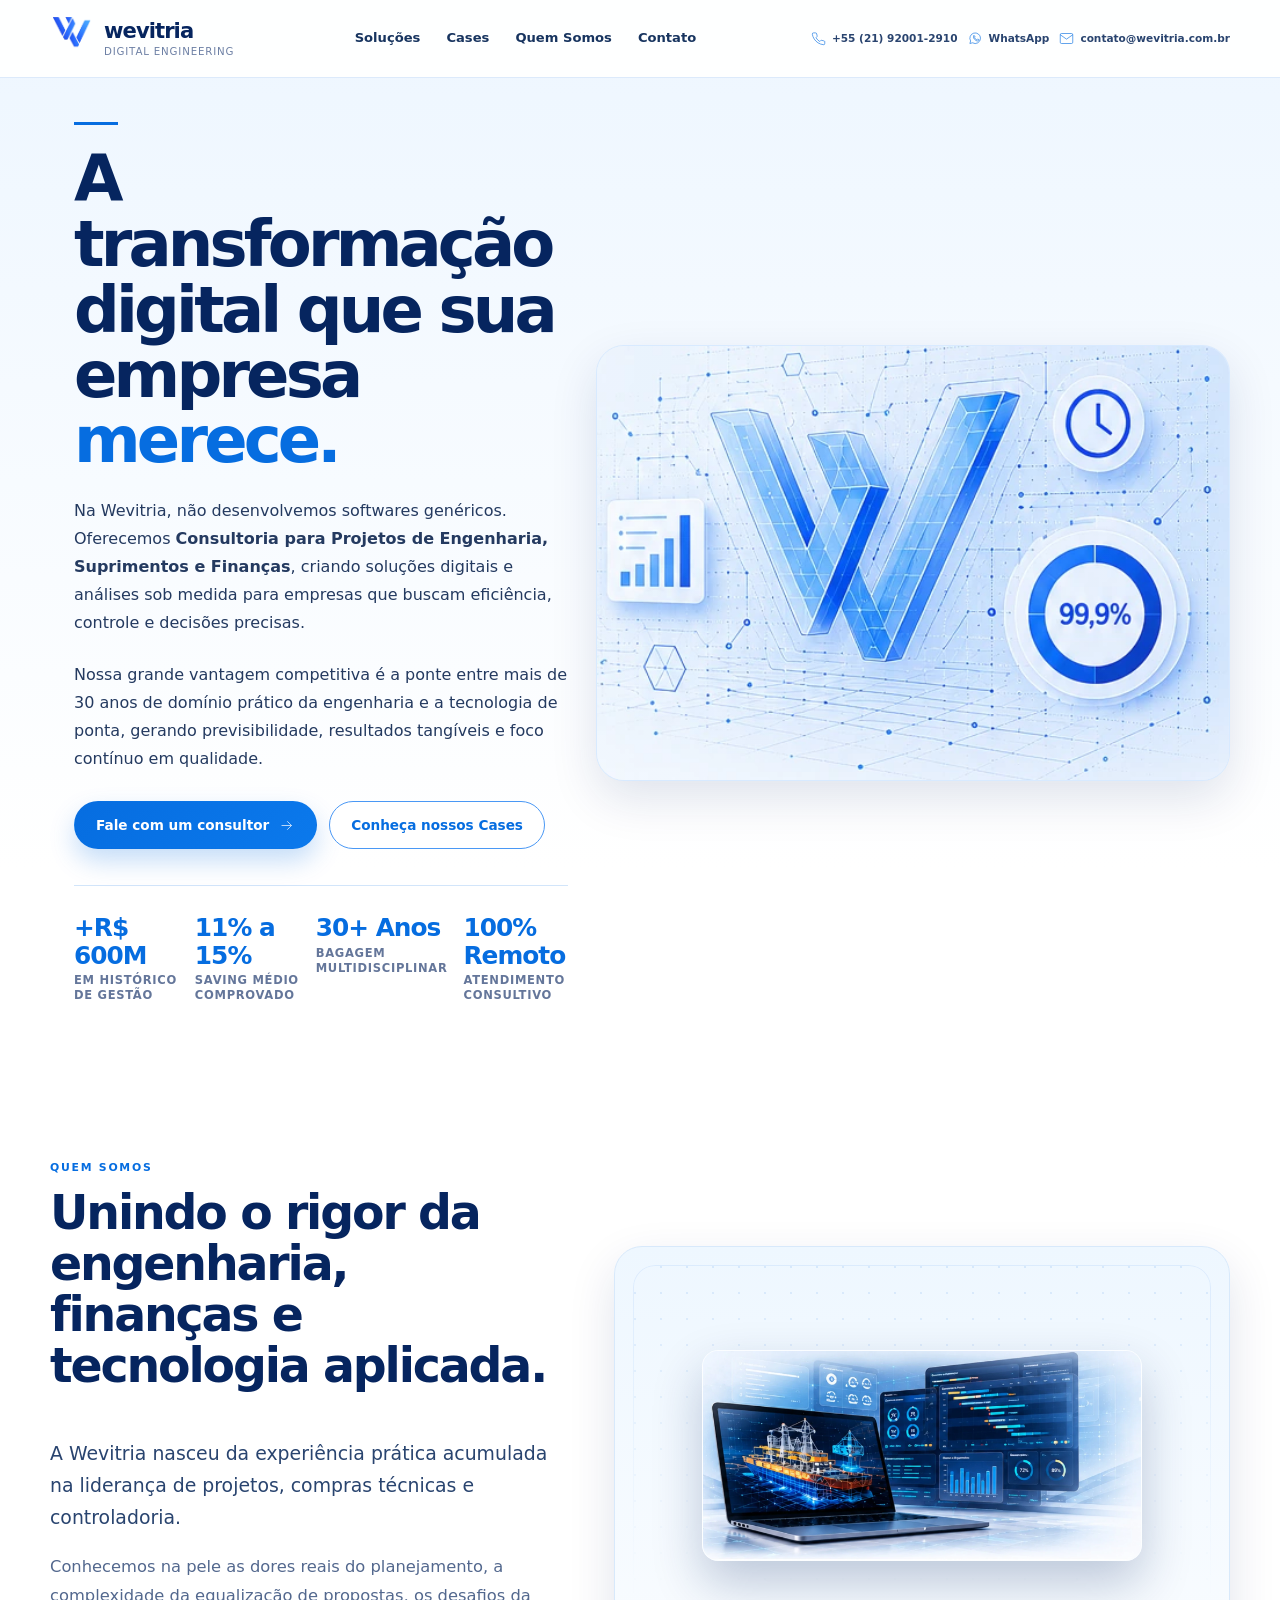
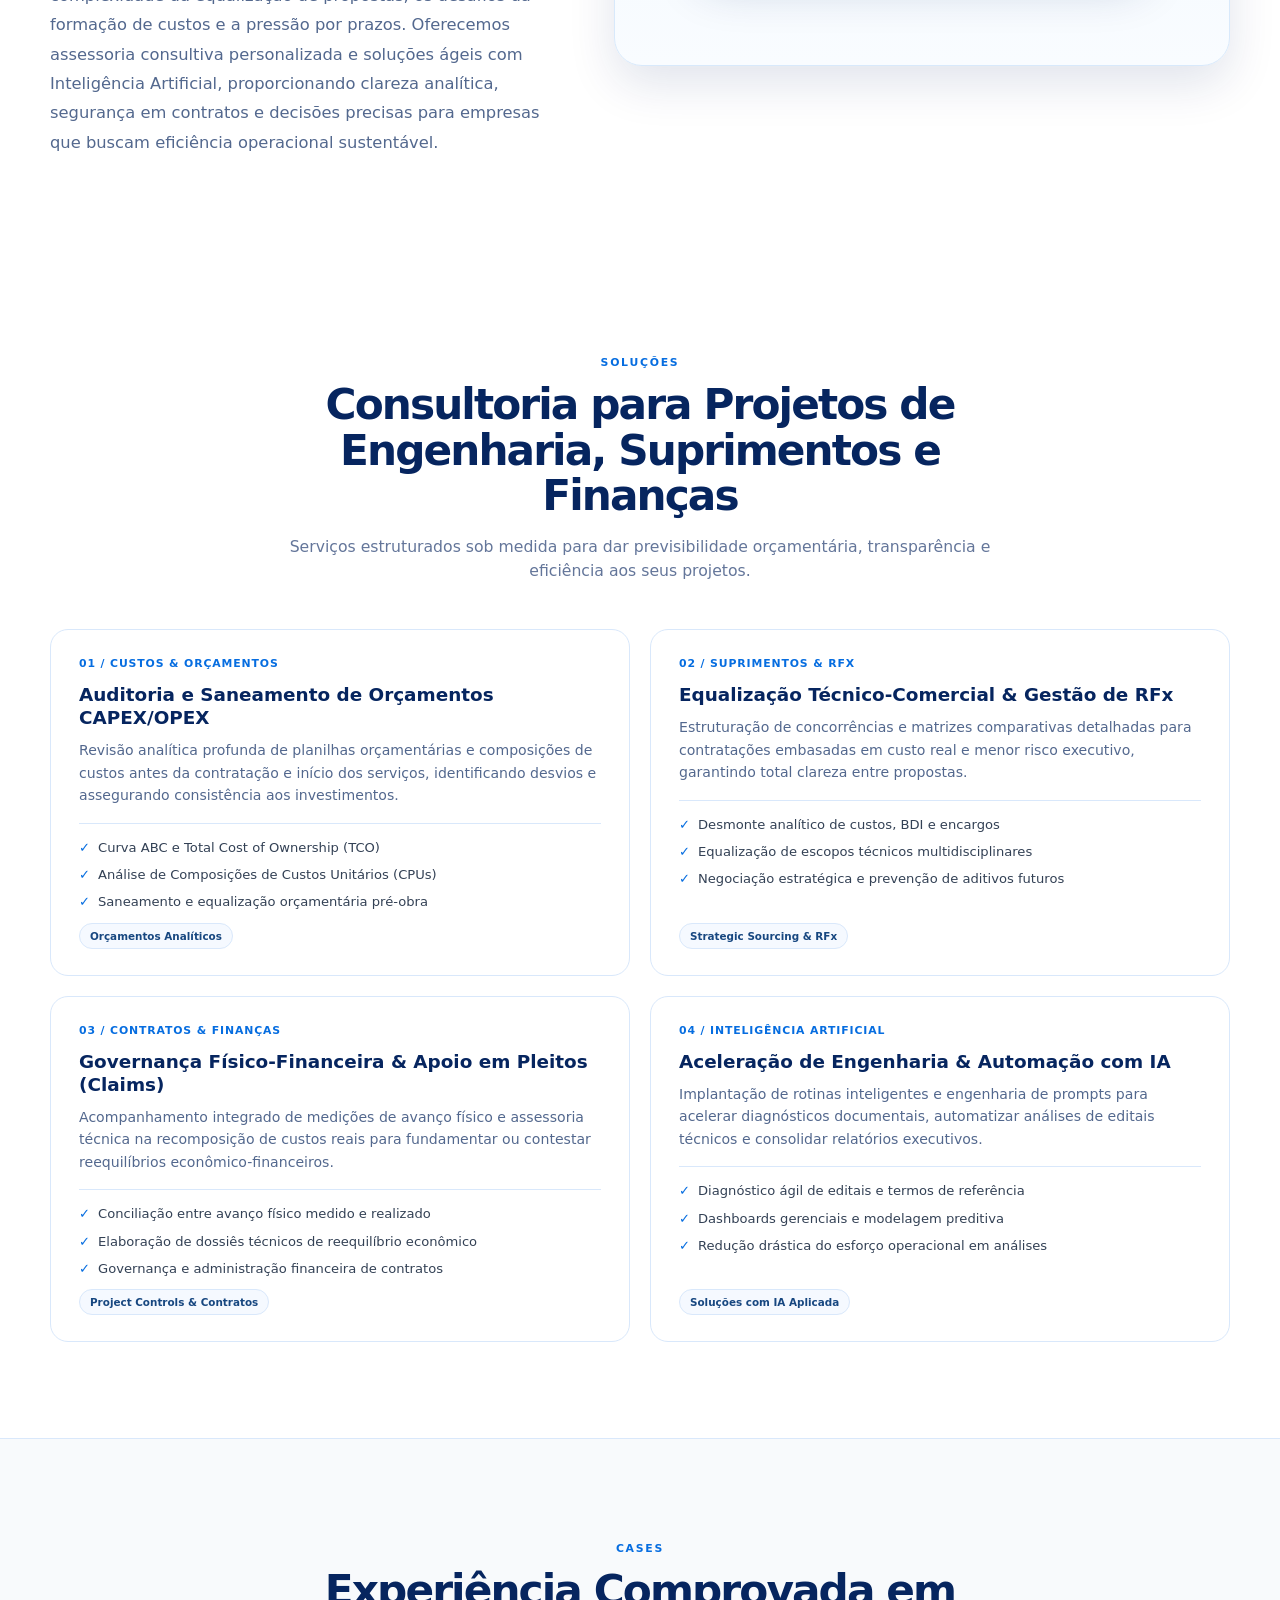
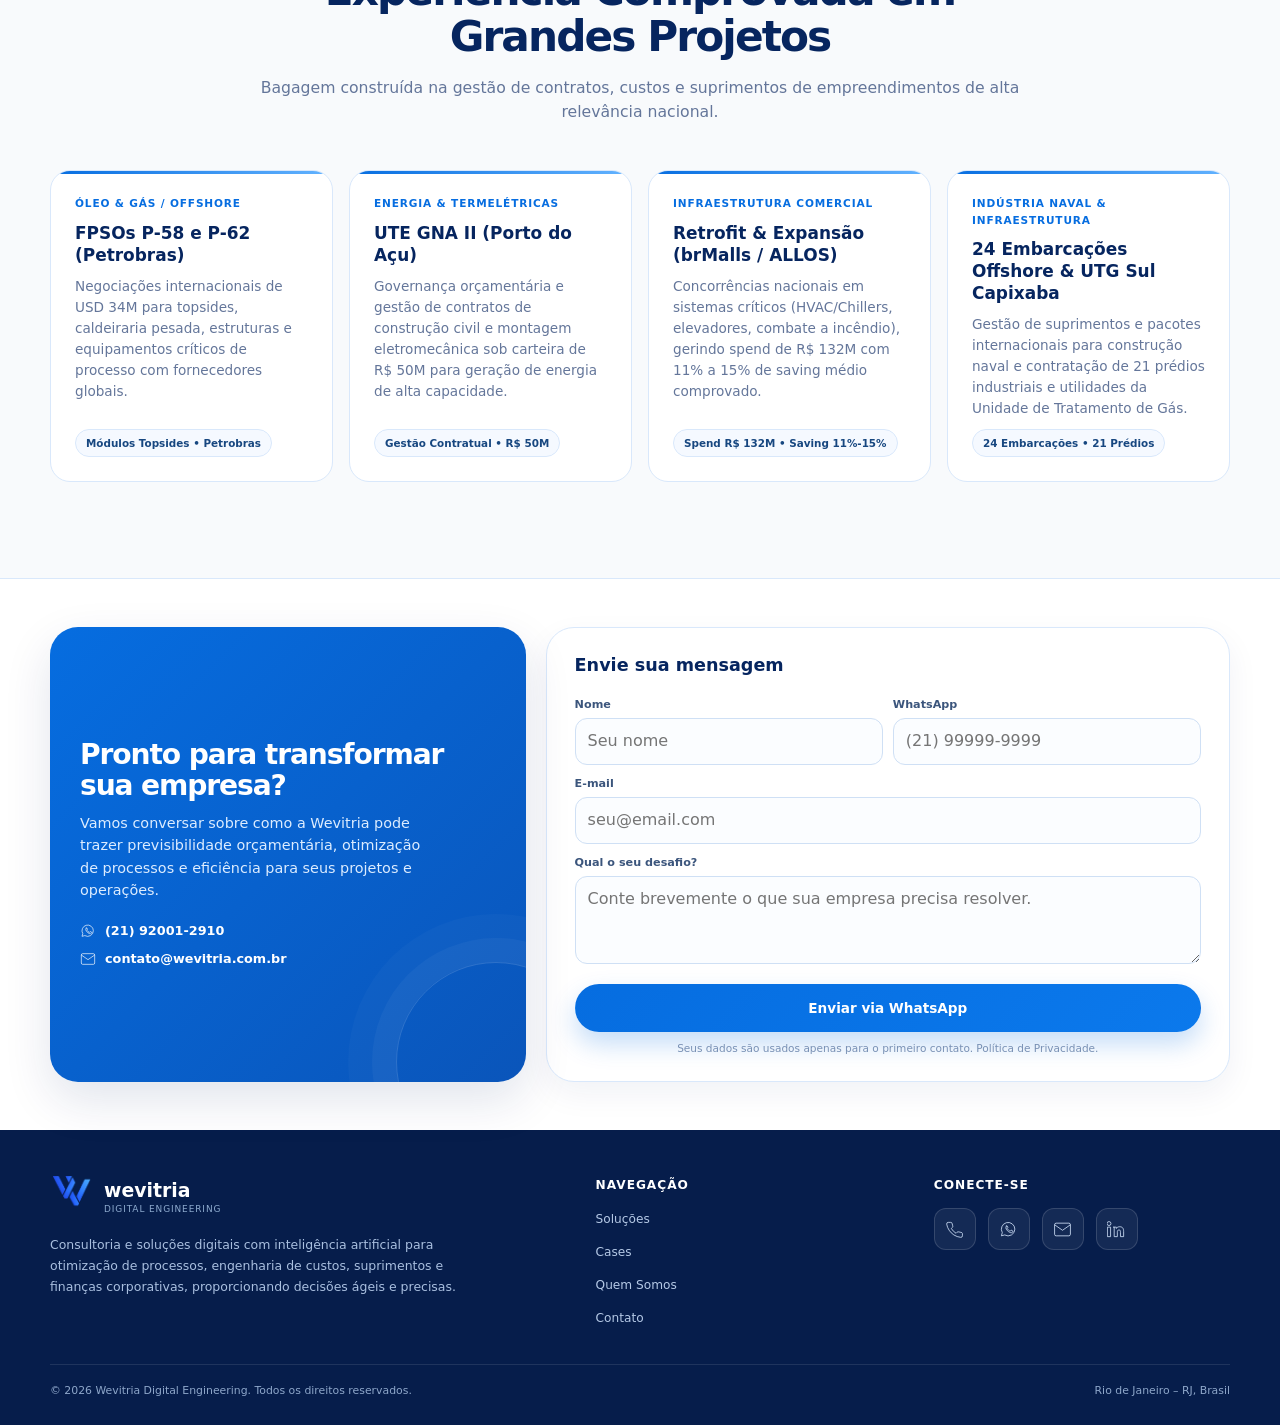
==== commit 76a542b0: "Atualiza index.html: Consultoria para Projetos de Engenharia, Suprimentos e Financas (Opcao B)" ====
--- a/index.html
+++ b/index.html
@@ -1,31 +1,31 @@
-<!doctype html>
+<!DOCTYPE html>
 <html lang="pt-BR">
 <head>
-  <meta charset="UTF-8">
+  <meta http-equiv="Content-Type" content="text/html; charset=UTF-8">
   <meta name="viewport" content="width=device-width, initial-scale=1.0">
   <meta name="theme-color" content="#066DE0">
-  <meta name="description" content="Wevitria — soluções digitais para engenharia, dados e inteligência artificial aplicados ao negócio.">
-  <meta property="og:title" content="Wevitria | Digital Engineering">
-  <meta property="og:description" content="Engenharia, pessoas e tecnologia caminhando juntas.">
+  <meta name="description" content="Wevitria — Consultoria para Projetos de Engenharia, Suprimentos e Finanças, com soluções analíticas e Inteligência Artificial aplicada.">
+  <meta property="og:title" content="Wevitria | Consultoria para Projetos de Engenharia, Suprimentos e Finanças">
+  <meta property="og:description" content="Previsibilidade, eficiência e inteligência analítica em custos, suprimentos estratégicos e gestão financeira. Mais de R$ 600M em histórico de gestão.">
   <meta property="og:type" content="website">
-  <title>wevitria | Digital Engineering</title>
+  <title>Wevitria | Consultoria para Projetos de Engenharia, Suprimentos e Finanças</title>
   <link rel="stylesheet" href="assets/css/style.css">
   <link rel="canonical" href="https://wevitria.com.br/">
   <meta name="robots" content="index, follow">
-  <link rel="icon" href="assets/images/favicon.ico" sizes="any">
-  <link rel="icon" type="image/png" sizes="32x32" href="assets/images/favicon-32.png">
-  <link rel="apple-touch-icon" href="assets/images/apple-touch-icon.png">
-  <link rel="manifest" href="/manifest.json">
+  <link rel="icon" href="https://wevitria.com.br/assets/images/favicon.ico" sizes="any">
+  <link rel="icon" type="image/png" sizes="32x32" href="https://wevitria.com.br/assets/images/favicon-32.png">
+  <link rel="apple-touch-icon" href="https://wevitria.com.br/assets/images/apple-touch-icon.png">
+  <link rel="manifest" href="https://wevitria.com.br/manifest.json">
   <meta property="og:locale" content="pt_BR">
   <meta property="og:url" content="https://wevitria.com.br/">
   <meta property="og:image" content="https://wevitria.com.br/assets/images/hero.webp">
-  <meta property="og:image:alt" content="Wevitria — Digital Engineering">
+  <meta property="og:image:alt" content="Wevitria — Consultoria para Projetos de Engenharia, Suprimentos e Finanças">
   <meta property="og:image:type" content="image/webp">
   <meta property="og:image:width" content="545">
   <meta property="og:image:height" content="375">
   <meta name="twitter:card" content="summary_large_image">
-  <meta name="twitter:title" content="Wevitria | Digital Engineering">
-  <meta name="twitter:description" content="Soluções digitais de engenharia e tecnologia para seu negócio.">
+  <meta name="twitter:title" content="Wevitria | Consultoria para Projetos de Engenharia, Suprimentos e Finanças">
+  <meta name="twitter:description" content="Consultoria especializada em Engenharia, Suprimentos, Finanças Corporativas e Inteligência Artificial Aplicada.">
   <meta name="twitter:image" content="https://wevitria.com.br/assets/images/hero.webp">
   <!-- Google tag (gtag.js) -->
   <script async src="https://www.googletagmanager.com/gtag/js?id=G-YCBYRP9P56"></script>
@@ -54,73 +54,455 @@
     }]
   }
   </script>
+  <link rel="stylesheet" href="assets/css/mobile-nav.css">
+
+  <style>
+    /* Estilos refinados no design system da Opção B */
+    .proof-strip {
+      display: grid;
+      grid-template-columns: repeat(4, 1fr);
+      gap: 16px;
+      margin-top: 36px;
+      padding-top: 28px;
+      border-top: 1px solid rgba(6, 109, 224, 0.18);
+    }
+    .proof-cell {
+      display: flex;
+      flex-direction: column;
+      gap: 4px;
+    }
+    .proof-num {
+      font-size: 1.55rem;
+      font-weight: 850;
+      color: var(--blue);
+      letter-spacing: -0.04em;
+      line-height: 1.1;
+    }
+    .proof-lbl {
+      font-size: 0.72rem;
+      font-weight: 750;
+      text-transform: uppercase;
+      letter-spacing: 0.06em;
+      color: var(--muted);
+      line-height: 1.35;
+    }
+
+    /* Cards da Seção Soluções com a linguagem de design da Opção B */
+    .services-grid-opb {
+      display: grid;
+      grid-template-columns: repeat(2, 1fr);
+      gap: 20px;
+      margin-top: 28px;
+    }
+    .service-card-opb {
+      background: #fff;
+      border: 1px solid var(--line);
+      border-radius: 18px;
+      padding: 26px 28px;
+      display: flex;
+      flex-direction: column;
+      gap: 10px;
+      transition: transform 0.2s, box-shadow 0.2s;
+    }
+    .service-card-opb:hover {
+      transform: translateY(-2px);
+      box-shadow: 0 12px 28px rgba(6, 37, 95, 0.08);
+      border-color: #bad8fc;
+    }
+    .service-tag-opb {
+      font-size: 0.68rem;
+      font-weight: 850;
+      letter-spacing: 0.08em;
+      text-transform: uppercase;
+      color: var(--blue);
+    }
+    .service-card-opb h3 {
+      font-size: 1.15rem;
+      font-weight: 800;
+      color: var(--navy);
+      line-height: 1.25;
+    }
+    .service-card-opb p {
+      font-size: 0.88rem;
+      color: #53688e;
+      line-height: 1.6;
+    }
+    .service-list-opb {
+      list-style: none;
+      padding: 0;
+      margin: 6px 0 0;
+      border-top: 1px solid var(--line);
+      padding-top: 14px;
+      display: flex;
+      flex-direction: column;
+      gap: 7px;
+    }
+    .service-list-opb li {
+      font-size: 0.82rem;
+      color: #334155;
+      display: flex;
+      align-items: center;
+      gap: 8px;
+    }
+    .service-list-opb li::before {
+      content: "✓";
+      color: var(--blue);
+      font-weight: 800;
+    }
+    .service-badge-opb {
+      display: inline-flex;
+      align-self: flex-start;
+      margin-top: auto;
+      padding: 4px 10px;
+      border-radius: 999px;
+      background: var(--soft);
+      border: 1px solid #d9e8fb;
+      font-size: 0.65rem;
+      font-weight: 800;
+      color: #174780;
+    }
+
+    /* Cases com borda superior e badges refinadas */
+    .cases-grid {
+      display: grid;
+      grid-template-columns: repeat(4, 1fr);
+      gap: 16px;
+    }
+    .case-card {
+      background: #fff;
+      border: 1px solid var(--line);
+      border-radius: 20px;
+      padding: 24px;
+      display: flex;
+      flex-direction: column;
+      gap: 10px;
+      position: relative;
+      overflow: hidden;
+      transition: transform 0.2s, box-shadow 0.2s;
+    }
+    .case-card:hover {
+      transform: translateY(-3px);
+      box-shadow: var(--shadow);
+      border-color: #abcffb;
+    }
+    .case-card::before {
+      content: "";
+      position: absolute;
+      top: 0; left: 0; right: 0;
+      height: 3px;
+      background: linear-gradient(90deg, var(--blue), var(--cyan));
+    }
+    .case-tag {
+      font-size: 0.66rem;
+      font-weight: 850;
+      text-transform: uppercase;
+      letter-spacing: 0.08em;
+      color: var(--blue);
+    }
+    .case-card h3 {
+      font-size: 1.06rem;
+      font-weight: 800;
+      color: var(--navy);
+      line-height: 1.3;
+    }
+    .case-card p {
+      font-size: 0.85rem;
+      color: var(--muted);
+      line-height: 1.55;
+    }
+    .case-badge {
+      display: inline-flex;
+      align-self: flex-start;
+      margin-top: auto;
+      padding: 5px 10px;
+      border-radius: 999px;
+      background: var(--soft);
+      border: 1px solid #d9e8fb;
+      font-size: 0.65rem;
+      font-weight: 800;
+      color: #174780;
+    }
+
+    @media (max-width: 900px) {
+      .proof-strip {
+        grid-template-columns: repeat(2, 1fr);
+      }
+      .services-grid-opb {
+        grid-template-columns: 1fr;
+      }
+      .cases-grid {
+        grid-template-columns: repeat(2, 1fr);
+      }
+    }
+    @media (max-width: 600px) {
+      .proof-strip {
+        grid-template-columns: 1fr 1fr;
+        gap: 12px;
+      }
+      .cases-grid {
+        grid-template-columns: 1fr;
+      }
+    }
+  </style>
 </head>
 <body>
   <a class="skip" href="#conteudo">Pular para o conteúdo</a>
-  <header class="site-header" id="main-header">
+  <header class="site-header scrolled" id="main-header">
     <div class="container header-inner">
       <a class="brand" href="#topo" aria-label="wevitria — início">
         <img src="assets/images/logo.webp" alt="Logo Wevitria" width="647" height="764" decoding="async">
         <span class="brand-copy"><strong>wevitria</strong><span>Digital Engineering</span></span>
       </a>
-      <nav class="main-nav" id="main-nav" aria-label="Navegação principal">
+      <nav class="main-nav" id="main-nav" aria-label="Navegação principal" aria-hidden="false">
         <ul>
           <li><a href="#solucoes">Soluções</a></li>
+          <li><a href="#cases">Cases</a></li>
           <li><a href="#quem-somos">Quem Somos</a></li>
           <li><a href="#contato">Contato</a></li>
         </ul>
       </nav>
       <div class="header-contact" aria-label="Contatos">
-        <a href="tel:+5521920012910" title="Telefone"><svg viewBox="0 0 24 24" fill="none" stroke="currentColor" aria-hidden="true" focusable="false"><path d="M22 16.92v3a2 2 0 0 1-2.18 2 19.8 19.8 0 0 1-8.63-3.07 19.5 19.5 0 0 1-6-6A19.8 19.8 0 0 1 2.12 5.2 2 2 0 0 1 4.11 3h3a2 2 0 0 1 2 1.72c.12.9.33 1.78.62 2.63a2 2 0 0 1-.45 2.11L8 10.73a16 16 0 0 0 6 6l1.27-1.27a2 2 0 0 1 2.11-.45c.85.29 1.73.5 2.63.62A2 2 0 0 1 22 16.92z"/></svg>+55 (21) 92001-2910</a>
-        <a href="https://api.whatsapp.com/send?phone=5521920012910&text=Ol%C3%A1%2C%20gostaria%20de%20mais%20informa%C3%A7%C3%B5es" target="_blank" rel="noopener noreferrer" title="WhatsApp"><svg viewBox="0 0 24 24" fill="none" stroke="currentColor" aria-hidden="true" focusable="false"><path d="M20 11.5a8.5 8.5 0 0 1-12.8 7.37L3 20l1.18-4.07A8.5 8.5 0 1 1 20 11.5Z"/><path d="M8.7 7.8c.2-.45.42-.46.78-.46h.5c.18 0 .4.08.5.38l.65 1.55c.1.23.06.42-.08.6l-.45.55c-.12.15-.2.3-.08.52.2.38.7 1.13 1.45 1.82.87.8 1.6 1.05 1.95 1.2.22.1.35.08.48-.08l.7-.83c.14-.17.32-.2.55-.1l1.47.7c.24.12.4.18.46.3.06.12.06.67-.16 1.13-.22.46-1.04.88-1.44.94-.37.06-.85.09-1.38-.08-.32-.1-.73-.24-1.25-.48-2.2-.95-3.64-3.1-3.75-3.25-.1-.14-.9-1.2-.9-2.3 0-1.1.56-1.64.8-1.89Z"/></svg>WhatsApp</a>
-        <a href="mailto:contato@wevitria.com.br" title="E-mail"><svg viewBox="0 0 24 24" fill="none" stroke="currentColor" aria-hidden="true" focusable="false"><path d="M4 4h16a2 2 0 0 1 2 2v12a2 2 0 0 1-2 2H4a2 2 0 0 1-2-2V6a2 2 0 0 1 2-2Z"/><path d="m22 6-10 7L2 6"/></svg>contato@wevitria.com.br</a>
-      </div>
-      <button class="menu-toggle" id="menu-toggle" type="button" aria-label="Abrir menu" aria-expanded="false" aria-controls="main-nav"><svg width="20" height="20" viewBox="0 0 24 24" fill="none" stroke="currentColor" stroke-width="2" aria-hidden="true" focusable="false"><path d="M4 6h16M4 12h16M4 18h16"/></svg></button>
+        <a href="tel:+5521920012910" title="Telefone">
+          <svg viewBox="0 0 24 24" fill="none" stroke="currentColor" aria-hidden="true" focusable="false"><path d="M22 16.92v3a2 2 0 0 1-2.18 2 19.8 19.8 0 0 1-8.63-3.07 19.5 19.5 0 0 1-6-6A19.8 19.8 0 0 1 2.12 5.2 2 2 0 0 1 4.11 3h3a2 2 0 0 1 2 1.72c.12.9.33 1.78.62 2.63a2 2 0 0 1-.45 2.11L8 10.73a16 16 0 0 0 6 6l1.27-1.27a2 2 0 0 1 2.11-.45c.85.29 1.73.5 2.63.62A2 2 0 0 1 22 16.92z"></path></svg>+55 (21) 92001-2910
+        </a>
+        <a href="https://api.whatsapp.com/send?phone=5521920012910&amp;text=Ol%C3%A1%2C%20gostaria%20de%20mais%20informa%C3%A7%C3%B5es" target="_blank" rel="noopener noreferrer" title="WhatsApp">
+          <svg viewBox="0 0 24 24" fill="none" stroke="currentColor" aria-hidden="true" focusable="false"><path d="M20 11.5a8.5 8.5 0 0 1-12.8 7.37L3 20l1.18-4.07A8.5 8.5 0 1 1 20 11.5Z"></path><path d="M8.7 7.8c.2-.45.42-.46.78-.46h.5c.18 0 .4.08.5.38l.65 1.55c.1.23.06.42-.08.6l-.45.55c-.12.15-.2.3-.08.52.2.38.7 1.13 1.45 1.82.87.8 1.6 1.05 1.95 1.2.22.1.35.08.48-.08l.7-.83c.14-.17.32-.2.55-.1l1.47.7c.24.12.4.18.46.3.06.12.06.67-.16 1.13-.22.46-1.04.88-1.44.94-.37.06-.85.09-1.38-.08-.32-.1-.73-.24-1.25-.48-2.2-.95-3.64-3.1-3.75-3.25-.1-.14-.9-1.2-.9-2.3 0-1.1.56-1.64.8-1.89Z"></path></svg>WhatsApp
+        </a>
+        <a href="mailto:contato@wevitria.com.br" title="E-mail">
+          <svg viewBox="0 0 24 24" fill="none" stroke="currentColor" aria-hidden="true" focusable="false"><path d="M4 4h16a2 2 0 0 1 2 2v12a2 2 0 0 1-2 2H4a2 2 0 0 1-2-2V6a2 2 0 0 1 2-2Z"></path><path d="m22 6-10 7L2 6"></path></svg>contato@wevitria.com.br
+        </a>
+      </div>
+      <button class="menu-toggle" id="menu-toggle" type="button" aria-label="Abrir menu" aria-expanded="false" aria-controls="main-nav"><svg width="20" height="20" viewBox="0 0 24 24" fill="none" stroke="currentColor" stroke-width="2" aria-hidden="true" focusable="false"><path d="M4 6h16M4 12h16M4 18h16"></path></svg></button>
     </div>
   </header>
+
   <main id="conteudo">
+    <!-- HERO SECTION -->
     <section class="hero" id="topo">
       <div class="container hero-grid">
-        <div class="hero-copy reveal">
+        <div class="hero-copy reveal pending visible">
           <h1>A transformação digital que sua empresa <span class="accent">merece.</span></h1>
-          <p class="hero-lead">Na Wevitria, não desenvolvemos softwares genéricos. Criamos soluções digitais sob medida para empresas que enfrentam a complexidade de gerenciar projetos, analisar orçamentos técnicos e otimizar processos.</p>
-          <p class="hero-lead">Nossa grande vantagem competitiva é a ponte entre o domínio prático da engenharia e a tecnologia de ponta.</p>
-          <div class="hero-actions"><a class="btn btn-primary" href="#contato">Entre em contato <svg viewBox="0 0 24 24" fill="none" stroke="currentColor" aria-hidden="true" focusable="false"><path d="M5 12h14M13 6l6 6-6 6"/></svg></a><a class="btn btn-outline" href="#solucoes">Conheça as soluções</a></div>
-        </div>
-        <div class="hero-visual reveal" aria-label="Visual tecnológico Wevitria"><img src="assets/images/hero.webp" alt="Visual tecnológico da Wevitria com a marca, dados e indicador 99,9%" loading="eager" width="1024" height="1024"></div>
+          <p class="hero-lead">Na Wevitria, não desenvolvemos softwares genéricos. Oferecemos <strong>Consultoria para Projetos de Engenharia, Suprimentos e Finanças</strong>, criando soluções digitais e análises sob medida para empresas que buscam eficiência, controle e decisões precisas.</p>
+          <p class="hero-lead">Nossa grande vantagem competitiva é a ponte entre mais de 30 anos de domínio prático da engenharia e a tecnologia de ponta, gerando previsibilidade, resultados tangíveis e foco contínuo em qualidade.</p>
+          <div class="hero-actions">
+            <a class="btn btn-primary" href="#contato">Fale com um consultor <svg viewBox="0 0 24 24" fill="none" stroke="currentColor" aria-hidden="true" focusable="false"><path d="M5 12h14M13 6l6 6-6 6"></path></svg></a>
+            <a class="btn btn-outline" href="#cases">Conheça nossos Cases</a>
+          </div>
+
+          <!-- Barra de Métricas Integrada (Opção B) -->
+          <div class="proof-strip">
+            <div class="proof-cell">
+              <span class="proof-num">+R$ 600M</span>
+              <span class="proof-lbl">Em Histórico de Gestão</span>
+            </div>
+            <div class="proof-cell">
+              <span class="proof-num">11% a 15%</span>
+              <span class="proof-lbl">Saving Médio Comprovado</span>
+            </div>
+            <div class="proof-cell">
+              <span class="proof-num">30+ Anos</span>
+              <span class="proof-lbl">Bagagem Multidisciplinar</span>
+            </div>
+            <div class="proof-cell">
+              <span class="proof-num">100% Remoto</span>
+              <span class="proof-lbl">Atendimento Consultivo</span>
+            </div>
+          </div>
+        </div>
+        <div class="hero-visual reveal pending visible" aria-label="Visual tecnológico Wevitria">
+          <img src="assets/images/hero.webp" alt="Visual tecnológico da Wevitria com a marca, dados e indicador 99,9%" loading="eager" width="1024" height="1024">
+        </div>
       </div>
     </section>
+
+    <!-- QUEM SOMOS SECTION -->
     <section class="section" id="quem-somos">
-      <div class="container about-grid">
-        <div class="about-copy reveal">
-          <div class="section-heading"><span class="eyebrow">Quem somos</span><h2>Desenvolvendo soluções digitais em engenharia e tecnologia para seu negócio.</h2></div>
-          <p class="lead">A Wevitria nasceu da inquietação de quem viveu as dores dos processos de engenharia.</p>
-          <p>Conhecemos as dificuldades do planejamento, os desafios dos custos, as pressões dos cronogramas e as exigências da produção. Por isso interpretamos e criamos soluções digitais, ágeis e de impacto que tornam a gestão mais simples, fluida e eficiente.</p>
-        </div>
-        <div class="about-visual reveal" aria-label="Wevitria aplicando engenharia e inteligência artificial">
-          <div class="about-photo"><img src="assets/images/quem-somos.webp" alt="Soluções digitais da Wevitria para engenharia, dados e inteligência artificial" width="1536" height="733" loading="lazy" decoding="async"></div>
+      <div class="container">
+        <div class="about-grid">
+          <div class="about-copy reveal pending visible">
+            <div class="section-heading"><span class="eyebrow">Quem somos</span><h2>Unindo o rigor da engenharia, finanças e tecnologia aplicada.</h2></div>
+            <p class="lead">A Wevitria nasceu da experiência prática acumulada na liderança de projetos, compras técnicas e controladoria.</p>
+            <p>Conhecemos na pele as dores reais do planejamento, a complexidade da equalização de propostas, os desafios da formação de custos e a pressão por prazos. Oferecemos assessoria consultiva personalizada e soluções ágeis com Inteligência Artificial, proporcionando clareza analítica, segurança em contratos e decisões precisas para empresas que buscam eficiência operacional sustentável.</p>
+          </div>
+          <div class="about-visual reveal pending visible" aria-label="Wevitria aplicando engenharia e inteligência artificial">
+            <div class="about-photo"><img src="assets/images/quem-somos.webp" alt="Soluções digitais da Wevitria para engenharia, dados e inteligência artificial" width="1536" height="733" loading="lazy" decoding="async"></div>
+          </div>
         </div>
       </div>
     </section>
+
+    <!-- SOLUÇÕES: CONSULTORIA PARA PROJETOS DE ENGENHARIA, SUPRIMENTOS E FINANÇAS -->
     <section class="section" id="solucoes">
       <div class="container">
-        <div class="section-heading center reveal"><span class="eyebrow">Soluções</span><h2>Tecnologia e engenharia trabalhando juntas.</h2><p>Do dado ao processo, do processo à decisão: soluções digitais pensadas para a realidade da engenharia.</p></div>
-        <div class="solution-grid solution-grid-integrated">
-          <article class="solution-card reveal"><span class="number">01 / CUSTOS</span><h3>Engenharia de Custos Digital</h3><p>Orçamentos precisos e análises inteligentes.</p><span class="solution-service">Orçamentos Técnicos</span></article>
-          <article class="solution-card reveal"><span class="number">02 / PLANEJAMENTO</span><h3>Planejamento e Project Controls</h3><p>Cronogramas confiáveis e gestão integrada.</p><span class="solution-service">Planejamento e PCP · Project Controls</span></article>
-          <article class="solution-card reveal"><span class="number">03 / DADOS</span><h3>Dashboards e Inteligência de Dados</h3><p>Informações claras para decisões rápidas.</p><span class="solution-service">Soluções Digitais</span></article>
-          <article class="solution-card reveal"><span class="number">04 / DIGITAL</span><h3>Inovação e Engenharia Digital</h3><p>Tecnologias modernas aplicadas à engenharia.</p><span class="solution-service">Soluções Digitais</span></article>
+        <div class="section-heading center reveal pending visible">
+          <span class="eyebrow">Soluções</span>
+          <h2>Consultoria para Projetos de Engenharia, Suprimentos e Finanças</h2>
+          <p>Serviços estruturados sob medida para dar previsibilidade orçamentária, transparência e eficiência aos seus projetos.</p>
+        </div>
+
+        <div class="services-grid-opb">
+          <!-- 01 / CUSTOS & ORÇAMENTOS -->
+          <article class="service-card-opb reveal pending visible">
+            <span class="service-tag-opb">01 / CUSTOS & ORÇAMENTOS</span>
+            <h3>Auditoria e Saneamento de Orçamentos CAPEX/OPEX</h3>
+            <p>Revisão analítica profunda de planilhas orçamentárias e composições de custos antes da contratação e início dos serviços, identificando desvios e assegurando consistência aos investimentos.</p>
+            <ul class="service-list-opb">
+              <li>Curva ABC e Total Cost of Ownership (TCO)</li>
+              <li>Análise de Composições de Custos Unitários (CPUs)</li>
+              <li>Saneamento e equalização orçamentária pré-obra</li>
+            </ul>
+            <span class="service-badge-opb">Orçamentos Analíticos</span>
+          </article>
+
+          <!-- 02 / SUPRIMENTOS & RFX -->
+          <article class="service-card-opb reveal pending visible">
+            <span class="service-tag-opb">02 / SUPRIMENTOS & RFX</span>
+            <h3>Equalização Técnico-Comercial & Gestão de RFx</h3>
+            <p>Estruturação de concorrências e matrizes comparativas detalhadas para contratações embasadas em custo real e menor risco executivo, garantindo total clareza entre propostas.</p>
+            <ul class="service-list-opb">
+              <li>Desmonte analítico de custos, BDI e encargos</li>
+              <li>Equalização de escopos técnicos multidisciplinares</li>
+              <li>Negociação estratégica e prevenção de aditivos futuros</li>
+            </ul>
+            <span class="service-badge-opb">Strategic Sourcing & RFx</span>
+          </article>
+
+          <!-- 03 / CONTRATOS & FINANÇAS -->
+          <article class="service-card-opb reveal pending visible">
+            <span class="service-tag-opb">03 / CONTRATOS & FINANÇAS</span>
+            <h3>Governança Físico-Financeira & Apoio em Pleitos (Claims)</h3>
+            <p>Acompanhamento integrado de medições de avanço físico e assessoria técnica na recomposição de custos reais para fundamentar ou contestar reequilíbrios econômico-financeiros.</p>
+            <ul class="service-list-opb">
+              <li>Conciliação entre avanço físico medido e realizado</li>
+              <li>Elaboração de dossiês técnicos de reequilíbrio econômico</li>
+              <li>Governança e administração financeira de contratos</li>
+            </ul>
+            <span class="service-badge-opb">Project Controls & Contratos</span>
+          </article>
+
+          <!-- 04 / INTELIGÊNCIA ARTIFICIAL -->
+          <article class="service-card-opb reveal pending visible">
+            <span class="service-tag-opb">04 / INTELIGÊNCIA ARTIFICIAL</span>
+            <h3>Aceleração de Engenharia & Automação com IA</h3>
+            <p>Implantação de rotinas inteligentes e engenharia de prompts para acelerar diagnósticos documentais, automatizar análises de editais técnicos e consolidar relatórios executivos.</p>
+            <ul class="service-list-opb">
+              <li>Diagnóstico ágil de editais e termos de referência</li>
+              <li>Dashboards gerenciais e modelagem preditiva</li>
+              <li>Redução drástica do esforço operacional em análises</li>
+            </ul>
+            <span class="service-badge-opb">Soluções com IA Aplicada</span>
+          </article>
         </div>
       </div>
     </section>
+
+    <!-- CASES E PORTFÓLIO DE PESO (OPÇÃO B COM BADGES) -->
+    <section class="section soft" id="cases" style="background-color: #f8fafc; border-top: 1px solid var(--line); border-bottom: 1px solid var(--line);">
+      <div class="container">
+        <div class="section-heading center reveal pending visible">
+          <span class="eyebrow">Cases</span>
+          <h2>Experiência Comprovada em Grandes Projetos</h2>
+          <p>Bagagem construída na gestão de contratos, custos e suprimentos de empreendimentos de alta relevância nacional.</p>
+        </div>
+        <div class="cases-grid">
+          <article class="case-card reveal pending visible">
+            <span class="case-tag">Óleo & Gás / Offshore</span>
+            <h3>FPSOs P-58 e P-62 (Petrobras)</h3>
+            <p>Negociações internacionais de USD 34M para topsides, caldeiraria pesada, estruturas e equipamentos críticos de processo com fornecedores globais.</p>
+            <span class="case-badge">Módulos Topsides • Petrobras</span>
+          </article>
+          <article class="case-card reveal pending visible">
+            <span class="case-tag">Energia & Termelétricas</span>
+            <h3>UTE GNA II (Porto do Açu)</h3>
+            <p>Governança orçamentária e gestão de contratos de construção civil e montagem eletromecânica sob carteira de R$ 50M para geração de energia de alta capacidade.</p>
+            <span class="case-badge">Gestão Contratual • R$ 50M</span>
+          </article>
+          <article class="case-card reveal pending visible">
+            <span class="case-tag">Infraestrutura Comercial</span>
+            <h3>Retrofit & Expansão (brMalls / ALLOS)</h3>
+            <p>Concorrências nacionais em sistemas críticos (HVAC/Chillers, elevadores, combate a incêndio), gerindo spend de R$ 132M com 11% a 15% de saving médio comprovado.</p>
+            <span class="case-badge">Spend R$ 132M • Saving 11%-15%</span>
+          </article>
+          <article class="case-card reveal pending visible">
+            <span class="case-tag">Indústria Naval & Infraestrutura</span>
+            <h3>24 Embarcações Offshore & UTG Sul Capixaba</h3>
+            <p>Gestão de suprimentos e pacotes internacionais para construção naval e contratação de 21 prédios industriais e utilidades da Unidade de Tratamento de Gás.</p>
+            <span class="case-badge">24 Embarcações • 21 Prédios</span>
+          </article>
+        </div>
+      </div>
+    </section>
+
+    <!-- CONTATO SECTION -->
     <section class="section contact-section" id="contato">
       <div class="container contact-shell">
-        <div class="contact-panel reveal"><h2>Pronto para transformar sua empresa?</h2><p>Vamos conversar sobre como podemos simplificar, digitalizar e impulsionar seus resultados.</p><div class="contact-links"><a href="https://api.whatsapp.com/send?phone=5521920012910&text=Ol%C3%A1%2C%20gostaria%20de%20mais%20informa%C3%A7%C3%B5es" target="_blank" rel="noopener noreferrer"><svg viewBox="0 0 24 24" fill="none" stroke="currentColor" aria-hidden="true" focusable="false"><path d="M20 11.5a8.5 8.5 0 0 1-12.8 7.37L3 20l1.18-4.07A8.5 8.5 0 1 1 20 11.5Z"/><path d="M8.7 7.8c.2-.45.42-.46.78-.46h.5c.18 0 .4.08.5.38l.65 1.55c.1.23.06.42-.08.6l-.45.55c-.12.15-.2.3-.08.52.2.38.7 1.13 1.45 1.82.87.8 1.6 1.05 1.95 1.2.22.1.35.08.48-.08l.7-.83c.14-.17.32-.2.55-.1l1.47.7c.24.12.4.18.46.3.06.12.06.67-.16 1.13-.22.46-1.04.88-1.44.94-.37.06-.85.09-1.38-.08-.32-.1-.73-.24-1.25-.48-2.2-.95-3.64-3.1-3.75-3.25-.1-.14-.9-1.2-.9-2.3 0-1.1.56-1.64.8-1.89Z"/></svg>(21) 92001-2910</a><a href="mailto:contato@wevitria.com.br"><svg viewBox="0 0 24 24" fill="none" stroke="currentColor" aria-hidden="true" focusable="false"><path d="M4 4h16a2 2 0 0 1 2 2v12a2 2 0 0 1-2 2H4a2 2 0 0 1-2-2V6a2 2 0 0 1 2-2Z"/><path d="m22 6-10 7L2 6"/></svg>contato@wevitria.com.br</a></div></div>
-        <div class="form-panel reveal"><h3>Envie sua mensagem</h3><form id="lead-form"><div class="form-grid"><div class="field"><label for="nome">Nome</label><input id="nome" name="nome" type="text" placeholder="Seu nome" autocomplete="name" required></div><div class="field"><label for="whatsapp">WhatsApp</label><input id="whatsapp" name="whatsapp" type="tel" placeholder="(21) 99999-9999" autocomplete="tel" required></div><div class="field full"><label for="email">E-mail</label><input id="email" name="email" type="email" placeholder="seu@email.com" autocomplete="email" required></div><div class="field full"><label for="desafio">Qual o seu desafio?</label><textarea id="desafio" name="desafio" placeholder="Conte brevemente o que sua empresa precisa resolver." required></textarea></div></div><button class="btn btn-primary form-submit" type="submit">Enviar via WhatsApp</button><p class="form-note">Seus dados são usados apenas para o primeiro contato. <a href="privacidade.html">Política de Privacidade</a>.</p><noscript><p class="form-fallback">O envio automático depende do JavaScript. <a href="https://api.whatsapp.com/send?phone=5521920012910&text=Ol%C3%A1%2C%20gostaria%20de%20mais%20informa%C3%A7%C3%B5es" target="_blank" rel="noopener noreferrer">Abrir WhatsApp</a></p></noscript></form></div>
+        <div class="contact-panel reveal pending visible">
+          <h2>Pronto para transformar sua empresa?</h2>
+          <p>Vamos conversar sobre como a Wevitria pode trazer previsibilidade orçamentária, otimização de processos e eficiência para seus projetos e operações.</p>
+          <div class="contact-links">
+            <a href="https://api.whatsapp.com/send?phone=5521920012910&amp;text=Ol%C3%A1%2C%20gostaria%20de%20mais%20informa%C3%A7%C3%B5es" target="_blank" rel="noopener noreferrer">
+              <svg viewBox="0 0 24 24" fill="none" stroke="currentColor" aria-hidden="true" focusable="false"><path d="M20 11.5a8.5 8.5 0 0 1-12.8 7.37L3 20l1.18-4.07A8.5 8.5 0 1 1 20 11.5Z"></path><path d="M8.7 7.8c.2-.45.42-.46.78-.46h.5c.18 0 .4.08.5.38l.65 1.55c.1.23.06.42-.08.6l-.45.55c-.12.15-.2.3-.08.52.2.38.7 1.13 1.45 1.82.87.8 1.6 1.05 1.95 1.2.22.1.35.08.48-.08l.7-.83c.14-.17.32-.2.55-.1l1.47.7c.24.12.4.18.46.3.06.12.06.67-.16 1.13-.22.46-1.04.88-1.44.94-.37.06-.85.09-1.38-.08-.32-.1-.73-.24-1.25-.48-2.2-.95-3.64-3.1-3.75-3.25-.1-.14-.9-1.2-.9-2.3 0-1.1.56-1.64.8-1.89Z"></path></svg>(21) 92001-2910
+            </a>
+            <a href="mailto:contato@wevitria.com.br">
+              <svg viewBox="0 0 24 24" fill="none" stroke="currentColor" aria-hidden="true" focusable="false"><path d="M4 4h16a2 2 0 0 1 2 2v12a2 2 0 0 1-2 2H4a2 2 0 0 1-2-2V6a2 2 0 0 1 2-2Z"></path><path d="m22 6-10 7L2 6"></path></svg>contato@wevitria.com.br
+            </a>
+          </div>
+        </div>
+        <div class="form-panel reveal pending visible">
+          <h3>Envie sua mensagem</h3>
+          <form id="lead-form">
+            <div class="form-grid">
+              <div class="field"><label for="nome">Nome</label><input id="nome" name="nome" type="text" placeholder="Seu nome" autocomplete="name" required=""></div>
+              <div class="field"><label for="whatsapp">WhatsApp</label><input id="whatsapp" name="whatsapp" type="tel" placeholder="(21) 99999-9999" autocomplete="tel" required=""></div>
+              <div class="field full"><label for="email">E-mail</label><input id="email" name="email" type="email" placeholder="seu@email.com" autocomplete="email" required=""></div>
+              <div class="field full"><label for="desafio">Qual o seu desafio?</label><textarea id="desafio" name="desafio" placeholder="Conte brevemente o que sua empresa precisa resolver." required=""></textarea></div>
+            </div>
+            <button class="btn btn-primary form-submit" type="submit">Enviar via WhatsApp</button>
+            <p class="form-note">Seus dados são usados apenas para o primeiro contato. <a href="https://wevitria.com.br/privacidade.html">Política de Privacidade</a>.</p>
+            <noscript><p class="form-fallback">O envio automático depende do JavaScript. <a href="https://api.whatsapp.com/send?phone=5521920012910&text=Ol%C3%A1%2C%20gostaria%20de%20mais%20informa%C3%A7%C3%B5es" target="_blank" rel="noopener noreferrer">Abrir WhatsApp</a></p></noscript>
+          </form>
+        </div>
       </div>
     </section>
   </main>
-  <footer class="site-footer"><div class="container"><div class="footer-grid"><div><a class="footer-brand" href="#topo"><img src="assets/images/logo.webp" alt="Logo Wevitria" width="647" height="764" decoding="async"><span class="footer-brand-copy"><strong>wevitria</strong><small>Digital Engineering</small></span></a><p class="footer-copy">Desenvolvemos soluções com inteligência artificial para redução de custos, ganho de produtividade e modernização de processos para decisões ágeis e precisas.</p></div><div class="footer-col"><h4>Navegação</h4><ul><li><a href="#solucoes">Soluções</a></li><li><a href="#quem-somos">Quem Somos</a></li><li><a href="#contato">Contato</a></li></ul></div><div class="footer-col footer-contact-icons"><h4>Conecte-se</h4><div class="footer-icons"><a href="tel:+5521920012910" aria-label="Telefone" title="Telefone"><svg viewBox="0 0 24 24" fill="none" stroke="currentColor" aria-hidden="true" focusable="false"><path d="M22 16.92v3a2 2 0 0 1-2.18 2 19.8 19.8 0 0 1-8.63-3.07 19.5 19.5 0 0 1-6-6A19.8 19.8 0 0 1 2.12 5.2 2 2 0 0 1 4.11 3h3a2 2 0 0 1 2 1.72c.12.9.33 1.78.62 2.63a2 2 0 0 1-.45 2.11L8 10.73a16 16 0 0 0 6 6l1.27-1.27a2 2 0 0 1 2.11-.45c.85.29 1.73.5 2.63.62A2 2 0 0 1 22 16.92z"/></svg></a><a href="https://api.whatsapp.com/send?phone=5521920012910&text=Ol%C3%A1%2C%20gostaria%20de%20mais%20informa%C3%A7%C3%B5es" target="_blank" rel="noopener noreferrer" aria-label="WhatsApp" title="WhatsApp"><svg viewBox="0 0 24 24" fill="none" stroke="currentColor" aria-hidden="true" focusable="false"><path d="M20 11.5a8.5 8.5 0 0 1-12.8 7.37L3 20l1.18-4.07A8.5 8.5 0 1 1 20 11.5Z"/><path d="M8.7 7.8c.2-.45.42-.46.78-.46h.5c.18 0 .4.08.5.38l.65 1.55c.1.23.06.42-.08.6l-.45.55c-.12.15-.2.3-.08.52l-.45.55c-.12.15-.2.3-.08.52.2.38.7 1.13 1.45 1.82.87.8 1.6 1.05 1.95 1.2.22.1.35.08.48-.08l.7-.83c.14-.17.32-.2.55-.1l1.47.7c.24.12.4.18.46.3.06.12.06.67-.16 1.13-.22.46-1.04.88-1.44.94-.37.06-.85.09-1.38-.08-.32-.1-.73-.24-1.25-.48-2.2-.95-3.64-3.1-3.75-3.25-.1-.14-.9-1.2-.9-2.3 0-1.1.56-1.64.8-1.89Z"/></svg></a><a href="mailto:contato@wevitria.com.br" aria-label="E-mail" title="E-mail"><svg viewBox="0 0 24 24" fill="none" stroke="currentColor" aria-hidden="true" focusable="false"><path d="M4 4h16a2 2 0 0 1 2 2v12a2 2 0 0 1-2 2H4a2 2 0 0 1-2-2V6a2 2 0 0 1 2-2Z"/><path d="m22 6-10 7L2 6"/></svg></a><a href="https://www.linkedin.com/company/wevitria/?viewAsMember=true" target="_blank" rel="noopener noreferrer" aria-label="LinkedIn" title="LinkedIn"><svg viewBox="0 0 24 24" fill="none" stroke="currentColor" aria-hidden="true" focusable="false"><path d="M5 4.5A2.5 2.5 0 1 1 0 4.5a2.5 2.5 0 0 1 5 0ZM.5 9h4V21h-4zM8 9h3.8v1.64h.05C12.38 9.7 13.75 8.5 16 8.5c4.2 0 5 2.75 5 6.32V21h-4v-5.48c0-1.31-.03-3-1.82-3-1.82 0-2.1 1.42-2.1 2.9V21H9.08V9Z"/></svg></a></div></div></div><div class="footer-bottom"><span>© 2026 Wevitria Digital Engineering. Todos os direitos reservados.</span><span>Rio de Janeiro – RJ, Brasil</span></div></div></footer>
-  <script src="assets/js/app.js" defer></script>
+
+  <!-- FOOTER SECTION -->
+  <footer class="site-footer">
+    <div class="container">
+      <div class="footer-grid">
+        <div>
+          <a class="footer-brand" href="#topo">
+            <img src="assets/images/logo.webp" alt="Logo Wevitria" width="647" height="764" decoding="async">
+            <span class="footer-brand-copy"><strong>wevitria</strong><small>Digital Engineering</small></span>
+          </a>
+          <p class="footer-copy">Consultoria e soluções digitais com inteligência artificial para otimização de processos, engenharia de custos, suprimentos e finanças corporativas, proporcionando decisões ágeis e precisas.</p>
+        </div>
+        <div class="footer-col">
+          <h4>Navegação</h4>
+          <ul>
+            <li><a href="#solucoes">Soluções</a></li>
+            <li><a href="#cases">Cases</a></li>
+            <li><a href="#quem-somos">Quem Somos</a></li>
+            <li><a href="#contato">Contato</a></li>
+          </ul>
+        </div>
+        <div class="footer-col footer-contact-icons">
+          <h4>Conecte-se</h4>
+          <div class="footer-icons">
+            <a href="tel:+5521920012910" aria-label="Telefone" title="Telefone"><svg viewBox="0 0 24 24" fill="none" stroke="currentColor" aria-hidden="true" focusable="false"><path d="M22 16.92v3a2 2 0 0 1-2.18 2 19.8 19.8 0 0 1-8.63-3.07 19.5 19.5 0 0 1-6-6A19.8 19.8 0 0 1 2.12 5.2 2 2 0 0 1 4.11 3h3a2 2 0 0 1 2 1.72c.12.9.33 1.78.62 2.63a2 2 0 0 1-.45 2.11L8 10.73a16 16 0 0 0 6 6l1.27-1.27a2 2 0 0 1 2.11-.45c.85.29 1.73.5 2.63.62A2 2 0 0 1 22 16.92z"></path></svg></a>
+            <a href="https://api.whatsapp.com/send?phone=5521920012910&amp;text=Ol%C3%A1%2C%20gostaria%20de%20mais%20informa%C3%A7%C3%B5es" target="_blank" rel="noopener noreferrer" aria-label="WhatsApp" title="WhatsApp"><svg viewBox="0 0 24 24" fill="none" stroke="currentColor" aria-hidden="true" focusable="false"><path d="M20 11.5a8.5 8.5 0 0 1-12.8 7.37L3 20l1.18-4.07A8.5 8.5 0 1 1 20 11.5Z"></path><path d="M8.7 7.8c.2-.45.42-.46.78-.46h.5c.18 0 .4.08.5.38l.65 1.55c.1.23.06.42-.08.6l-.45.55c-.12.15-.2.3-.08.52.2.38.7 1.13 1.45 1.82.87.8 1.6 1.05 1.95 1.2.22.1.35.08.48-.08l.7-.83c.14-.17.32-.2.55-.1l1.47.7c.24.12.4.18.46.3.06.12.06.67-.16 1.13-.22.46-1.04.88-1.44.94-.37.06-.85.09-1.38-.08-.32-.1-.73-.24-1.25-.48-2.2-.95-3.64-3.1-3.75-3.25-.1-.14-.9-1.2-.9-2.3 0-1.1.56-1.64.8-1.89Z"></path></svg></a>
+            <a href="mailto:contato@wevitria.com.br" aria-label="E-mail" title="E-mail"><svg viewBox="0 0 24 24" fill="none" stroke="currentColor" aria-hidden="true" focusable="false"><path d="M4 4h16a2 2 0 0 1 2 2v12a2 2 0 0 1-2 2H4a2 2 0 0 1-2-2V6a2 2 0 0 1 2-2Z"></path><path d="m22 6-10 7L2 6"></path></svg></a>
+            <a href="https://www.linkedin.com/company/wevitria/?viewAsMember=true" target="_blank" rel="noopener noreferrer" aria-label="LinkedIn" title="LinkedIn"><svg viewBox="0 0 24 24" fill="none" stroke="currentColor" aria-hidden="true" focusable="false"><path d="M5 4.5A2.5 2.5 0 1 1 0 4.5a2.5 2.5 0 0 1 5 0ZM.5 9h4V21h-4zM8 9h3.8v1.64h.05C12.38 9.7 13.75 8.5 16 8.5c4.2 0 5 2.75 5 6.32V21h-4v-5.48c0-1.31-.03-3-1.82-3-1.82 0-2.1 1.42-2.1 2.9V21H9.08V9Z"></path></svg></a>
+          </div>
+        </div>
+      </div>
+      <div class="footer-bottom">
+        <span>© 2026 Wevitria Digital Engineering. Todos os direitos reservados.</span>
+        <span>Rio de Janeiro – RJ, Brasil</span>
+      </div>
+    </div>
+  </footer>
+
+  <script src="assets/js/app.js" defer=""></script>
 </body>
-</html>+</html>
--- a/assets/css/mobile-nav.css
+++ b/assets/css/mobile-nav.css
@@ -0,0 +1,95 @@
+/* Wevitria — mobile navigation: links visible directly in the header */
+@media (max-width: 760px) {
+  .site-header { height: 70px; }
+  .header-inner {
+    grid-template-columns: auto minmax(0, 1fr);
+    gap: 6px;
+  }
+  .brand {
+    min-width: 0;
+    gap: 5px;
+    flex-shrink: 0;
+  }
+  .brand img {
+    width: 34px;
+    height: 34px;
+  }
+  .brand-copy strong {
+    font-size: 1.02rem;
+    white-space: nowrap;
+  }
+  .brand-copy span,
+  .header-contact,
+  .menu-toggle {
+    display: none !important;
+  }
+  .main-nav {
+    position: static;
+    top: auto;
+    left: auto;
+    right: auto;
+    bottom: auto;
+    width: 100%;
+    min-width: 0;
+    height: 100%;
+    background: transparent;
+    backdrop-filter: none;
+    transform: none !important;
+    transition: none;
+    overflow: visible;
+    padding: 0;
+    z-index: auto;
+  }
+  .main-nav.open { transform: none !important; }
+  .main-nav ul {
+    width: 100%;
+    height: 100%;
+    flex-direction: row;
+    justify-content: flex-end;
+    align-items: center;
+    gap: 0;
+    padding: 0;
+    list-style: none;
+    white-space: nowrap;
+  }
+  .main-nav li {
+    display: flex;
+    align-items: center;
+    height: 100%;
+  }
+  .main-nav a {
+    display: flex;
+    align-items: center;
+    justify-content: center;
+    height: 32px;
+    padding: 0 4px;
+    border-bottom: 0;
+    border-radius: 7px;
+    font-size: .62rem;
+    font-weight: 800;
+    line-height: 1;
+    white-space: nowrap;
+  }
+  .main-nav li + li::before {
+    content: "•";
+    display: inline-block;
+    color: #b7c9e2;
+    font-size: .48rem;
+    line-height: 1;
+    margin: 0 1px;
+  }
+}
+
+@media (max-width: 380px) {
+  .header-inner { gap: 4px; }
+  .brand img { width: 31px; height: 31px; }
+  .brand-copy strong { font-size: .94rem; }
+  .main-nav a {
+    padding-inline: 2px;
+    font-size: .57rem;
+  }
+  .main-nav li + li::before {
+    margin: 0;
+    font-size: .43rem;
+  }
+}
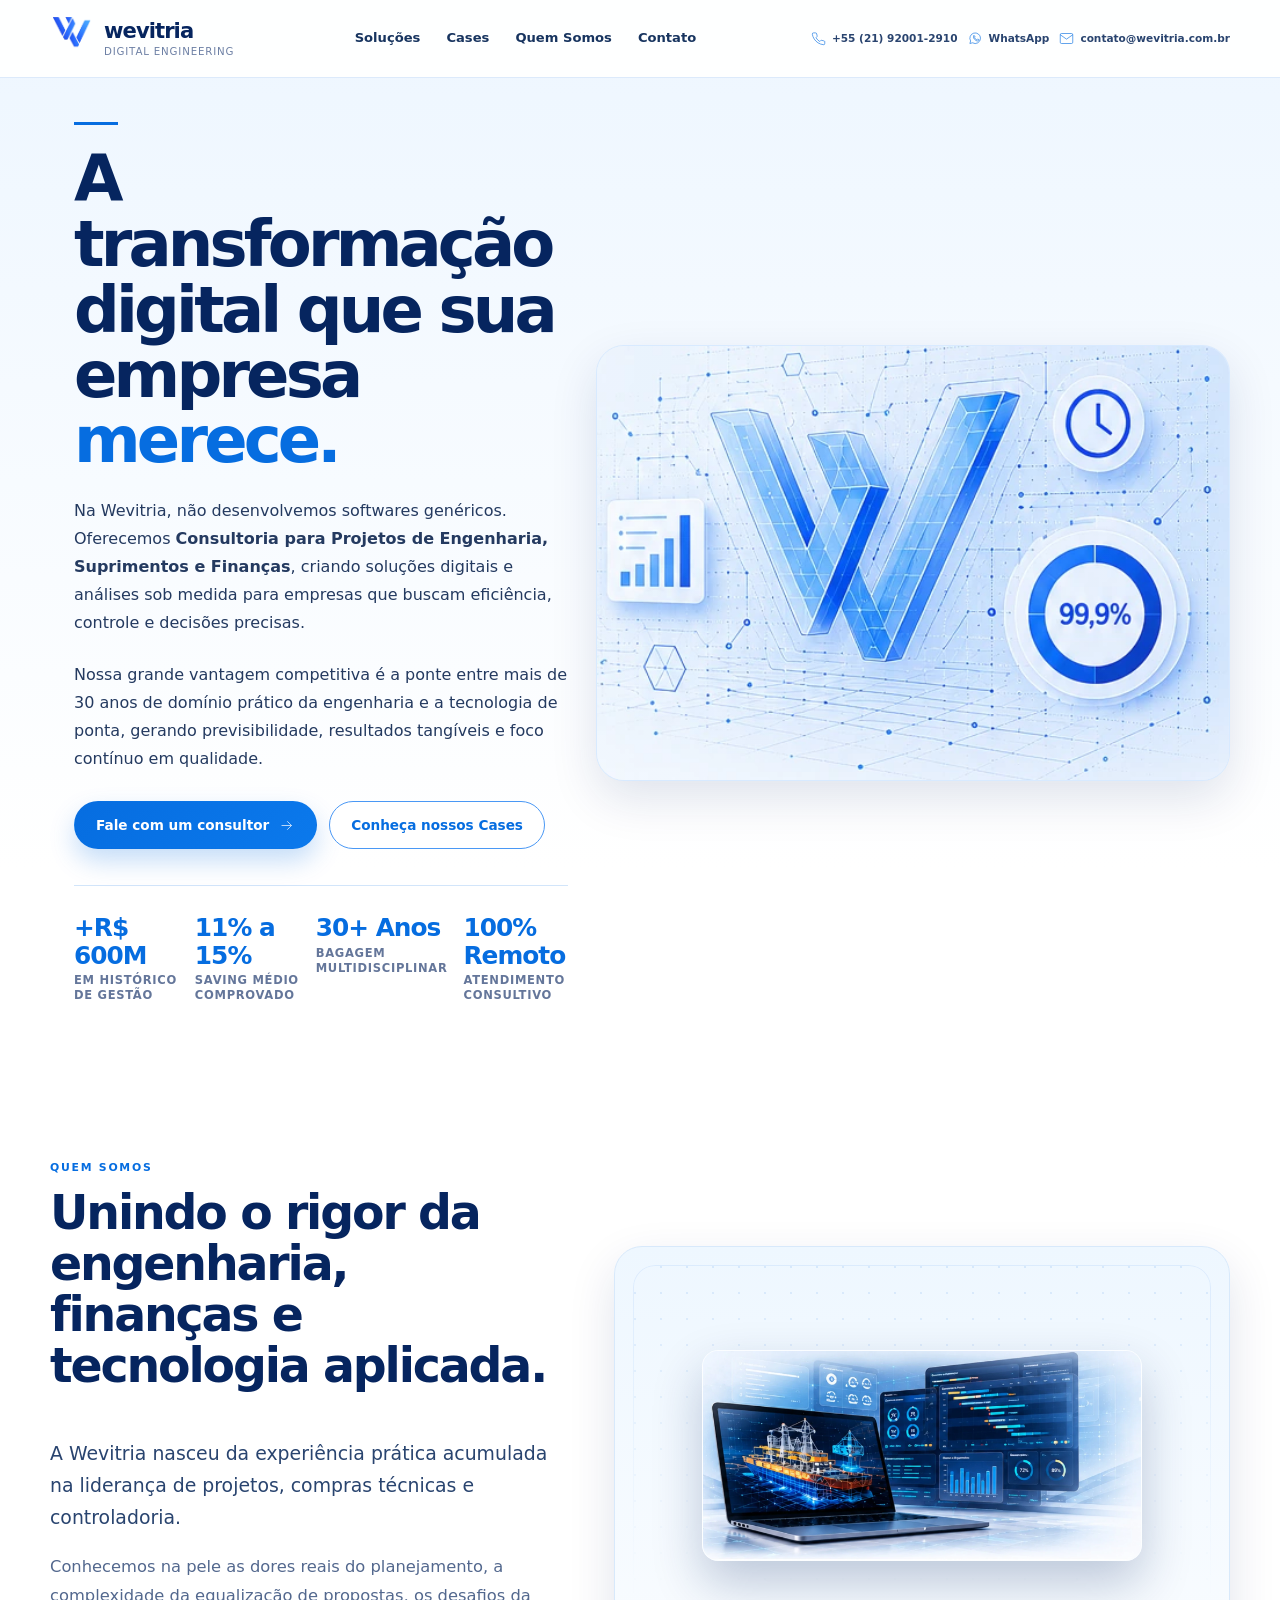
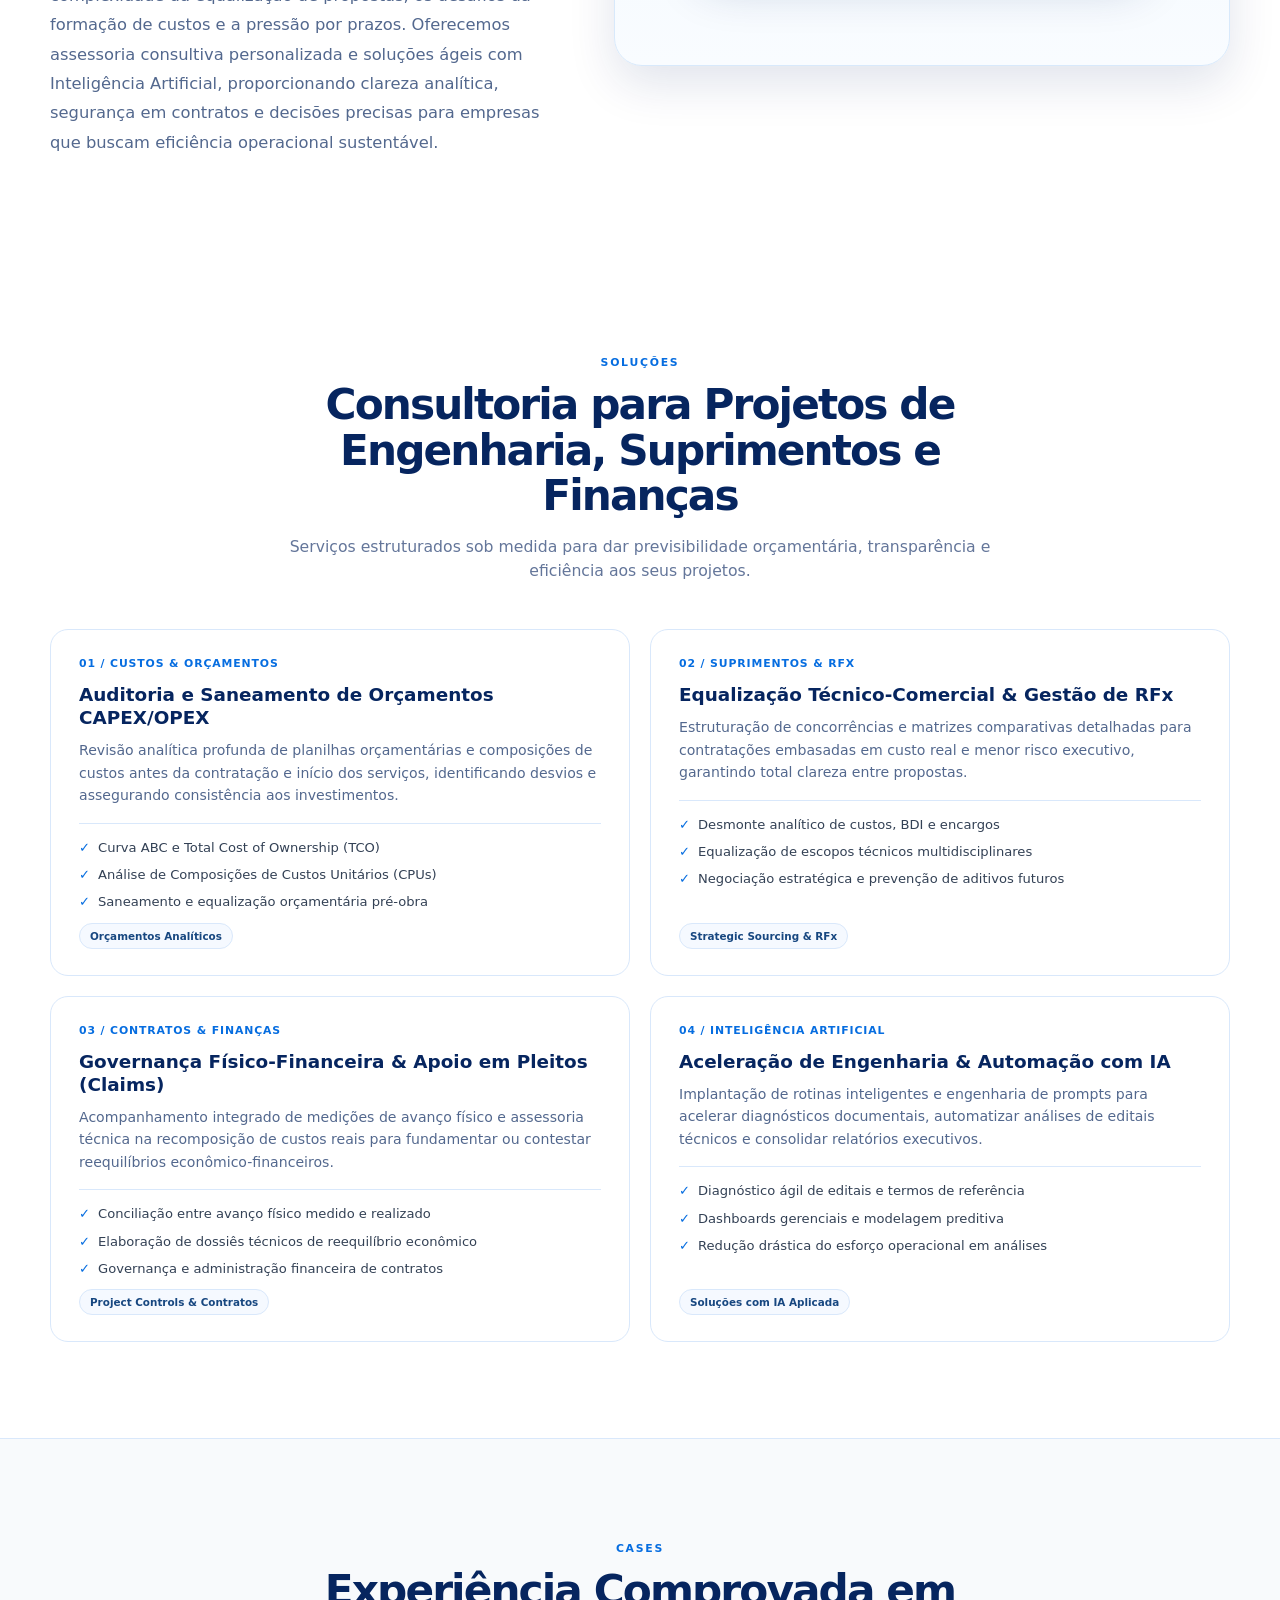
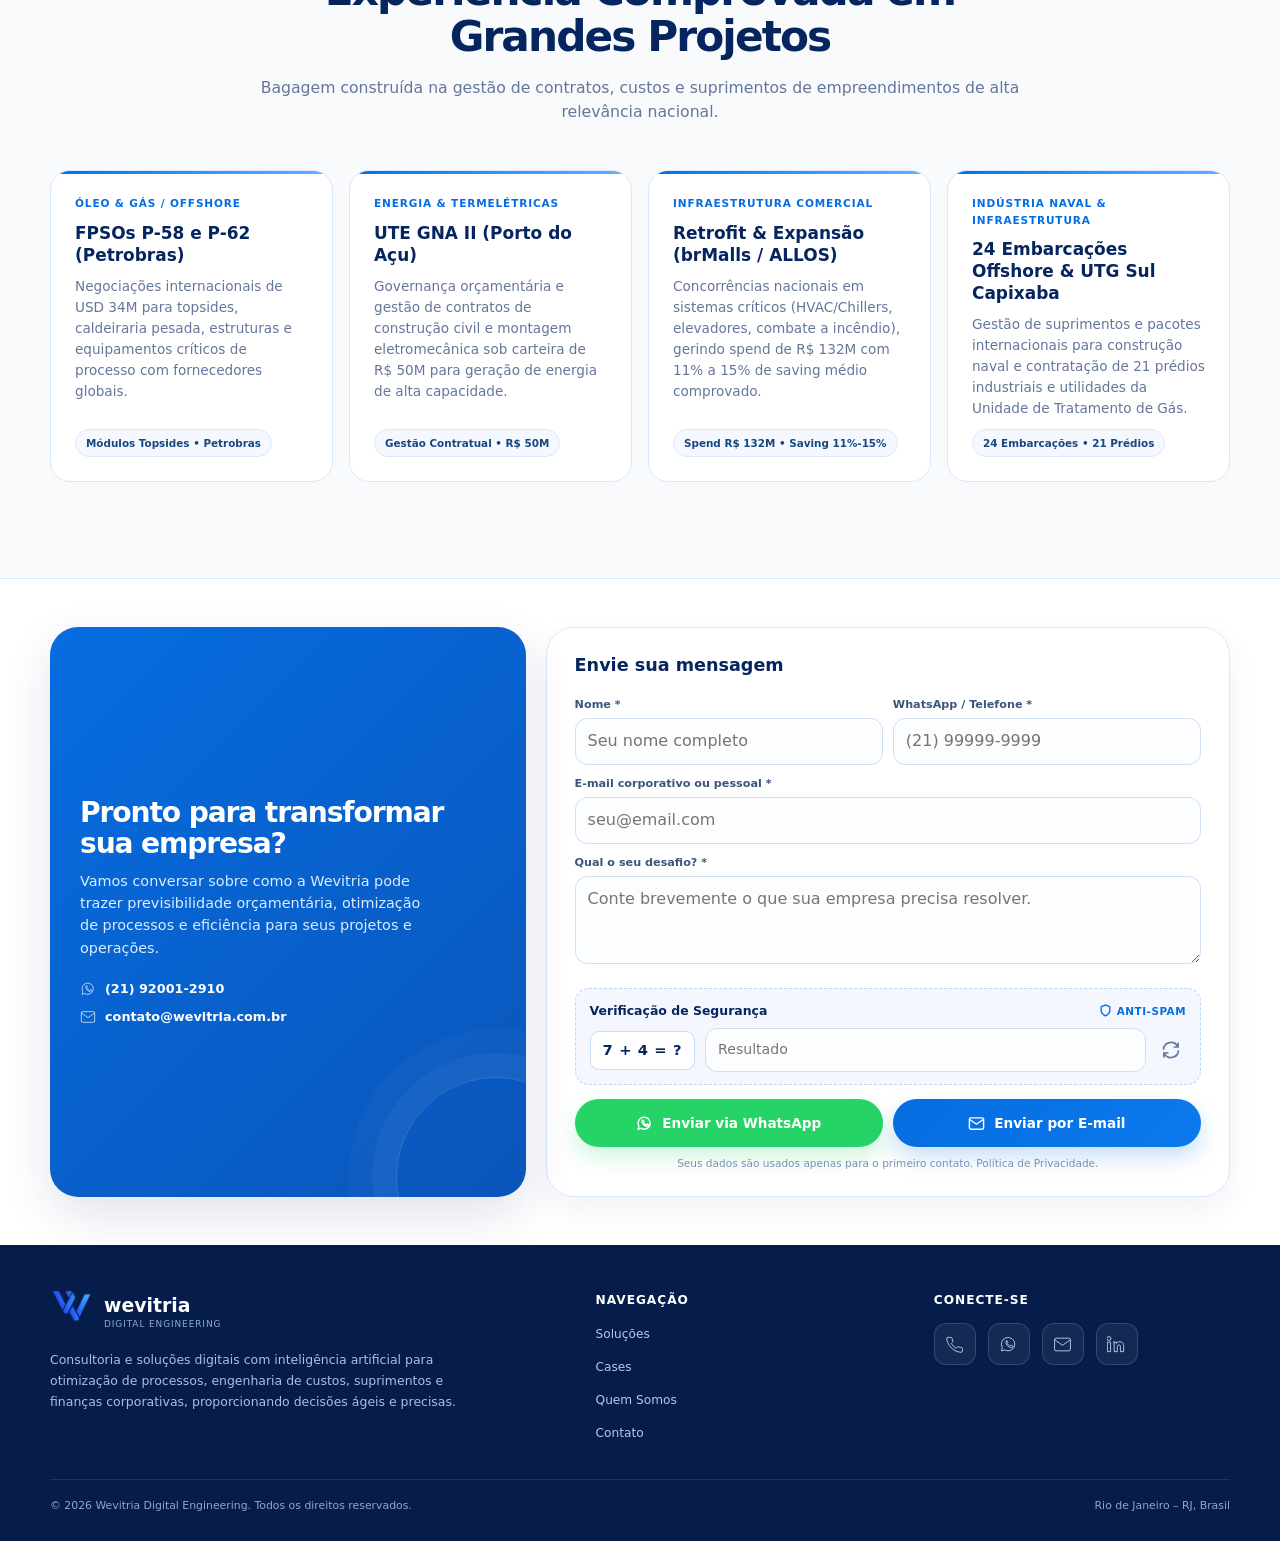
==== commit 072a52bc: "Melhorias de contato: validacao em PT-BR, captcha de seguranca, envio por email e fix LinkedIn" ====
--- a/index.html
+++ b/index.html
@@ -243,6 +243,172 @@
         grid-template-columns: 1fr;
       }
     }
+    /* Estilos do formulário enriquecido (Captcha, Validação em PT-BR, Ações Duplas e Feedback) */
+    .field-error-msg {
+      font-size: 0.72rem;
+      color: #dc2626;
+      font-weight: 600;
+      margin-top: 4px;
+      display: none;
+    }
+    .field.has-error input,
+    .field.has-error textarea {
+      border-color: #ef4444 !important;
+      background-color: #fffbfa !important;
+    }
+    .field.has-error .field-error-msg {
+      display: block;
+    }
+
+    .captcha-box {
+      background: #f4f8fe;
+      border: 1px dashed #b9d7fb;
+      border-radius: 14px;
+      padding: 12px 14px;
+      margin-top: 6px;
+    }
+    .captcha-label {
+      display: flex;
+      align-items: center;
+      justify-content: space-between;
+      gap: 10px;
+      font-size: 0.78rem;
+      font-weight: 700;
+      color: var(--navy);
+      margin-bottom: 8px;
+    }
+    .captcha-badge {
+      display: inline-flex;
+      align-items: center;
+      gap: 5px;
+      font-size: 0.65rem;
+      font-weight: 800;
+      color: var(--blue);
+      text-transform: uppercase;
+      letter-spacing: 0.05em;
+    }
+    .captcha-row {
+      display: flex;
+      align-items: center;
+      gap: 10px;
+    }
+    .captcha-question {
+      background: #fff;
+      border: 1px solid #c8ddf7;
+      padding: 7px 12px;
+      border-radius: 9px;
+      font-weight: 800;
+      font-size: 0.92rem;
+      color: var(--navy);
+      letter-spacing: 0.04em;
+      white-space: nowrap;
+      user-select: none;
+    }
+    .captcha-input {
+      flex: 1;
+      border: 1px solid #cfe0f5;
+      border-radius: 9px;
+      padding: 8px 10px;
+      font-size: 0.88rem;
+      background: #fff;
+      color: var(--ink);
+      outline: none;
+      transition: border-color 0.2s, box-shadow 0.2s;
+    }
+    .captcha-input:focus {
+      border-color: var(--blue);
+      box-shadow: 0 0 0 3px rgba(6, 109, 224, 0.12);
+    }
+    .captcha-refresh-btn {
+      background: none;
+      border: none;
+      color: #64769a;
+      cursor: pointer;
+      padding: 6px;
+      border-radius: 6px;
+      display: flex;
+      align-items: center;
+      transition: color 0.2s, background 0.2s;
+    }
+    .captcha-refresh-btn:hover {
+      color: var(--blue);
+      background: #e6f0fd;
+    }
+
+    .form-actions-dual {
+      display: grid;
+      grid-template-columns: 1fr 1fr;
+      gap: 10px;
+      margin-top: 14px;
+    }
+    .btn-action-wa {
+      background: #25d366;
+      color: #fff;
+      border: none;
+      box-shadow: 0 10px 22px rgba(37, 211, 102, 0.22);
+      font-weight: 800;
+    }
+    .btn-action-wa:hover {
+      background: #20bd5a;
+      transform: translateY(-2px);
+      box-shadow: 0 14px 26px rgba(37, 211, 102, 0.28);
+    }
+    .btn-action-email {
+      background: linear-gradient(135deg, var(--blue), #0b79ec);
+      color: #fff;
+      border: none;
+      box-shadow: 0 10px 22px rgba(6, 109, 224, 0.22);
+      font-weight: 800;
+    }
+    .btn-action-email:hover {
+      transform: translateY(-2px);
+      box-shadow: 0 14px 26px rgba(6, 109, 224, 0.28);
+    }
+
+    /* Modal / Banner de Confirmação */
+    .form-success-banner {
+      display: none;
+      background: #ecfdf5;
+      border: 1px solid #a7f3d0;
+      border-radius: 14px;
+      padding: 16px;
+      margin-top: 14px;
+      animation: fadeIn 0.3s ease;
+    }
+    .form-success-banner.active {
+      display: flex;
+      gap: 12px;
+      align-items: flex-start;
+    }
+    .form-success-icon {
+      width: 24px;
+      height: 24px;
+      color: #059669;
+      flex-shrink: 0;
+      margin-top: 2px;
+    }
+    .form-success-text h4 {
+      font-size: 0.95rem;
+      font-weight: 800;
+      color: #065f46;
+      margin-bottom: 3px;
+    }
+    .form-success-text p {
+      font-size: 0.82rem;
+      color: #047857;
+      line-height: 1.45;
+    }
+
+    @keyframes fadeIn {
+      from { opacity: 0; transform: translateY(-6px); }
+      to { opacity: 1; transform: translateY(0); }
+    }
+
+    @media (max-width: 600px) {
+      .form-actions-dual {
+        grid-template-columns: 1fr;
+      }
+    }
   </style>
 </head>
 <body>
@@ -450,15 +616,73 @@
         </div>
         <div class="form-panel reveal pending visible">
           <h3>Envie sua mensagem</h3>
-          <form id="lead-form">
+          <form id="lead-form" novalidate>
             <div class="form-grid">
-              <div class="field"><label for="nome">Nome</label><input id="nome" name="nome" type="text" placeholder="Seu nome" autocomplete="name" required=""></div>
-              <div class="field"><label for="whatsapp">WhatsApp</label><input id="whatsapp" name="whatsapp" type="tel" placeholder="(21) 99999-9999" autocomplete="tel" required=""></div>
-              <div class="field full"><label for="email">E-mail</label><input id="email" name="email" type="email" placeholder="seu@email.com" autocomplete="email" required=""></div>
-              <div class="field full"><label for="desafio">Qual o seu desafio?</label><textarea id="desafio" name="desafio" placeholder="Conte brevemente o que sua empresa precisa resolver." required=""></textarea></div>
+              <div class="field" id="field-nome">
+                <label for="nome">Nome *</label>
+                <input id="nome" name="nome" type="text" placeholder="Seu nome completo" autocomplete="name" required>
+                <span class="field-error-msg" id="error-nome">Por favor, preencha seu nome.</span>
+              </div>
+              <div class="field" id="field-whatsapp">
+                <label for="whatsapp">WhatsApp / Telefone *</label>
+                <input id="whatsapp" name="whatsapp" type="tel" placeholder="(21) 99999-9999" autocomplete="tel" required>
+                <span class="field-error-msg" id="error-whatsapp">Por favor, informe seu telefone com DDD.</span>
+              </div>
+              <div class="field full" id="field-email">
+                <label for="email">E-mail corporativo ou pessoal *</label>
+                <input id="email" name="email" type="email" placeholder="seu@email.com" autocomplete="email" required>
+                <span class="field-error-msg" id="error-email">Por favor, informe um endereço de e-mail válido.</span>
+              </div>
+              <div class="field full" id="field-desafio">
+                <label for="desafio">Qual o seu desafio? *</label>
+                <textarea id="desafio" name="desafio" placeholder="Conte brevemente o que sua empresa precisa resolver." required></textarea>
+                <span class="field-error-msg" id="error-desafio">Por favor, descreva brevemente sua necessidade.</span>
+              </div>
+
+              <!-- Captcha de Verificação Anti-spam -->
+              <div class="field full" id="field-captcha">
+                <div class="captcha-box">
+                  <div class="captcha-label">
+                    <span>Verificação de Segurança</span>
+                    <span class="captcha-badge">
+                      <svg width="13" height="13" viewBox="0 0 24 24" fill="none" stroke="currentColor" stroke-width="2.5"><path d="M12 22s8-4 8-10V5l-8-3-8 3v7c0 6 8 10 8 10z"/></svg>
+                      Anti-spam
+                    </span>
+                  </div>
+                  <div class="captcha-row">
+                    <span class="captcha-question" id="captcha-question">Quanto é ... ?</span>
+                    <input class="captcha-input" id="captcha-input" name="captcha" type="text" inputmode="numeric" placeholder="Resultado" autocomplete="off" required>
+                    <button type="button" class="captcha-refresh-btn" id="captcha-refresh" title="Gerar novo cálculo" aria-label="Gerar novo cálculo">
+                      <svg width="18" height="18" viewBox="0 0 24 24" fill="none" stroke="currentColor" stroke-width="2.2"><path d="M21.5 2v6h-6M2.5 22v-6h6M2 11.5a10 10 0 0 1 18.8-4.3M22 12.5a10 10 0 0 1-18.8 4.2"/></svg>
+                    </button>
+                  </div>
+                  <span class="field-error-msg" id="error-captcha">Resposta incorreta. Por favor, calcule novamente.</span>
+                </div>
+              </div>
             </div>
-            <button class="btn btn-primary form-submit" type="submit">Enviar via WhatsApp</button>
-            <p class="form-note">Seus dados são usados apenas para o primeiro contato. <a href="https://wevitria.com.br/privacidade.html">Política de Privacidade</a>.</p>
+
+            <!-- Botões de Ação Dupla: WhatsApp ou Enviar por E-mail -->
+            <div class="form-actions-dual">
+              <button class="btn btn-action-wa" id="btn-submit-whatsapp" type="button">
+                <svg width="18" height="18" viewBox="0 0 24 24" fill="none" stroke="currentColor" stroke-width="2"><path d="M20 11.5a8.5 8.5 0 0 1-12.8 7.37L3 20l1.18-4.07A8.5 8.5 0 1 1 20 11.5Z"/><path d="M8.7 7.8c.2-.45.42-.46.78-.46h.5c.18 0 .4.08.5.38l.65 1.55c.1.23.06.42-.08.6l-.45.55c-.12.15-.2.3-.08.52.2.38.7 1.13 1.45 1.82.87.8 1.6 1.05 1.95 1.2.22.1.35.08.48-.08l.7-.83c.14-.17.32-.2.55-.1l1.47.7c.24.12.4.18.46.3.06.12.06.67-.16 1.13-.22.46-1.04.88-1.44.94-.37.06-.85.09-1.38-.08-.32-.1-.73-.24-1.25-.48-2.2-.95-3.64-3.1-3.75-3.25-.1-.14-.9-1.2-.9-2.3 0-1.1.56-1.64.8-1.89Z"/></svg>
+                Enviar via WhatsApp
+              </button>
+              <button class="btn btn-action-email" id="btn-submit-email" type="button">
+                <svg width="18" height="18" viewBox="0 0 24 24" fill="none" stroke="currentColor" stroke-width="2"><path d="M4 4h16a2 2 0 0 1 2 2v12a2 2 0 0 1-2 2H4a2 2 0 0 1-2-2V6a2 2 0 0 1 2-2Z"/><path d="m22 6-10 7L2 6"/></svg>
+                Enviar por E-mail
+              </button>
+            </div>
+
+            <!-- Banner de Confirmação e Sucesso -->
+            <div class="form-success-banner" id="form-success">
+              <svg class="form-success-icon" viewBox="0 0 24 24" fill="none" stroke="currentColor" stroke-width="2.5"><path d="M22 11.08V12a10 10 0 1 1-5.93-9.14"/><polyline points="22 4 12 14.01 9 11.01"/></svg>
+              <div class="form-success-text">
+                <h4 id="success-title">Mensagem enviada com sucesso!</h4>
+                <p id="success-desc">Recebemos sua solicitação. Nosso time de especialistas entrará em contato em breve.</p>
+              </div>
+            </div>
+
+            <p class="form-note">Seus dados são usados apenas para o primeiro contato. <a href="privacidade.html">Política de Privacidade</a>.</p>
             <noscript><p class="form-fallback">O envio automático depende do JavaScript. <a href="https://api.whatsapp.com/send?phone=5521920012910&text=Ol%C3%A1%2C%20gostaria%20de%20mais%20informa%C3%A7%C3%B5es" target="_blank" rel="noopener noreferrer">Abrir WhatsApp</a></p></noscript>
           </form>
         </div>
@@ -492,7 +716,7 @@
             <a href="tel:+5521920012910" aria-label="Telefone" title="Telefone"><svg viewBox="0 0 24 24" fill="none" stroke="currentColor" aria-hidden="true" focusable="false"><path d="M22 16.92v3a2 2 0 0 1-2.18 2 19.8 19.8 0 0 1-8.63-3.07 19.5 19.5 0 0 1-6-6A19.8 19.8 0 0 1 2.12 5.2 2 2 0 0 1 4.11 3h3a2 2 0 0 1 2 1.72c.12.9.33 1.78.62 2.63a2 2 0 0 1-.45 2.11L8 10.73a16 16 0 0 0 6 6l1.27-1.27a2 2 0 0 1 2.11-.45c.85.29 1.73.5 2.63.62A2 2 0 0 1 22 16.92z"></path></svg></a>
             <a href="https://api.whatsapp.com/send?phone=5521920012910&amp;text=Ol%C3%A1%2C%20gostaria%20de%20mais%20informa%C3%A7%C3%B5es" target="_blank" rel="noopener noreferrer" aria-label="WhatsApp" title="WhatsApp"><svg viewBox="0 0 24 24" fill="none" stroke="currentColor" aria-hidden="true" focusable="false"><path d="M20 11.5a8.5 8.5 0 0 1-12.8 7.37L3 20l1.18-4.07A8.5 8.5 0 1 1 20 11.5Z"></path><path d="M8.7 7.8c.2-.45.42-.46.78-.46h.5c.18 0 .4.08.5.38l.65 1.55c.1.23.06.42-.08.6l-.45.55c-.12.15-.2.3-.08.52.2.38.7 1.13 1.45 1.82.87.8 1.6 1.05 1.95 1.2.22.1.35.08.48-.08l.7-.83c.14-.17.32-.2.55-.1l1.47.7c.24.12.4.18.46.3.06.12.06.67-.16 1.13-.22.46-1.04.88-1.44.94-.37.06-.85.09-1.38-.08-.32-.1-.73-.24-1.25-.48-2.2-.95-3.64-3.1-3.75-3.25-.1-.14-.9-1.2-.9-2.3 0-1.1.56-1.64.8-1.89Z"></path></svg></a>
             <a href="mailto:contato@wevitria.com.br" aria-label="E-mail" title="E-mail"><svg viewBox="0 0 24 24" fill="none" stroke="currentColor" aria-hidden="true" focusable="false"><path d="M4 4h16a2 2 0 0 1 2 2v12a2 2 0 0 1-2 2H4a2 2 0 0 1-2-2V6a2 2 0 0 1 2-2Z"></path><path d="m22 6-10 7L2 6"></path></svg></a>
-            <a href="https://www.linkedin.com/company/wevitria/?viewAsMember=true" target="_blank" rel="noopener noreferrer" aria-label="LinkedIn" title="LinkedIn"><svg viewBox="0 0 24 24" fill="none" stroke="currentColor" aria-hidden="true" focusable="false"><path d="M5 4.5A2.5 2.5 0 1 1 0 4.5a2.5 2.5 0 0 1 5 0ZM.5 9h4V21h-4zM8 9h3.8v1.64h.05C12.38 9.7 13.75 8.5 16 8.5c4.2 0 5 2.75 5 6.32V21h-4v-5.48c0-1.31-.03-3-1.82-3-1.82 0-2.1 1.42-2.1 2.9V21H9.08V9Z"></path></svg></a>
+            <a href="https://www.linkedin.com/company/wevitria/" target="_blank" rel="noopener noreferrer" aria-label="LinkedIn" title="LinkedIn"><svg viewBox="0 0 24 24" fill="none" stroke="currentColor" aria-hidden="true" focusable="false"><path d="M5 4.5A2.5 2.5 0 1 1 0 4.5a2.5 2.5 0 0 1 5 0ZM.5 9h4V21h-4zM8 9h3.8v1.64h.05C12.38 9.7 13.75 8.5 16 8.5c4.2 0 5 2.75 5 6.32V21h-4v-5.48c0-1.31-.03-3-1.82-3-1.82 0-2.1 1.42-2.1 2.9V21H9.08V9Z"></path></svg></a>
           </div>
         </div>
       </div>
